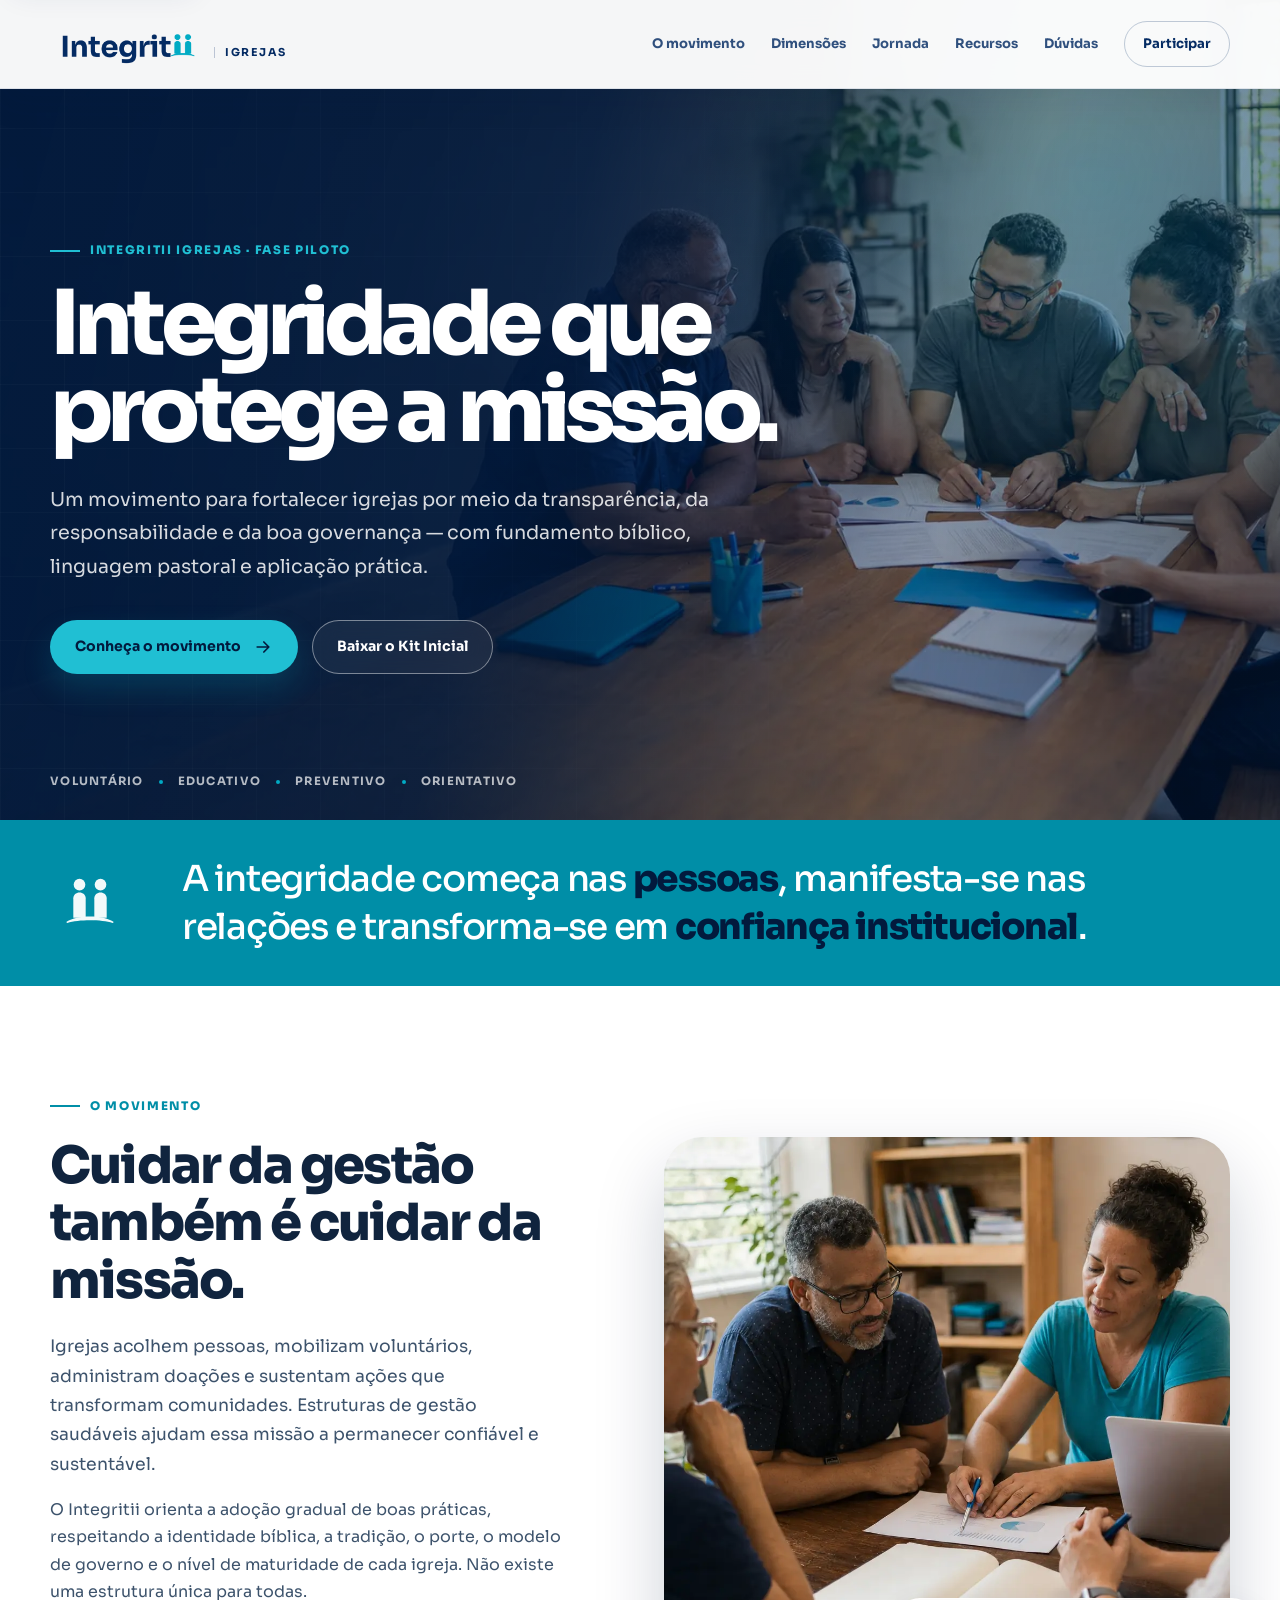
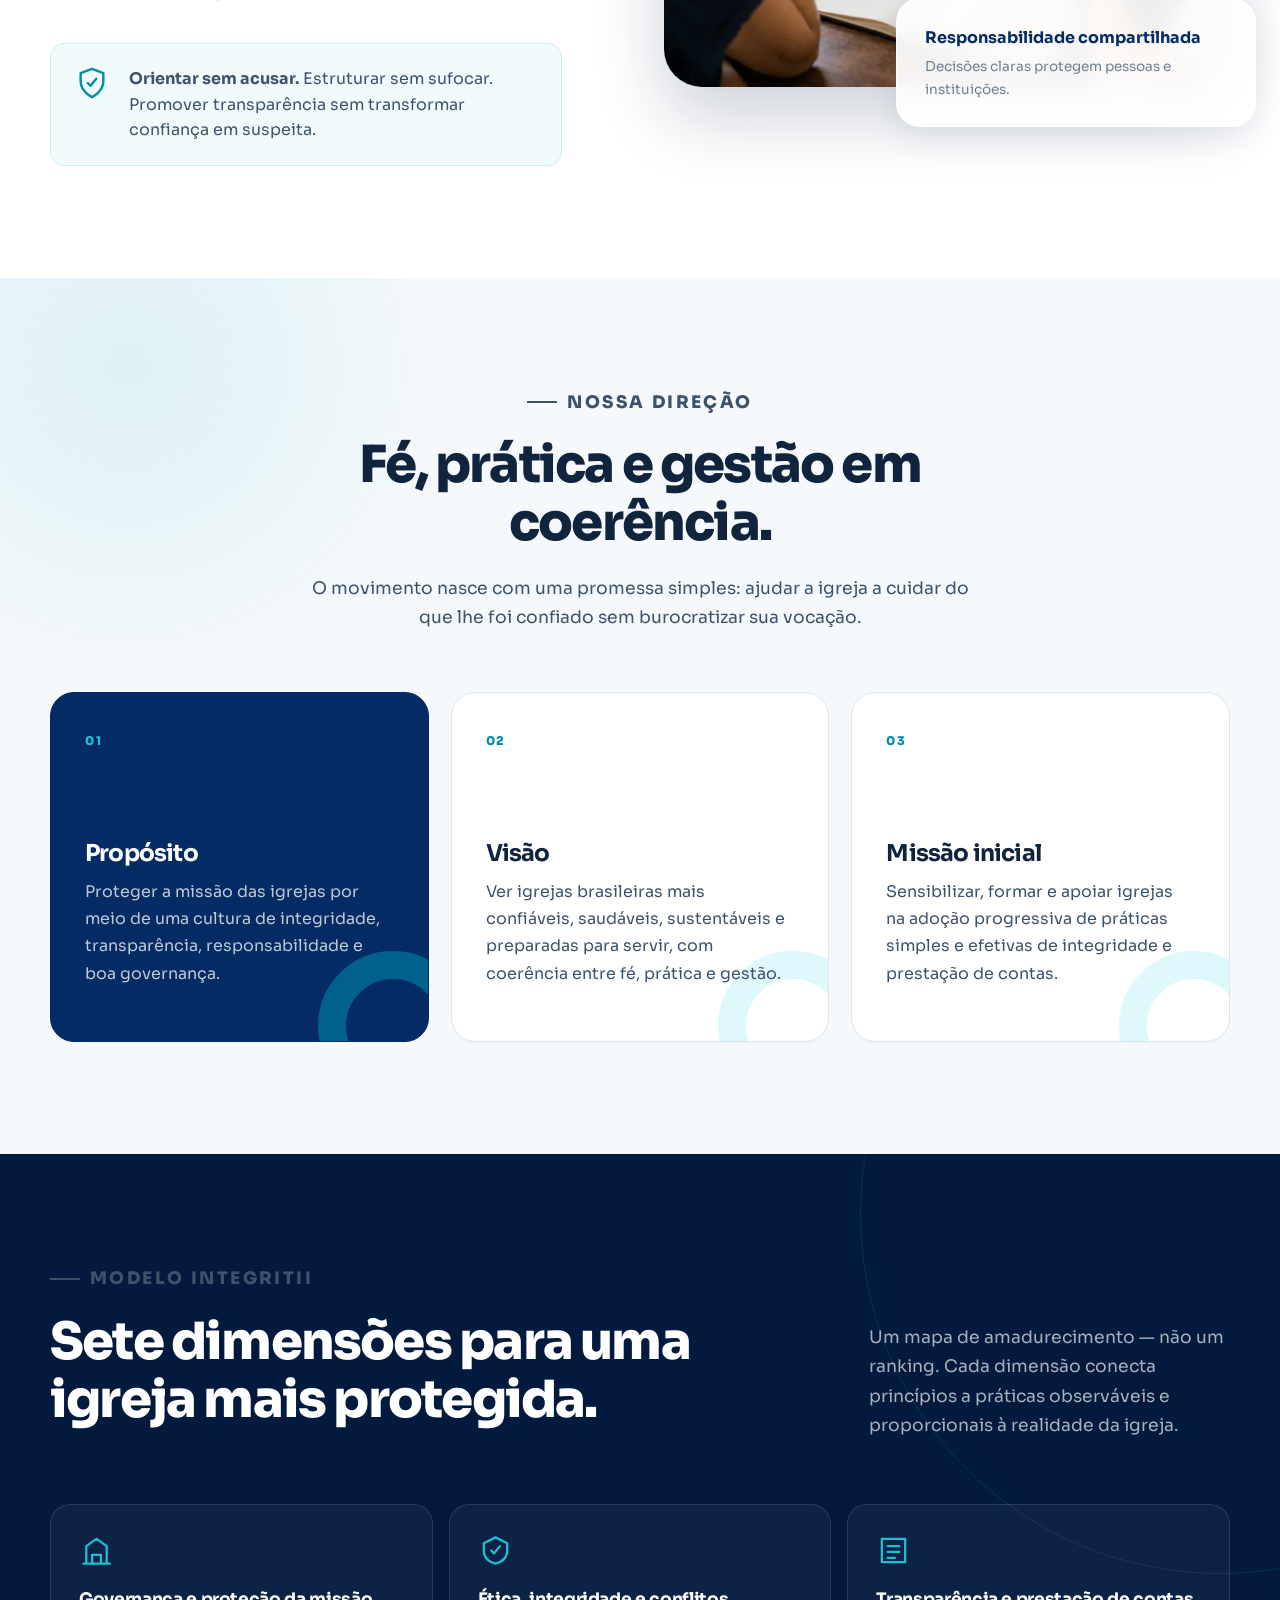
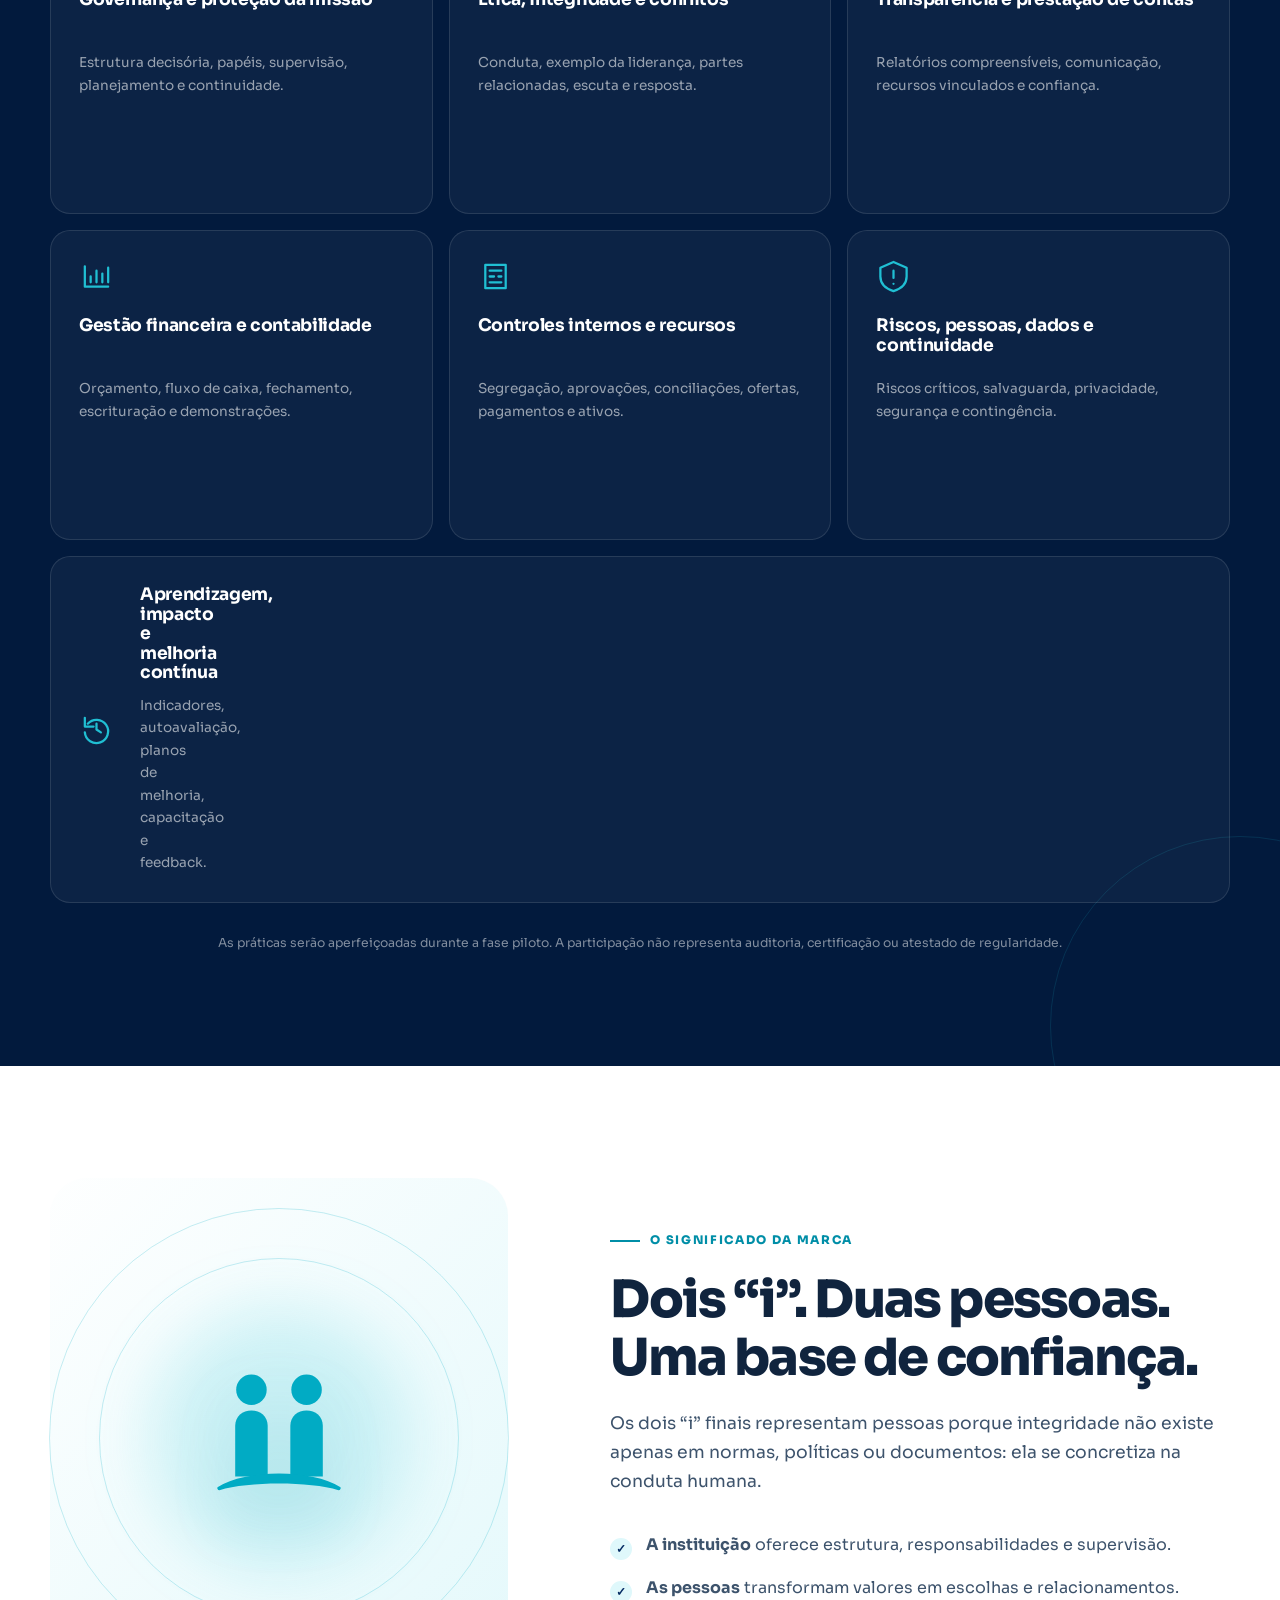
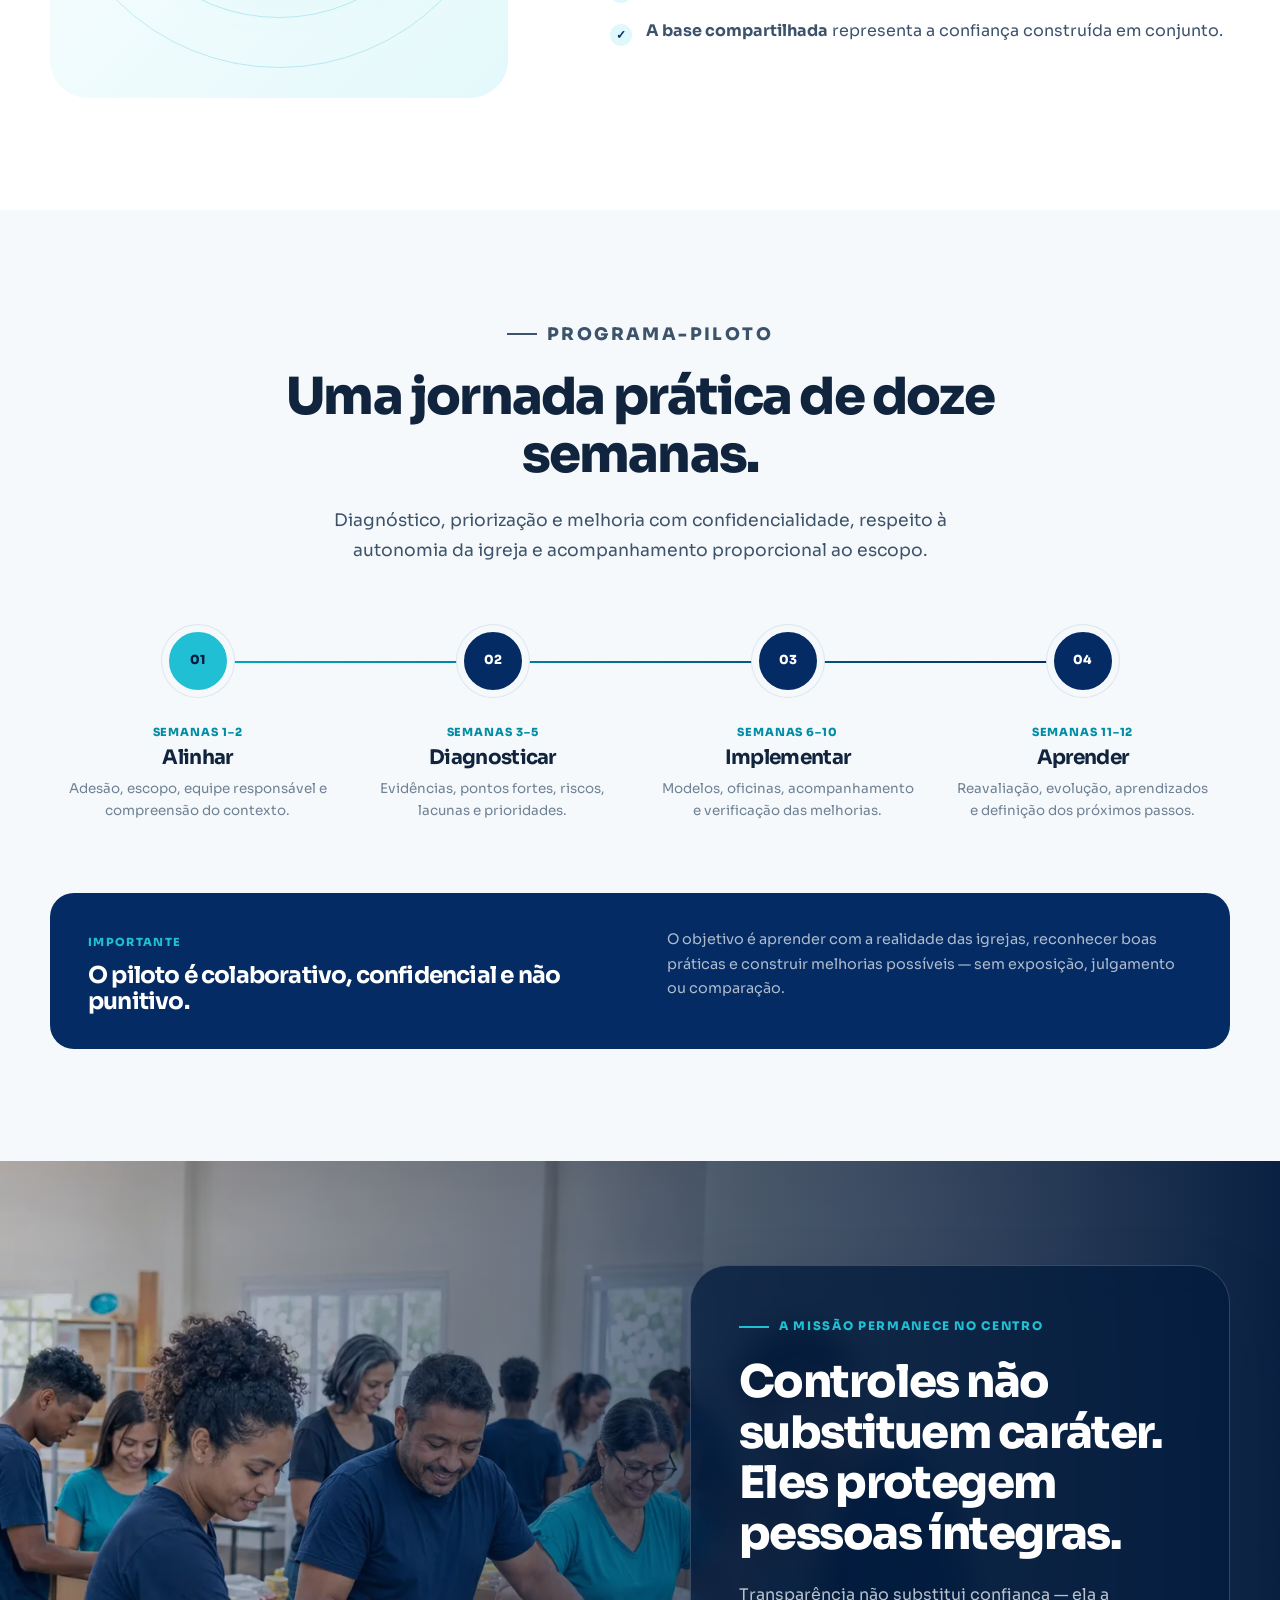
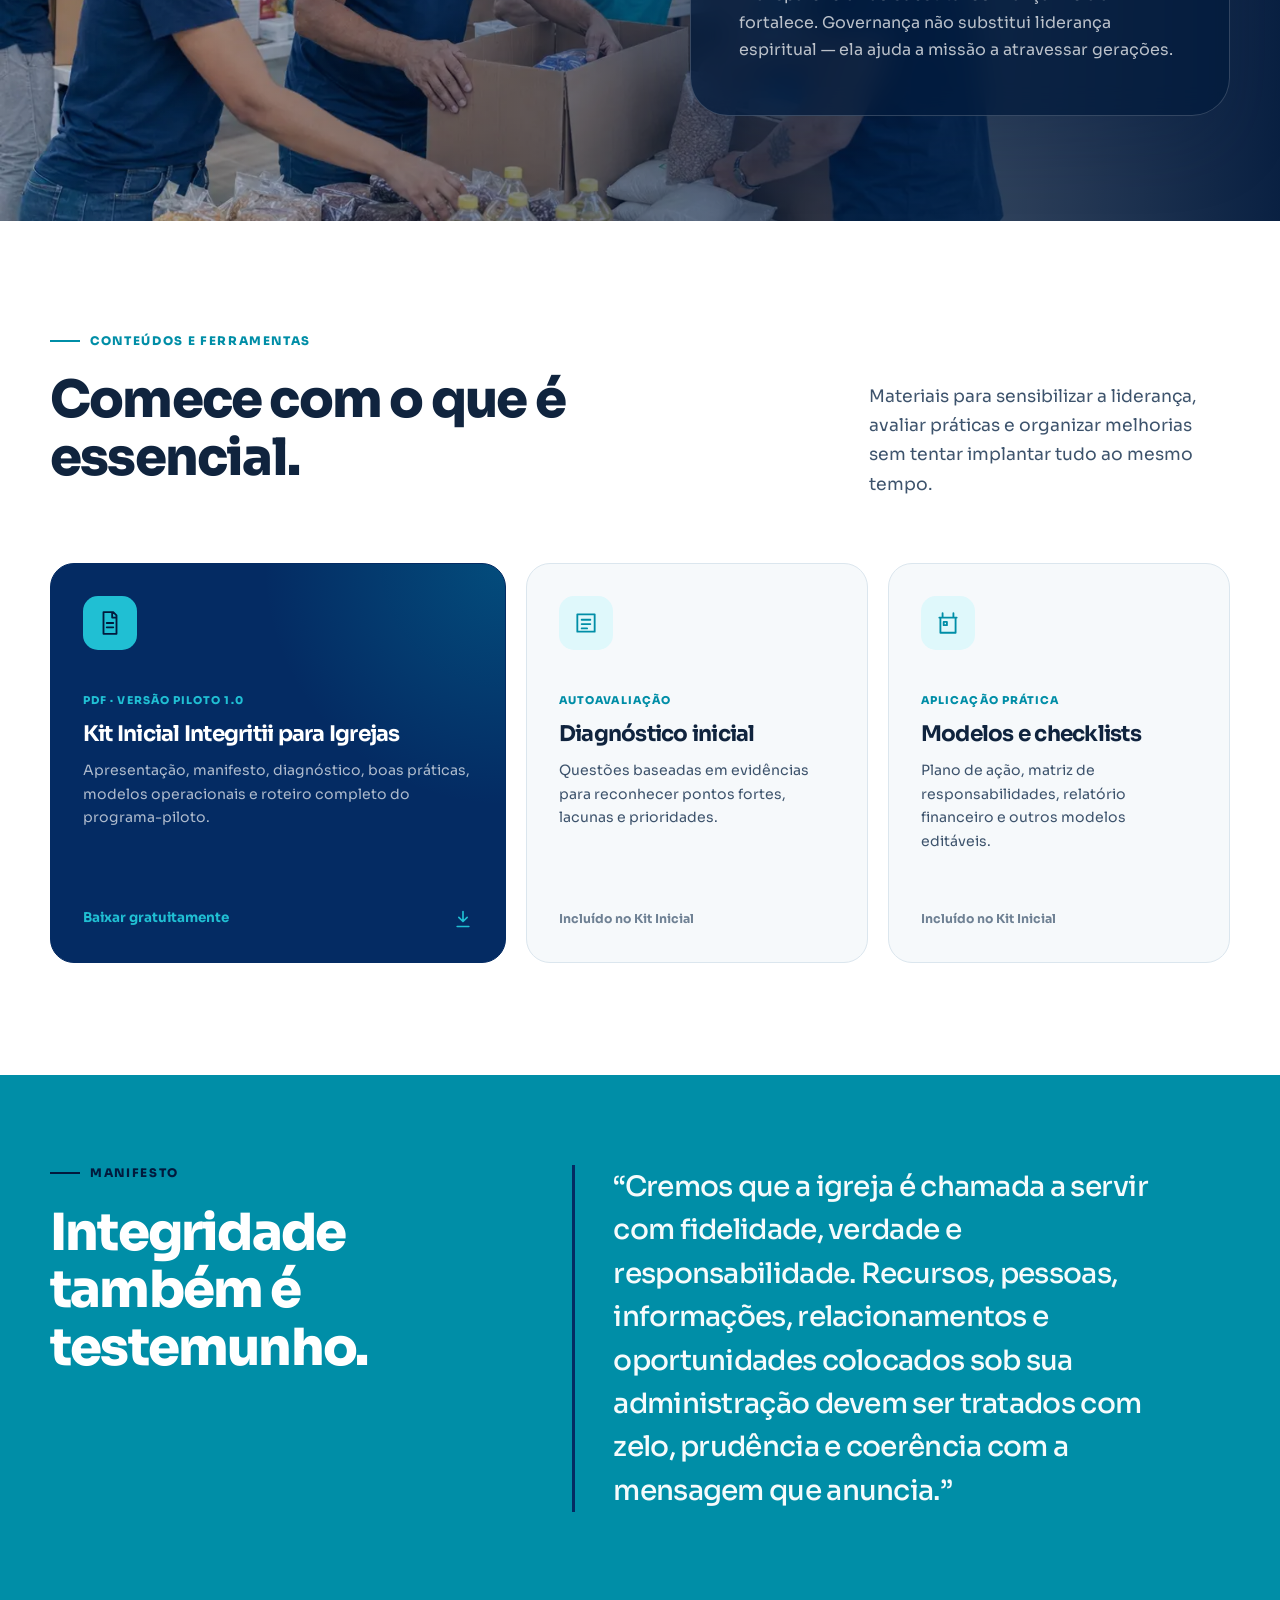
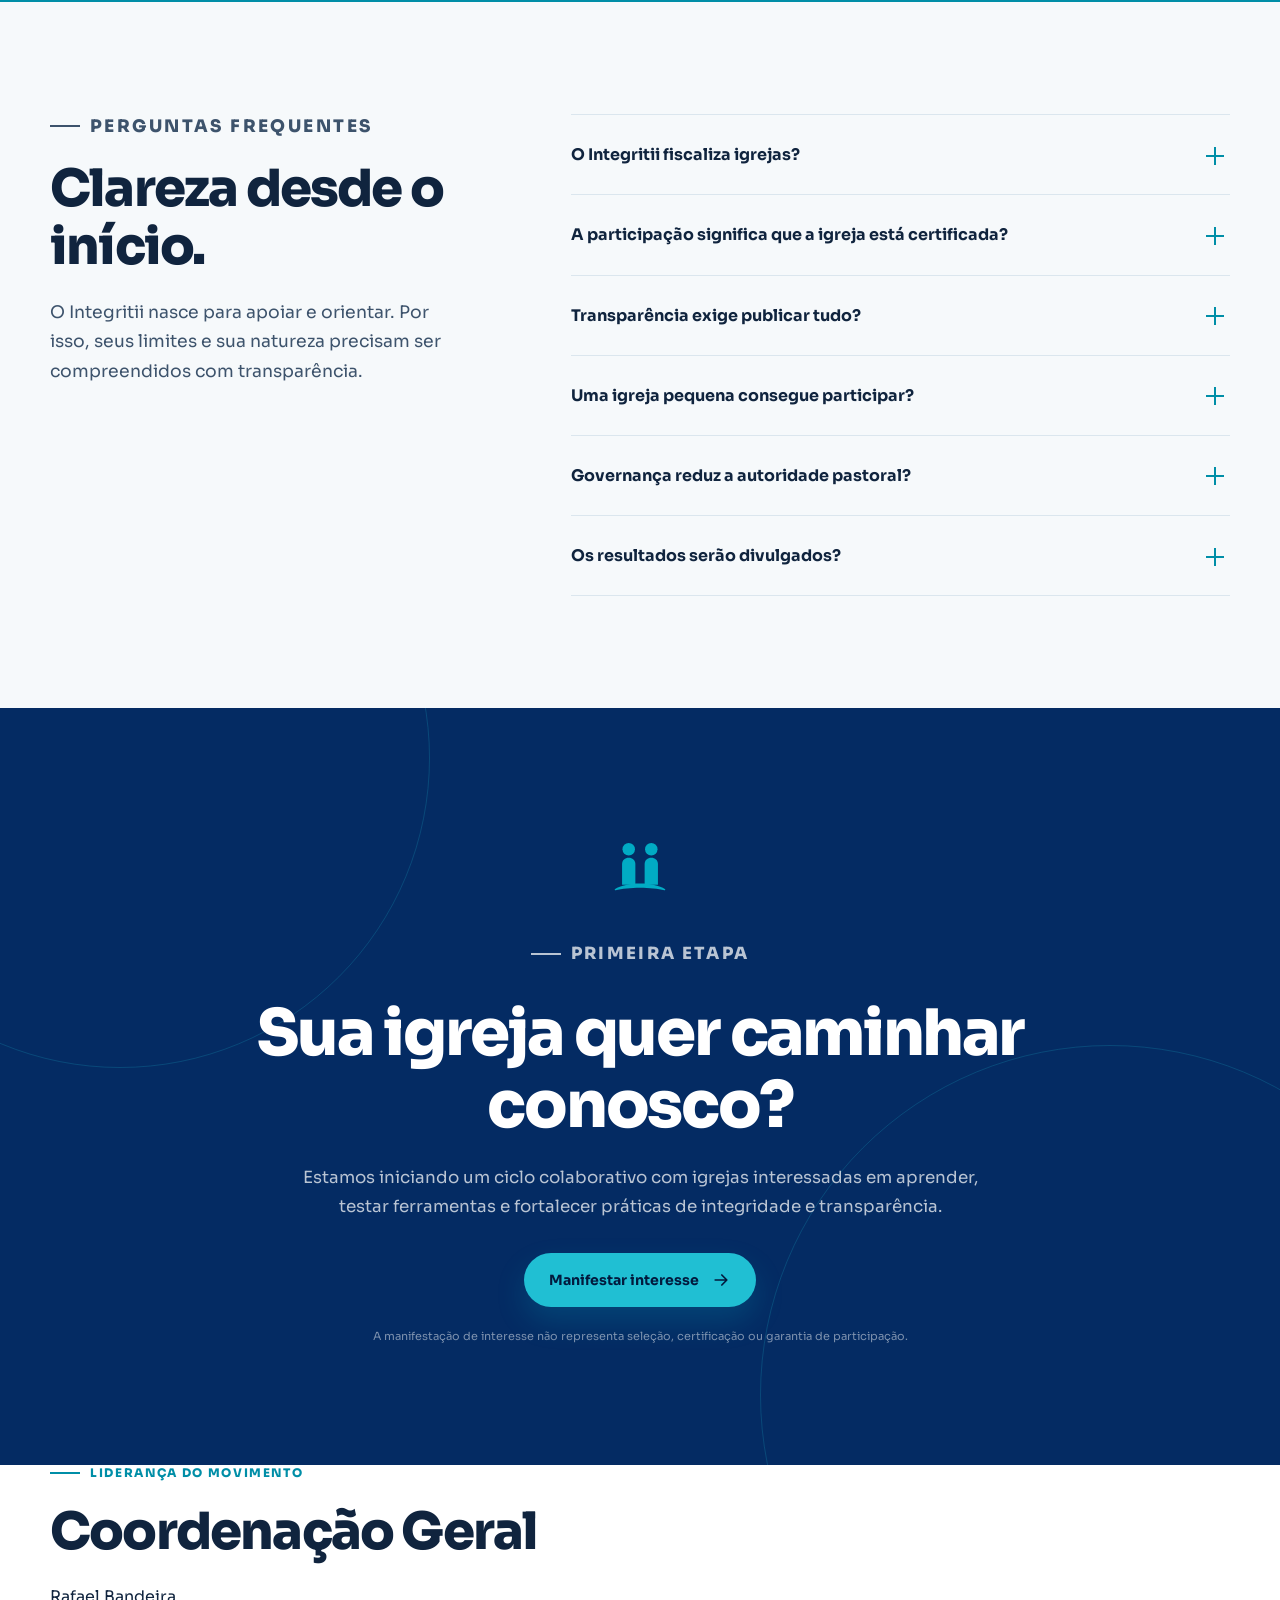
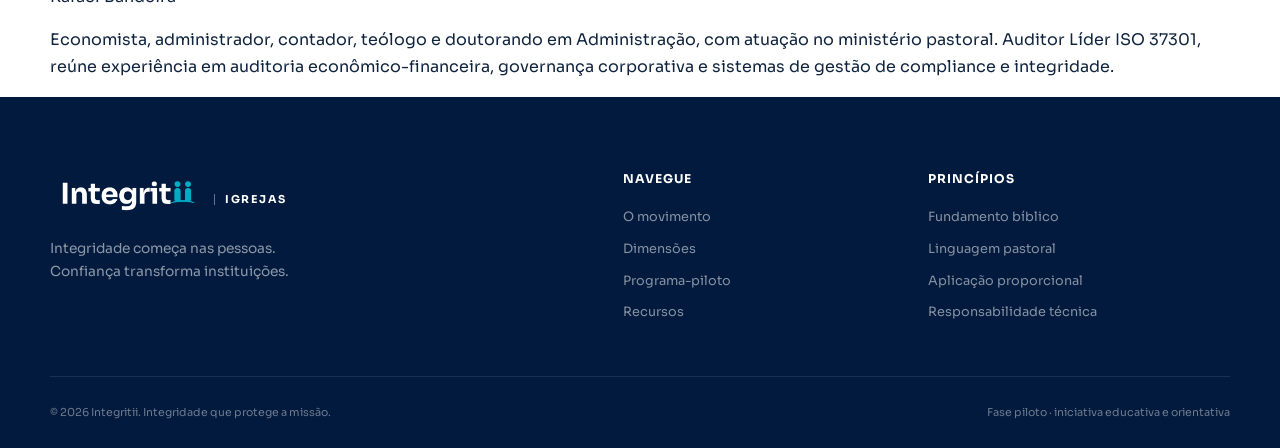
==== index.html @ d8181768 "Adiciona coordenação geral do movimento" ====
<!doctype html>
<html lang="pt-BR">
  <head>
    <meta charset="utf-8" />
    <meta name="viewport" content="width=device-width, initial-scale=1" />
    <meta
      name="description"
      content="Integritii Igrejas: integridade, transparência, responsabilidade e boa governança para proteger a missão das igrejas."
    />
    <meta name="theme-color" content="#042b63" />
    <title>Integritii Igrejas | Integridade que protege a missão</title>
    <link rel="icon" type="image/png" href="assets/images/favicon.png" />
    <link rel="stylesheet" href="styles.css" />
  </head>

  <body>
    <a class="skip-link" href="#conteudo">Ir para o conteúdo</a>

    <header class="site-header">
      <div class="container header-inner">
        <a
          class="brand"
          href="#inicio"
          aria-label="Integritii Igrejas — início"
        >
          <img
            src="assets/images/logo-integritii-azul.png"
            alt="Integritii"
            width="520"
            height="150"
          />
          <span>Igrejas</span>
        </a>

        <input class="menu-toggle" id="menu-toggle" type="checkbox" />
        <label
          class="menu-button"
          for="menu-toggle"
          aria-label="Abrir ou fechar menu"
        >
          <span></span><span></span><span></span>
        </label>

        <nav class="main-nav" aria-label="Navegação principal">
          <a href="#movimento">O movimento</a>
          <a href="#dimensoes">Dimensões</a>
          <a href="#jornada">Jornada</a>
          <a href="#recursos">Recursos</a>
          <a href="#faq">Dúvidas</a>
          <a class="nav-cta" href="#participar">Participar</a>
        </nav>
      </div>
    </header>

    <main id="conteudo">
      <section class="hero" id="inicio" aria-labelledby="hero-title">
        <div class="hero-overlay"></div>
        <div class="container hero-content">
          <p class="eyebrow eyebrow-light">
            <span></span> Integritii Igrejas · fase piloto
          </p>
          <h1 id="hero-title">Integridade que<br />protege a missão.</h1>
          <p class="hero-lead">
            Um movimento para fortalecer igrejas por meio da transparência, da
            responsabilidade e da boa governança — com fundamento bíblico,
            linguagem pastoral e aplicação prática.
          </p>
          <div class="hero-actions">
            <a class="button button-primary" href="#movimento">
              Conheça o movimento
              <svg viewBox="0 0 24 24" aria-hidden="true">
                <path d="M5 12h14M13 6l6 6-6 6" />
              </svg>
            </a>
            <a
              class="button button-ghost"
              href="assets/downloads/Kit_Inicial_Integritii_para_Igrejas.pdf"
              download
            >
              Baixar o Kit Inicial
            </a>
          </div>
        </div>

        <ul class="container hero-principles">
          <li>Voluntário</li>
          <li>Educativo</li>
          <li>Preventivo</li>
          <li>Orientativo</li>
        </ul>
      </section>

      <section class="statement" aria-label="Declaração central">
        <div class="container statement-grid">
          <img
            src="assets/images/simbolo-integritii.svg"
            alt=""
            aria-hidden="true"
          />
          <p>
            A integridade começa nas <strong>pessoas</strong>, manifesta-se nas
            relações e transforma-se em
            <strong>confiança institucional</strong>.
          </p>
        </div>
      </section>

      <section
        class="section section-light"
        id="movimento"
        aria-labelledby="movimento-title"
      >
        <div class="container split-layout">
          <div class="section-copy">
            <p class="eyebrow"><span></span> O movimento</p>
            <h2 id="movimento-title">
              Cuidar da gestão também é cuidar da missão.
            </h2>
            <p class="lead">
              Igrejas acolhem pessoas, mobilizam voluntários, administram
              doações e sustentam ações que transformam comunidades. Estruturas
              de gestão saudáveis ajudam essa missão a permanecer confiável e
              sustentável.
            </p>
            <p>
              O Integritii orienta a adoção gradual de boas práticas,
              respeitando a identidade bíblica, a tradição, o porte, o modelo de
              governo e o nível de maturidade de cada igreja. Não existe uma
              estrutura única para todas.
            </p>

            <div class="inline-note">
              <svg viewBox="0 0 24 24" aria-hidden="true">
                <path d="M12 22s8-4 8-11V5l-8-3-8 3v6c0 7 8 11 8 11Z" />
                <path d="m9 12 2 2 4-5" />
              </svg>
              <p>
                <strong>Orientar sem acusar.</strong> Estruturar sem sufocar.
                Promover transparência sem transformar confiança em suspeita.
              </p>
            </div>
          </div>

          <div class="image-card image-card-leadership">
            <img
              src="assets/images/lideranca-compartilhada.webp"
              alt="Lideranças colaborando em torno de uma mesa"
              loading="lazy"
            />
            <div class="image-card-caption">
              <strong>Responsabilidade compartilhada</strong>
              <span>Decisões claras protegem pessoas e instituições.</span>
            </div>
          </div>
        </div>
      </section>

      <section
        class="section purpose-section"
        aria-labelledby="proposito-title"
      >
        <div class="container">
          <div class="section-heading section-heading-center">
            <p class="eyebrow"><span></span> Nossa direção</p>
            <h2 id="proposito-title">Fé, prática e gestão em coerência.</h2>
            <p>
              O movimento nasce com uma promessa simples: ajudar a igreja a
              cuidar do que lhe foi confiado sem burocratizar sua vocação.
            </p>
          </div>

          <div class="purpose-grid">
            <article class="purpose-card purpose-card-featured">
              <span class="card-number">01</span>
              <h3>Propósito</h3>
              <p>
                Proteger a missão das igrejas por meio de uma cultura de
                integridade, transparência, responsabilidade e boa governança.
              </p>
            </article>
            <article class="purpose-card">
              <span class="card-number">02</span>
              <h3>Visão</h3>
              <p>
                Ver igrejas brasileiras mais confiáveis, saudáveis, sustentáveis
                e preparadas para servir, com coerência entre fé, prática e
                gestão.
              </p>
            </article>
            <article class="purpose-card">
              <span class="card-number">03</span>
              <h3>Missão inicial</h3>
              <p>
                Sensibilizar, formar e apoiar igrejas na adoção progressiva de
                práticas simples e efetivas de integridade e prestação de
                contas.
              </p>
            </article>
          </div>
        </div>
      </section>

      <section
        class="section dimensions-section"
        id="dimensoes"
        aria-labelledby="dimensoes-title"
      >
        <div class="container">
          <div class="section-heading heading-on-dark">
            <p class="eyebrow eyebrow-light"><span></span> Modelo Integritii</p>
            <div class="heading-row">
              <h2 id="dimensoes-title">
                Sete dimensões para uma igreja mais protegida.
              </h2>
              <p>
                Um mapa de amadurecimento — não um ranking. Cada dimensão
                conecta princípios a práticas observáveis e proporcionais à
                realidade da igreja.
              </p>
            </div>
          </div>

          <div class="dimensions-grid">
            <article class="dimension-card">
              <svg viewBox="0 0 24 24" aria-hidden="true">
                <path d="M3 21h18M5 21V9l7-5 7 5v12M9 21v-6h6v6" />
              </svg>
              <h3>Governança e proteção da missão</h3>
              <p>
                Estrutura decisória, papéis, supervisão, planejamento e
                continuidade.
              </p>
            </article>

            <article class="dimension-card">
              <svg viewBox="0 0 24 24" aria-hidden="true">
                <path d="M12 3 4 7v5c0 5 3.4 7.8 8 9 4.6-1.2 8-4 8-9V7l-8-4Z" />
                <path d="m9 12 2 2 4-5" />
              </svg>
              <h3>Ética, integridade e conflitos</h3>
              <p>
                Conduta, exemplo da liderança, partes relacionadas, escuta e
                resposta.
              </p>
            </article>

            <article class="dimension-card">
              <svg viewBox="0 0 24 24" aria-hidden="true">
                <path d="M4 4h16v16H4zM8 9h8M8 13h8M8 17h5" />
              </svg>
              <h3>Transparência e prestação de contas</h3>
              <p>
                Relatórios compreensíveis, comunicação, recursos vinculados e
                confiança.
              </p>
            </article>

            <article class="dimension-card">
              <svg viewBox="0 0 24 24" aria-hidden="true">
                <path d="M4 19V5M4 19h16M8 16v-4M12 16V8M16 16v-6M20 16V6" />
              </svg>
              <h3>Gestão financeira e contabilidade</h3>
              <p>
                Orçamento, fluxo de caixa, fechamento, escrituração e
                demonstrações.
              </p>
            </article>

            <article class="dimension-card">
              <svg viewBox="0 0 24 24" aria-hidden="true">
                <path d="M5 4h14v16H5zM8 8h8M8 12h3M14 12h2M8 16h8" />
              </svg>
              <h3>Controles internos e recursos</h3>
              <p>
                Segregação, aprovações, conciliações, ofertas, pagamentos e
                ativos.
              </p>
            </article>

            <article class="dimension-card">
              <svg viewBox="0 0 24 24" aria-hidden="true">
                <path
                  d="M12 2 3 6v6c0 5 3.6 8.3 9 10 5.4-1.7 9-5 9-10V6l-9-4Z"
                />
                <path d="M12 8v5M12 17h.01" />
              </svg>
              <h3>Riscos, pessoas, dados e continuidade</h3>
              <p>
                Riscos críticos, salvaguarda, privacidade, segurança e
                contingência.
              </p>
            </article>

            <article class="dimension-card dimension-card-wide">
              <svg viewBox="0 0 24 24" aria-hidden="true">
                <path d="M4 14a8 8 0 1 0 2-6M4 4v6h6" />
                <path d="M12 8v4l3 2" />
              </svg>
              <div>
                <h3>Aprendizagem, impacto e melhoria contínua</h3>
                <p>
                  Indicadores, autoavaliação, planos de melhoria, capacitação e
                  feedback.
                </p>
              </div>
            </article>
          </div>

          <p class="dimensions-note">
            As práticas serão aperfeiçoadas durante a fase piloto. A
            participação não representa auditoria, certificação ou atestado de
            regularidade.
          </p>
        </div>
      </section>

      <section class="section people-section" aria-labelledby="pessoas-title">
        <div class="container people-grid">
          <div class="people-symbol" aria-hidden="true">
            <div class="symbol-glow"></div>
            <img src="assets/images/simbolo-integritii.svg" alt="" />
          </div>
          <div class="section-copy">
            <p class="eyebrow"><span></span> O significado da marca</p>
            <h2 id="pessoas-title">
              Dois “i”. Duas pessoas. Uma base de confiança.
            </h2>
            <p class="lead">
              Os dois “i” finais representam pessoas porque integridade não
              existe apenas em normas, políticas ou documentos: ela se
              concretiza na conduta humana.
            </p>
            <ul class="check-list">
              <li>
                <strong>A instituição</strong> oferece estrutura,
                responsabilidades e supervisão.
              </li>
              <li>
                <strong>As pessoas</strong> transformam valores em escolhas e
                relacionamentos.
              </li>
              <li>
                <strong>A base compartilhada</strong> representa a confiança
                construída em conjunto.
              </li>
            </ul>
          </div>
        </div>
      </section>

      <section
        class="section journey-section"
        id="jornada"
        aria-labelledby="jornada-title"
      >
        <div class="container">
          <div class="section-heading section-heading-center">
            <p class="eyebrow"><span></span> Programa-piloto</p>
            <h2 id="jornada-title">Uma jornada prática de doze semanas.</h2>
            <p>
              Diagnóstico, priorização e melhoria com confidencialidade,
              respeito à autonomia da igreja e acompanhamento proporcional ao
              escopo.
            </p>
          </div>

          <ol class="journey-timeline">
            <li>
              <span class="journey-number">01</span>
              <div class="journey-content">
                <small>Semanas 1–2</small>
                <h3>Alinhar</h3>
                <p>
                  Adesão, escopo, equipe responsável e compreensão do contexto.
                </p>
              </div>
            </li>
            <li>
              <span class="journey-number">02</span>
              <div class="journey-content">
                <small>Semanas 3–5</small>
                <h3>Diagnosticar</h3>
                <p>Evidências, pontos fortes, riscos, lacunas e prioridades.</p>
              </div>
            </li>
            <li>
              <span class="journey-number">03</span>
              <div class="journey-content">
                <small>Semanas 6–10</small>
                <h3>Implementar</h3>
                <p>
                  Modelos, oficinas, acompanhamento e verificação das melhorias.
                </p>
              </div>
            </li>
            <li>
              <span class="journey-number">04</span>
              <div class="journey-content">
                <small>Semanas 11–12</small>
                <h3>Aprender</h3>
                <p>
                  Reavaliação, evolução, aprendizados e definição dos próximos
                  passos.
                </p>
              </div>
            </li>
          </ol>

          <div class="pilot-callout">
            <div>
              <span class="pilot-label">Importante</span>
              <h3>O piloto é colaborativo, confidencial e não punitivo.</h3>
            </div>
            <p>
              O objetivo é aprender com a realidade das igrejas, reconhecer boas
              práticas e construir melhorias possíveis — sem exposição,
              julgamento ou comparação.
            </p>
          </div>
        </div>
      </section>

      <section class="mission-section" aria-labelledby="missao-title">
        <div
          class="mission-image"
          role="img"
          aria-label="Comunidade trabalhando em ação social"
        ></div>
        <div class="container mission-content">
          <div class="mission-panel">
            <p class="eyebrow eyebrow-light">
              <span></span> A missão permanece no centro
            </p>
            <h2 id="missao-title">
              Controles não substituem caráter. Eles protegem pessoas íntegras.
            </h2>
            <p>
              Transparência não substitui confiança — ela a fortalece.
              Governança não substitui liderança espiritual — ela ajuda a missão
              a atravessar gerações.
            </p>
          </div>
        </div>
      </section>

      <section
        class="section resources-section"
        id="recursos"
        aria-labelledby="recursos-title"
      >
        <div class="container">
          <div class="section-heading heading-row">
            <div>
              <p class="eyebrow"><span></span> Conteúdos e ferramentas</p>
              <h2 id="recursos-title">Comece com o que é essencial.</h2>
            </div>
            <p>
              Materiais para sensibilizar a liderança, avaliar práticas e
              organizar melhorias sem tentar implantar tudo ao mesmo tempo.
            </p>
          </div>

          <div class="resources-grid">
            <article class="resource-card resource-card-featured">
              <div class="resource-icon">
                <svg viewBox="0 0 24 24" aria-hidden="true">
                  <path d="M6 2h9l3 3v17H6zM14 2v5h4M9 12h6M9 16h6" />
                </svg>
              </div>
              <span class="resource-type">PDF · versão piloto 1.0</span>
              <h3>Kit Inicial Integritii para Igrejas</h3>
              <p>
                Apresentação, manifesto, diagnóstico, boas práticas, modelos
                operacionais e roteiro completo do programa-piloto.
              </p>
              <a
                href="assets/downloads/Kit_Inicial_Integritii_para_Igrejas.pdf"
                download
              >
                Baixar gratuitamente
                <svg viewBox="0 0 24 24" aria-hidden="true">
                  <path d="M12 3v12M7 10l5 5 5-5M5 21h14" />
                </svg>
              </a>
            </article>

            <article class="resource-card">
              <div class="resource-icon">
                <svg viewBox="0 0 24 24" aria-hidden="true">
                  <path d="M4 4h16v16H4zM8 9h8M8 13h8M8 17h5" />
                </svg>
              </div>
              <span class="resource-type">Autoavaliação</span>
              <h3>Diagnóstico inicial</h3>
              <p>
                Questões baseadas em evidências para reconhecer pontos fortes,
                lacunas e prioridades.
              </p>
              <span class="coming-soon">Incluído no Kit Inicial</span>
            </article>

            <article class="resource-card">
              <div class="resource-icon">
                <svg viewBox="0 0 24 24" aria-hidden="true">
                  <path d="M4 7h16M7 3v4M17 3v4M5 7v14h14V7M8 11h3v3H8z" />
                </svg>
              </div>
              <span class="resource-type">Aplicação prática</span>
              <h3>Modelos e checklists</h3>
              <p>
                Plano de ação, matriz de responsabilidades, relatório financeiro
                e outros modelos editáveis.
              </p>
              <span class="coming-soon">Incluído no Kit Inicial</span>
            </article>
          </div>
        </div>
      </section>

      <section class="manifesto-section" aria-labelledby="manifesto-title">
        <div class="container manifesto-grid">
          <div>
            <p class="eyebrow eyebrow-light"><span></span> Manifesto</p>
            <h2 id="manifesto-title">Integridade também é testemunho.</h2>
          </div>
          <blockquote>
            “Cremos que a igreja é chamada a servir com fidelidade, verdade e
            responsabilidade. Recursos, pessoas, informações, relacionamentos e
            oportunidades colocados sob sua administração devem ser tratados com
            zelo, prudência e coerência com a mensagem que anuncia.”
          </blockquote>
        </div>
      </section>

      <section class="section faq-section" id="faq" aria-labelledby="faq-title">
        <div class="container faq-layout">
          <div class="faq-intro">
            <p class="eyebrow"><span></span> Perguntas frequentes</p>
            <h2 id="faq-title">Clareza desde o início.</h2>
            <p>
              O Integritii nasce para apoiar e orientar. Por isso, seus limites
              e sua natureza precisam ser compreendidos com transparência.
            </p>
          </div>

          <div class="faq-list">
            <details>
              <summary>O Integritii fiscaliza igrejas?</summary>
              <p>
                Não. O movimento tem finalidade educativa, preventiva e
                orientativa. Situações que envolvam deveres legais ou risco
                imediato devem receber encaminhamento profissional e
                responsável.
              </p>
            </details>
            <details>
              <summary>
                A participação significa que a igreja está certificada?
              </summary>
              <p>
                Não. A adesão ao manifesto ou a participação no piloto não
                equivale a certificação, auditoria ou atestado de regularidade.
              </p>
            </details>
            <details>
              <summary>Transparência exige publicar tudo?</summary>
              <p>
                Não. A prestação de contas deve ser legítima, proporcional e
                compreensível, com proteção de dados pessoais, informações
                pastorais e aspectos de segurança.
              </p>
            </details>
            <details>
              <summary>Uma igreja pequena consegue participar?</summary>
              <p>
                Sim. Controles simples, responsabilidades claras e revisão
                independente podem produzir grande proteção. A estrutura deve
                acompanhar a complexidade.
              </p>
            </details>
            <details>
              <summary>Governança reduz a autoridade pastoral?</summary>
              <p>
                Não. Governança saudável organiza papéis, apoia decisões,
                distribui responsabilidades e protege a própria liderança.
              </p>
            </details>
            <details>
              <summary>Os resultados serão divulgados?</summary>
              <p>
                Somente com autorização expressa. Aprendizados podem ser
                consolidados de forma agregada e anônima.
              </p>
            </details>
          </div>
        </div>
      </section>

      <section
        class="cta-section"
        id="participar"
        aria-labelledby="participar-title"
      >
        <div class="cta-decoration cta-decoration-one"></div>
        <div class="cta-decoration cta-decoration-two"></div>
        <div class="container cta-content">
          <img
            src="assets/images/simbolo-integritii.svg"
            alt=""
            aria-hidden="true"
          />
          <p class="eyebrow eyebrow-light"><span></span> Primeira etapa</p>
          <h2 id="participar-title">Sua igreja quer caminhar conosco?</h2>
          <p>
            Estamos iniciando um ciclo colaborativo com igrejas interessadas em
            aprender, testar ferramentas e fortalecer práticas de integridade e
            transparência.
          </p>
          <a
            class="button button-primary"
            href="mailto:contato@valuii.com.br?subject=Interesse%20no%20Integritii%20Igrejas"
          >
            Manifestar interesse
            <svg viewBox="0 0 24 24" aria-hidden="true">
              <path d="M5 12h14M13 6l6 6-6 6" />
            </svg>
          </a>
          <small>
            A manifestação de interesse não representa seleção, certificação ou
            garantia de participação.
          </small>
        </div>
      </section>

      <section
        class="coordination-section"
        aria-labelledby="coordination-title"
      >
        <div class="container coordination-content">
          <p class="eyebrow"><span></span> Liderança do movimento</p>
          <h2 id="coordination-title">Coordenação Geral</h2>
          <p class="coordination-name">Rafael Bandeira</p>
          <p class="coordination-bio">
            Economista, administrador, contador, teólogo e doutorando em
            Administração, com atuação no ministério pastoral. Auditor Líder
            ISO 37301, reúne experiência em auditoria econômico-financeira,
            governança corporativa e sistemas de gestão de compliance e
            integridade.
          </p>
        </div>
      </section>
    </main>

    <footer class="site-footer">
      <div class="container footer-main">
        <div class="footer-brand">
          <a
            class="brand"
            href="#inicio"
            aria-label="Integritii Igrejas — voltar ao início"
          >
            <img
              src="assets/images/logo-integritii-branca.png"
              alt="Integritii"
              width="520"
              height="150"
            />
            <span>Igrejas</span>
          </a>
          <p>
            Integridade começa nas pessoas.<br />Confiança transforma
            instituições.
          </p>
        </div>

        <nav class="footer-nav" aria-label="Navegação do rodapé">
          <strong>Navegue</strong>
          <a href="#movimento">O movimento</a>
          <a href="#dimensoes">Dimensões</a>
          <a href="#jornada">Programa-piloto</a>
          <a href="#recursos">Recursos</a>
        </nav>

        <div class="footer-nav">
          <strong>Princípios</strong>
          <span>Fundamento bíblico</span>
          <span>Linguagem pastoral</span>
          <span>Aplicação proporcional</span>
          <span>Responsabilidade técnica</span>
        </div>
      </div>

      <div class="container footer-bottom">
        <p>© 2026 Integritii. Integridade que protege a missão.</p>
        <p>Fase piloto · iniciativa educativa e orientativa</p>
      </div>
    </footer>
  </body>
</html>
---- styles.css ----
@font-face {
  font-family: "Sora";
  src: url("assets/fonts/sora-regular.woff2") format("woff2");
  font-style: normal;
  font-weight: 400;
  font-display: swap;
}

@font-face {
  font-family: "Sora";
  src: url("assets/fonts/sora-medium.woff2") format("woff2");
  font-style: normal;
  font-weight: 500;
  font-display: swap;
}

@font-face {
  font-family: "Sora";
  src: url("assets/fonts/sora-bold.woff2") format("woff2");
  font-style: normal;
  font-weight: 700;
  font-display: swap;
}

@font-face {
  font-family: "Sora";
  src: url("assets/fonts/sora-extrabold.woff2") format("woff2");
  font-style: normal;
  font-weight: 800;
  font-display: swap;
}

:root {
  --navy-950: #021a3d;
  --navy-900: #042b63;
  --navy-800: #083d7a;
  --navy-700: #0c4c8c;
  --turquoise-600: #008ea7;
  --turquoise-500: #01abc4;
  --turquoise-400: #20bfd3;
  --turquoise-100: #dff8fb;
  --sky-50: #f2fbfc;
  --ink-900: #10243e;
  --ink-700: #3d536c;
  --ink-500: #6f8194;
  --line: #dbe6ee;
  --surface: #ffffff;
  --surface-soft: #f6f9fb;
  --shadow-sm: 0 10px 30px rgba(4, 43, 99, 0.09);
  --shadow-lg: 0 30px 70px rgba(2, 26, 61, 0.2);
  --radius-sm: 14px;
  --radius-md: 24px;
  --radius-lg: 38px;
  --container: 1180px;
  --transition: 180ms ease;
}

*,
*::before,
*::after {
  box-sizing: border-box;
}

html {
  scroll-behavior: smooth;
  scroll-padding-top: 92px;
}

body {
  margin: 0;
  color: var(--ink-900);
  background: var(--surface);
  font-family: "Sora", Arial, sans-serif;
  font-size: 16px;
  line-height: 1.7;
  -webkit-font-smoothing: antialiased;
}

img {
  display: block;
  max-width: 100%;
}

a {
  color: inherit;
  text-decoration: none;
}

button,
input {
  font: inherit;
}

h1,
h2,
h3,
p,
blockquote {
  margin-top: 0;
}

h1,
h2,
h3 {
  letter-spacing: -0.035em;
  line-height: 1.13;
}

h2 {
  margin-bottom: 22px;
  font-size: clamp(2rem, 4vw, 3.75rem);
  font-weight: 800;
}

h3 {
  margin-bottom: 12px;
  font-size: 1.25rem;
}

svg {
  display: block;
}

::selection {
  color: #fff;
  background: var(--turquoise-600);
}

.container {
  width: min(calc(100% - 48px), var(--container));
  margin-inline: auto;
}

.section {
  padding-block: 112px;
}

.section-light {
  background: var(--surface);
}

.skip-link {
  position: fixed;
  z-index: 9999;
  top: 12px;
  left: 12px;
  padding: 10px 16px;
  border-radius: 8px;
  color: var(--navy-950);
  background: #fff;
  box-shadow: var(--shadow-sm);
  transform: translateY(-160%);
  transition: transform var(--transition);
}

.skip-link:focus {
  transform: translateY(0);
}

:focus-visible {
  outline: 3px solid var(--turquoise-400);
  outline-offset: 4px;
}

/* Header */

.site-header {
  position: absolute;
  z-index: 50;
  top: 0;
  right: 0;
  left: 0;
  border-bottom: 1px solid rgba(4, 43, 99, 0.1);
  color: var(--navy-900);
  background: rgba(255, 255, 255, 0.96);
  box-shadow: 0 12px 36px rgba(2, 26, 61, 0.08);
  backdrop-filter: blur(14px);
}

.header-inner {
  display: flex;
  min-height: 88px;
  align-items: center;
  justify-content: space-between;
  gap: 36px;
}

.brand {
  display: inline-flex;
  align-items: flex-end;
  gap: 10px;
  flex: 0 0 auto;
}

.brand img {
  width: 154px;
  height: auto;
}

.brand span {
  margin-bottom: 8px;
  padding-left: 10px;
  border-left: 1px solid rgba(4, 43, 99, 0.24);
  font-size: 0.68rem;
  font-weight: 700;
  letter-spacing: 0.16em;
  line-height: 1;
  text-transform: uppercase;
}

.main-nav {
  display: flex;
  align-items: center;
  gap: 26px;
  font-size: 0.82rem;
  font-weight: 600;
}

.main-nav > a:not(.nav-cta) {
  position: relative;
  padding-block: 12px;
  color: rgba(4, 43, 99, 0.82);
  transition: color var(--transition);
}

.main-nav > a:not(.nav-cta)::after {
  position: absolute;
  right: 0;
  bottom: 4px;
  left: 0;
  height: 2px;
  background: var(--turquoise-500);
  content: "";
  transform: scaleX(0);
  transform-origin: right;
  transition: transform var(--transition);
}

.main-nav > a:hover {
  color: var(--navy-950);
}

.main-nav > a:hover::after {
  transform: scaleX(1);
  transform-origin: left;
}

.nav-cta {
  padding: 11px 18px;
  border: 1px solid rgba(4, 43, 99, 0.24);
  border-radius: 999px;
  color: var(--navy-900);
  transition:
    border-color var(--transition),
    background var(--transition);
}

.nav-cta:hover {
  border-color: var(--turquoise-500);
  background: var(--turquoise-600);
  color: #fff;
}

.menu-toggle,
.menu-button {
  display: none;
}

/* Hero */

.hero {
  position: relative;
  display: grid;
  min-height: 820px;
  overflow: hidden;
  align-items: center;
  color: #fff;
  background-color: var(--navy-950);
  background-image: url("assets/images/hero-integritii-igrejas.webp");
  background-position: center;
  background-size: cover;
}

.hero::before {
  position: absolute;
  z-index: 1;
  inset: 0;
  background:
    radial-gradient(circle at 86% 22%, rgba(1, 171, 196, 0.2), transparent 32%),
    linear-gradient(
      105deg,
      rgba(2, 26, 61, 0.96) 5%,
      rgba(2, 26, 61, 0.88) 42%,
      rgba(2, 26, 61, 0.38) 72%,
      rgba(2, 26, 61, 0.58) 100%
    );
  content: "";
}

.hero-overlay {
  position: absolute;
  z-index: 2;
  inset: 0;
  background-image:
    linear-gradient(rgba(255, 255, 255, 0.025) 1px, transparent 1px),
    linear-gradient(90deg, rgba(255, 255, 255, 0.025) 1px, transparent 1px);
  background-size: 64px 64px;
  mask-image: linear-gradient(to right, #000, transparent 80%);
}

.hero-content {
  position: relative;
  z-index: 3;
  padding-top: 96px;
}

.hero-content > * {
  max-width: 720px;
}

.eyebrow {
  display: flex;
  margin-bottom: 22px;
  align-items: center;
  gap: 10px;
  color: var(--turquoise-600);
  font-size: 0.74rem;
  font-weight: 800;
  letter-spacing: 0.14em;
  line-height: 1.4;
  text-transform: uppercase;
}

.eyebrow > span {
  width: 30px;
  height: 2px;
  background: currentColor;
}

.eyebrow-light {
  color: var(--turquoise-400);
}

.hero h1 {
  max-width: 780px;
  margin-bottom: 28px;
  font-size: clamp(3.1rem, 7vw, 6.4rem);
  font-weight: 800;
  letter-spacing: -0.065em;
  line-height: 0.97;
  text-wrap: balance;
}

.hero-lead {
  margin-bottom: 36px;
  color: rgba(255, 255, 255, 0.84);
  font-size: clamp(1rem, 1.6vw, 1.2rem);
  line-height: 1.75;
}

.hero-actions {
  display: flex;
  flex-wrap: wrap;
  gap: 14px;
}

.button {
  display: inline-flex;
  min-height: 54px;
  padding: 0 24px;
  border: 1px solid transparent;
  border-radius: 999px;
  align-items: center;
  justify-content: center;
  gap: 12px;
  font-size: 0.88rem;
  font-weight: 700;
  line-height: 1.2;
  transition:
    transform var(--transition),
    box-shadow var(--transition),
    background var(--transition),
    border-color var(--transition);
}

.button svg,
.resource-card a svg {
  width: 20px;
  fill: none;
  stroke: currentColor;
  stroke-linecap: round;
  stroke-linejoin: round;
  stroke-width: 2;
}

.button:hover {
  transform: translateY(-2px);
}

.button-primary {
  color: var(--navy-950);
  background: var(--turquoise-400);
  box-shadow: 0 14px 30px rgba(1, 171, 196, 0.2);
}

.button-primary:hover {
  background: #46d0df;
  box-shadow: 0 18px 36px rgba(1, 171, 196, 0.28);
}

.button-ghost {
  border-color: rgba(255, 255, 255, 0.44);
  color: #fff;
  background: rgba(255, 255, 255, 0.05);
  backdrop-filter: blur(12px);
}

.button-ghost:hover {
  border-color: #fff;
  background: rgba(255, 255, 255, 0.1);
}

.hero-principles {
  position: absolute;
  z-index: 3;
  right: 0;
  bottom: 28px;
  left: 0;
  display: flex;
  gap: 34px;
  color: rgba(255, 255, 255, 0.7);
  font-size: 0.72rem;
  font-weight: 700;
  letter-spacing: 0.11em;
  text-transform: uppercase;
  list-style: none;
  margin-block: 0;
  padding: 0;
}

.hero-principles li {
  position: relative;
}

.hero-principles li:not(:last-child)::after {
  position: absolute;
  top: 50%;
  right: -19px;
  width: 4px;
  height: 4px;
  border-radius: 50%;
  background: var(--turquoise-500);
  content: "";
  transform: translateY(-50%);
}

/* Statement */

.statement {
  color: #fff;
  background: var(--turquoise-600);
}

.statement-grid {
  display: grid;
  min-height: 166px;
  align-items: center;
  grid-template-columns: 90px 1fr;
  gap: 42px;
}

.statement img {
  width: 80px;
  filter: brightness(0) invert(1);
  opacity: 0.95;
}

.statement p {
  max-width: 950px;
  margin-bottom: 0;
  font-size: clamp(1.35rem, 2.8vw, 2.25rem);
  font-weight: 500;
  letter-spacing: -0.035em;
  line-height: 1.35;
}

.statement strong {
  color: var(--navy-950);
  font-weight: 800;
}

/* Shared sections */

.split-layout,
.people-grid {
  display: grid;
  align-items: center;
  grid-template-columns: minmax(0, 0.95fr) minmax(0, 1.05fr);
  gap: clamp(54px, 8vw, 110px);
}

.section-copy .lead,
.section-heading > p,
.heading-row > p,
.faq-intro > p {
  color: var(--ink-700);
  font-size: 1.08rem;
}

.section-copy > p:not(.eyebrow):not(.lead) {
  color: var(--ink-700);
}

.inline-note {
  display: grid;
  margin-top: 38px;
  padding: 22px 24px;
  border: 1px solid #cceff4;
  border-radius: var(--radius-sm);
  background: var(--sky-50);
  grid-template-columns: 38px 1fr;
  gap: 16px;
}

.inline-note svg {
  width: 34px;
  fill: none;
  stroke: var(--turquoise-600);
  stroke-linecap: round;
  stroke-linejoin: round;
  stroke-width: 1.7;
}

.inline-note p {
  margin: 0;
  color: var(--ink-700);
  line-height: 1.6;
}

.image-card {
  position: relative;
  min-height: 590px;
}

.image-card > img {
  width: 100%;
  height: 550px;
  border-radius: var(--radius-lg);
  object-fit: cover;
  box-shadow: var(--shadow-lg);
}

.image-card::before {
  position: absolute;
  z-index: -1;
  top: -28px;
  right: -28px;
  width: 180px;
  height: 180px;
  border-radius: 50%;
  background: var(--turquoise-100);
  content: "";
}

.image-card-caption {
  position: absolute;
  right: -26px;
  bottom: 0;
  width: min(360px, 86%);
  padding: 25px 28px;
  border: 1px solid rgba(255, 255, 255, 0.7);
  border-radius: var(--radius-md);
  background: rgba(255, 255, 255, 0.93);
  box-shadow: var(--shadow-sm);
  backdrop-filter: blur(12px);
}

.image-card-caption strong,
.image-card-caption span {
  display: block;
}

.image-card-caption strong {
  margin-bottom: 4px;
  color: var(--navy-900);
}

.image-card-caption span {
  color: var(--ink-500);
  font-size: 0.85rem;
}

.section-heading {
  margin-bottom: 54px;
}

.section-heading-center {
  max-width: 790px;
  margin-right: auto;
  margin-bottom: 60px;
  margin-left: auto;
  text-align: center;
}

.section-heading-center .eyebrow {
  justify-content: center;
}

.section-heading-center > p:last-child {
  max-width: 670px;
  margin-right: auto;
  margin-left: auto;
}

.heading-row {
  display: grid;
  align-items: end;
  grid-template-columns: minmax(0, 1.35fr) minmax(280px, 0.65fr);
  gap: 70px;
}

.heading-row > p {
  margin-bottom: 10px;
}

/* Purpose */

.purpose-section {
  overflow: hidden;
  background:
    radial-gradient(circle at 10% 10%, rgba(1, 171, 196, 0.1), transparent 24%),
    var(--surface-soft);
}

.purpose-grid {
  display: grid;
  align-items: stretch;
  grid-template-columns: repeat(3, 1fr);
  gap: 22px;
}

.purpose-card {
  position: relative;
  min-height: 350px;
  padding: 38px 34px;
  overflow: hidden;
  border: 1px solid var(--line);
  border-radius: var(--radius-md);
  background: #fff;
  box-shadow: 0 2px 0 rgba(4, 43, 99, 0.02);
  transition:
    transform var(--transition),
    box-shadow var(--transition),
    border-color var(--transition);
}

.purpose-card::after {
  position: absolute;
  right: -40px;
  bottom: -60px;
  width: 150px;
  height: 150px;
  border: 28px solid var(--turquoise-100);
  border-radius: 50%;
  content: "";
}

.purpose-card:hover {
  border-color: #b8dfe5;
  box-shadow: var(--shadow-sm);
  transform: translateY(-6px);
}

.purpose-card-featured {
  color: #fff;
  border-color: var(--navy-900);
  background: var(--navy-900);
}

.purpose-card-featured::after {
  border-color: rgba(1, 171, 196, 0.42);
}

.card-number {
  display: block;
  margin-bottom: 88px;
  color: var(--turquoise-600);
  font-size: 0.75rem;
  font-weight: 800;
  letter-spacing: 0.14em;
}

.purpose-card-featured .card-number {
  color: var(--turquoise-400);
}

.purpose-card h3 {
  font-size: 1.45rem;
}

.purpose-card p {
  position: relative;
  z-index: 1;
  margin-bottom: 0;
  color: var(--ink-700);
}

.purpose-card-featured p {
  color: rgba(255, 255, 255, 0.74);
}

/* Dimensions */

.dimensions-section {
  position: relative;
  overflow: hidden;
  color: #fff;
  background: var(--navy-950);
}

.dimensions-section::before,
.dimensions-section::after {
  position: absolute;
  border: 1px solid rgba(32, 191, 211, 0.14);
  border-radius: 50%;
  content: "";
}

.dimensions-section::before {
  top: -300px;
  right: -300px;
  width: 720px;
  height: 720px;
}

.dimensions-section::after {
  right: -150px;
  bottom: -150px;
  width: 380px;
  height: 380px;
}

.heading-on-dark {
  position: relative;
  z-index: 1;
}

.heading-on-dark h2 {
  max-width: 700px;
}

.heading-on-dark .heading-row > p {
  color: rgba(255, 255, 255, 0.66);
}

.dimensions-grid {
  position: relative;
  z-index: 1;
  display: grid;
  grid-template-columns: repeat(3, 1fr);
  gap: 16px;
}

.dimension-card {
  min-height: 310px;
  padding: 28px;
  border: 1px solid rgba(255, 255, 255, 0.11);
  border-radius: 20px;
  background: rgba(255, 255, 255, 0.045);
  transition:
    background var(--transition),
    border-color var(--transition),
    transform var(--transition);
}

.dimension-card:hover {
  border-color: rgba(32, 191, 211, 0.52);
  background: rgba(1, 171, 196, 0.09);
  transform: translateY(-4px);
}

.dimension-top {
  display: flex;
  margin-bottom: 38px;
  align-items: center;
  justify-content: space-between;
}

.dimension-top span {
  color: var(--turquoise-400);
  font-size: 0.76rem;
  font-weight: 800;
  letter-spacing: 0.13em;
}

.dimension-top small {
  padding: 4px 8px;
  border-radius: 999px;
  color: rgba(255, 255, 255, 0.7);
  background: rgba(255, 255, 255, 0.08);
  font-size: 0.67rem;
}

.dimension-card > svg {
  width: 35px;
  margin-bottom: 22px;
  fill: none;
  stroke: var(--turquoise-400);
  stroke-linecap: round;
  stroke-linejoin: round;
  stroke-width: 1.55;
}

.dimension-card h3 {
  min-height: 50px;
  color: #fff;
  font-size: 1.08rem;
  letter-spacing: -0.02em;
}

.dimension-card p {
  margin-bottom: 0;
  color: rgba(255, 255, 255, 0.58);
  font-size: 0.85rem;
  line-height: 1.65;
}

.dimension-card-wide {
  display: grid;
  min-height: 210px;
  align-items: center;
  grid-column: span 3;
  grid-template-columns: auto 54px 1fr;
  gap: 26px;
}

.dimension-card-wide .dimension-top {
  margin: 0;
  align-self: start;
  flex-direction: column;
  gap: 12px;
}

.dimension-card-wide > svg {
  margin: 0;
}

.dimension-card-wide h3 {
  min-height: 0;
}

.dimensions-note {
  position: relative;
  z-index: 1;
  max-width: 930px;
  margin: 30px auto 0;
  color: rgba(255, 255, 255, 0.5);
  font-size: 0.77rem;
  text-align: center;
}

/* People */

.people-section {
  overflow: hidden;
  background: #fff;
}

.people-grid {
  grid-template-columns: minmax(360px, 0.85fr) minmax(0, 1.15fr);
}

.people-symbol {
  position: relative;
  display: grid;
  min-height: 520px;
  place-items: center;
  border-radius: var(--radius-lg);
  background:
    linear-gradient(
      135deg,
      rgba(255, 255, 255, 0.9),
      rgba(223, 248, 251, 0.75)
    ),
    var(--sky-50);
}

.people-symbol::before,
.people-symbol::after {
  position: absolute;
  border: 1px solid rgba(1, 171, 196, 0.22);
  border-radius: 50%;
  content: "";
}

.people-symbol::before {
  width: 360px;
  height: 360px;
}

.people-symbol::after {
  width: 460px;
  height: 460px;
}

.people-symbol img {
  position: relative;
  z-index: 2;
  width: 210px;
  filter: drop-shadow(0 30px 30px rgba(1, 142, 167, 0.16));
}

.symbol-glow {
  position: absolute;
  width: 260px;
  height: 260px;
  border-radius: 50%;
  background: rgba(32, 191, 211, 0.18);
  filter: blur(32px);
}

.check-list {
  display: grid;
  margin: 34px 0 0;
  padding: 0;
  gap: 16px;
  list-style: none;
}

.check-list li {
  position: relative;
  padding-left: 36px;
  color: var(--ink-700);
}

.check-list li::before {
  position: absolute;
  top: 7px;
  left: 0;
  display: grid;
  width: 22px;
  height: 22px;
  border-radius: 50%;
  color: var(--navy-900);
  background: var(--turquoise-100);
  content: "✓";
  font-size: 0.74rem;
  font-weight: 800;
  place-items: center;
}

/* Journey */

.journey-section {
  background: var(--surface-soft);
}

.journey-timeline {
  position: relative;
  display: grid;
  margin: 0;
  padding: 0;
  grid-template-columns: repeat(4, 1fr);
  gap: 0;
  list-style: none;
}

.journey-timeline::before {
  position: absolute;
  top: 36px;
  right: 12.5%;
  left: 12.5%;
  height: 2px;
  background: linear-gradient(to right, var(--turquoise-500), var(--navy-900));
  content: "";
}

.journey-timeline li {
  position: relative;
  padding: 0 18px;
  text-align: center;
}

.journey-number {
  position: relative;
  z-index: 1;
  display: grid;
  width: 72px;
  height: 72px;
  margin: 0 auto 26px;
  border: 7px solid var(--surface-soft);
  border-radius: 50%;
  color: #fff;
  background: var(--navy-900);
  font-size: 0.78rem;
  font-weight: 800;
  place-items: center;
  box-shadow: 0 0 0 1px var(--line);
}

.journey-timeline li:first-child .journey-number {
  color: var(--navy-950);
  background: var(--turquoise-400);
}

.journey-content small {
  display: block;
  margin-bottom: 5px;
  color: var(--turquoise-600);
  font-size: 0.7rem;
  font-weight: 800;
  letter-spacing: 0.08em;
  text-transform: uppercase;
}

.journey-content h3 {
  margin-bottom: 8px;
}

.journey-content p {
  margin-bottom: 0;
  color: var(--ink-500);
  font-size: 0.84rem;
}

.pilot-callout {
  display: grid;
  margin-top: 70px;
  padding: 34px 38px;
  border-radius: var(--radius-md);
  color: #fff;
  background: var(--navy-900);
  grid-template-columns: 1fr 1fr;
  gap: 54px;
}

.pilot-label {
  display: inline-block;
  margin-bottom: 10px;
  color: var(--turquoise-400);
  font-size: 0.7rem;
  font-weight: 800;
  letter-spacing: 0.12em;
  text-transform: uppercase;
}

.pilot-callout h3,
.pilot-callout p {
  margin-bottom: 0;
}

.pilot-callout h3 {
  font-size: 1.45rem;
}

.pilot-callout p {
  color: rgba(255, 255, 255, 0.68);
  font-size: 0.9rem;
}

/* Mission image */

.mission-section {
  position: relative;
  min-height: 660px;
  overflow: hidden;
  color: #fff;
  background: var(--navy-950);
}

.mission-image {
  position: absolute;
  inset: 0;
  background-image: url("assets/images/missao-protegida.webp");
  background-position: center;
  background-size: cover;
}

.mission-image::after {
  position: absolute;
  inset: 0;
  background: linear-gradient(
    90deg,
    rgba(2, 26, 61, 0.18),
    rgba(2, 26, 61, 0.62) 55%,
    rgba(2, 26, 61, 0.97)
  );
  content: "";
}

.mission-content {
  position: relative;
  display: flex;
  min-height: 660px;
  align-items: center;
  justify-content: flex-end;
}

.mission-panel {
  width: min(540px, 100%);
  padding: 52px 48px;
  border: 1px solid rgba(255, 255, 255, 0.18);
  border-radius: var(--radius-lg);
  background: rgba(2, 26, 61, 0.77);
  box-shadow: var(--shadow-lg);
  backdrop-filter: blur(14px);
}

.mission-panel h2 {
  font-size: clamp(2rem, 3.5vw, 3.25rem);
}

.mission-panel p:last-child {
  margin-bottom: 0;
  color: rgba(255, 255, 255, 0.72);
}

/* Resources */

.resources-section {
  background: #fff;
}

.resources-grid {
  display: grid;
  grid-template-columns: 1.2fr 0.9fr 0.9fr;
  gap: 20px;
}

.resource-card {
  display: flex;
  min-height: 400px;
  padding: 32px;
  border: 1px solid var(--line);
  border-radius: var(--radius-md);
  background: var(--surface-soft);
  flex-direction: column;
}

.resource-card-featured {
  color: #fff;
  border-color: var(--navy-900);
  background:
    radial-gradient(
      circle at 100% 0%,
      rgba(1, 171, 196, 0.26),
      transparent 40%
    ),
    var(--navy-900);
}

.resource-icon {
  display: grid;
  width: 54px;
  height: 54px;
  margin-bottom: 42px;
  border-radius: 15px;
  color: var(--turquoise-600);
  background: var(--turquoise-100);
  place-items: center;
}

.resource-card-featured .resource-icon {
  color: var(--navy-950);
  background: var(--turquoise-400);
}

.resource-icon svg {
  width: 26px;
  fill: none;
  stroke: currentColor;
  stroke-linecap: round;
  stroke-linejoin: round;
  stroke-width: 1.7;
}

.resource-type {
  display: block;
  margin-bottom: 12px;
  color: var(--turquoise-600);
  font-size: 0.67rem;
  font-weight: 800;
  letter-spacing: 0.1em;
  text-transform: uppercase;
}

.resource-card-featured .resource-type {
  color: var(--turquoise-400);
}

.resource-card h3 {
  font-size: 1.35rem;
}

.resource-card p {
  color: var(--ink-700);
  font-size: 0.88rem;
}

.resource-card-featured p {
  color: rgba(255, 255, 255, 0.68);
}

.resource-card > a,
.coming-soon {
  margin-top: auto;
}

.resource-card > a {
  display: flex;
  align-items: center;
  justify-content: space-between;
  color: var(--turquoise-400);
  font-size: 0.84rem;
  font-weight: 700;
}

.coming-soon {
  color: var(--ink-500);
  font-size: 0.77rem;
  font-weight: 700;
}

/* Manifesto */

.manifesto-section {
  padding-block: 90px;
  color: #fff;
  background: var(--turquoise-600);
}

.manifesto-grid {
  display: grid;
  align-items: start;
  grid-template-columns: 0.72fr 1.28fr;
  gap: 90px;
}

.manifesto-section .eyebrow {
  color: var(--navy-950);
}

.manifesto-section h2 {
  margin-bottom: 0;
}

.manifesto-section blockquote {
  position: relative;
  margin-bottom: 0;
  padding-left: 38px;
  border-left: 3px solid var(--navy-900);
  color: rgba(255, 255, 255, 0.96);
  font-size: clamp(1.25rem, 2.3vw, 1.75rem);
  font-weight: 500;
  letter-spacing: -0.025em;
  line-height: 1.55;
}

/* FAQ */

.faq-section {
  background: var(--surface-soft);
}

.faq-layout {
  display: grid;
  align-items: start;
  grid-template-columns: 0.78fr 1.22fr;
  gap: 100px;
}

.faq-intro {
  position: sticky;
  top: 110px;
}

.faq-list {
  border-top: 1px solid var(--line);
}

.faq-list details {
  border-bottom: 1px solid var(--line);
}

.faq-list summary {
  position: relative;
  padding: 26px 54px 26px 0;
  cursor: pointer;
  font-weight: 700;
  list-style: none;
}

.faq-list summary::-webkit-details-marker {
  display: none;
}

.faq-list summary::before,
.faq-list summary::after {
  position: absolute;
  top: 50%;
  right: 6px;
  width: 18px;
  height: 2px;
  background: var(--turquoise-600);
  content: "";
  transition: transform var(--transition);
}

.faq-list summary::after {
  transform: rotate(90deg);
}

.faq-list details[open] summary::after {
  transform: rotate(0deg);
}

.faq-list details[open] summary {
  color: var(--navy-900);
}

.faq-list details p {
  margin: -4px 54px 26px 0;
  color: var(--ink-700);
  font-size: 0.92rem;
}

/* CTA */

.cta-section {
  position: relative;
  overflow: hidden;
  padding-block: 118px;
  color: #fff;
  background: var(--navy-900);
}

.cta-content {
  position: relative;
  z-index: 2;
  max-width: 780px;
  text-align: center;
}

.cta-content > img {
  width: 86px;
  margin: 0 auto 30px;
}

.cta-content .eyebrow {
  justify-content: center;
}

.cta-content h2 {
  margin-bottom: 22px;
  font-size: clamp(2.35rem, 5vw, 4.5rem);
}

.cta-content > p {
  max-width: 680px;
  margin: 0 auto 32px;
  color: rgba(255, 255, 255, 0.72);
  font-size: 1.05rem;
}

.cta-content .button {
  margin-bottom: 20px;
}

.cta-content small {
  display: block;
  color: rgba(255, 255, 255, 0.48);
  font-size: 0.7rem;
}

.cta-decoration {
  position: absolute;
  border: 1px solid rgba(32, 191, 211, 0.2);
  border-radius: 50%;
}

.cta-decoration-one {
  top: -260px;
  left: -190px;
  width: 620px;
  height: 620px;
}

.cta-decoration-two {
  right: -180px;
  bottom: -280px;
  width: 700px;
  height: 700px;
}

/* Footer */

.site-footer {
  color: #fff;
  background: var(--navy-950);
}

.footer-main {
  display: grid;
  padding-block: 72px 52px;
  grid-template-columns: 1.5fr 0.7fr 0.9fr;
  gap: 70px;
}

.footer-brand .brand {
  margin-bottom: 24px;
}

.footer-brand .brand span {
  border-left-color: rgba(255, 255, 255, 0.4);
  color: #fff;
}

.footer-brand p {
  color: rgba(255, 255, 255, 0.55);
  font-size: 0.86rem;
}

.footer-nav {
  display: flex;
  align-items: flex-start;
  flex-direction: column;
  gap: 10px;
  color: rgba(255, 255, 255, 0.52);
  font-size: 0.8rem;
}

.footer-nav strong {
  margin-bottom: 8px;
  color: #fff;
  font-size: 0.76rem;
  letter-spacing: 0.08em;
  text-transform: uppercase;
}

.footer-nav a:hover {
  color: var(--turquoise-400);
}

.footer-bottom {
  display: flex;
  min-height: 72px;
  border-top: 1px solid rgba(255, 255, 255, 0.1);
  align-items: center;
  justify-content: space-between;
  gap: 20px;
  color: rgba(255, 255, 255, 0.42);
  font-size: 0.68rem;
}

.footer-bottom p {
  margin: 0;
}

/* Responsive */

@media (max-width: 1020px) {
  .section {
    padding-block: 90px;
  }

  .menu-button {
    position: relative;
    z-index: 60;
    display: flex;
    width: 46px;
    height: 46px;
    border: 1px solid rgba(4, 43, 99, 0.22);
    border-radius: 50%;
    align-items: center;
    justify-content: center;
    flex-direction: column;
    gap: 5px;
    cursor: pointer;
  }

  .menu-button span {
    width: 18px;
    height: 2px;
    background: var(--navy-900);
    transition:
      transform var(--transition),
      opacity var(--transition);
  }

  .main-nav {
    position: fixed;
    z-index: 55;
    inset: 0;
    display: flex;
    padding: 120px 34px 50px;
    align-items: center;
    justify-content: center;
    flex-direction: column;
    gap: 20px;
    background: rgba(2, 26, 61, 0.98);
    font-size: 1rem;
    opacity: 0;
    pointer-events: none;
    transform: translateY(-14px);
    transition:
      opacity var(--transition),
      transform var(--transition);
  }

  .menu-toggle:checked ~ .main-nav {
    opacity: 1;
    pointer-events: auto;
    transform: translateY(0);
  }

  .menu-toggle:checked + .menu-button span:nth-child(1) {
    background: #fff;
    transform: translateY(7px) rotate(45deg);
  }

  .menu-toggle:checked + .menu-button span:nth-child(2) {
    opacity: 0;
  }

  .menu-toggle:checked + .menu-button span:nth-child(3) {
    background: #fff;
    transform: translateY(-7px) rotate(-45deg);
  }

  .hero {
    min-height: 760px;
    background-position: 62% center;
  }

  .hero::before {
    background: linear-gradient(
      100deg,
      rgba(2, 26, 61, 0.97) 6%,
      rgba(2, 26, 61, 0.86) 54%,
      rgba(2, 26, 61, 0.56)
    );
  }

  .split-layout,
  .people-grid,
  .faq-layout {
    grid-template-columns: 1fr;
    gap: 58px;
  }

  .image-card {
    width: min(760px, 100%);
    margin-inline: auto;
  }

  .purpose-grid {
    grid-template-columns: 1fr 1fr;
  }

  .purpose-card-featured {
    grid-column: span 2;
  }

  .dimensions-grid {
    grid-template-columns: repeat(2, 1fr);
  }

  .dimension-card-wide {
    grid-column: span 2;
  }

  .heading-row {
    align-items: start;
    grid-template-columns: 1fr;
    gap: 18px;
  }

  .journey-timeline {
    grid-template-columns: repeat(2, 1fr);
    row-gap: 54px;
  }

  .journey-timeline::before {
    display: none;
  }

  .resources-grid {
    grid-template-columns: 1fr 1fr;
  }

  .resource-card-featured {
    grid-column: span 2;
  }

  .manifesto-grid {
    grid-template-columns: 1fr;
    gap: 34px;
  }

  .faq-intro {
    position: static;
  }
}

@media (max-width: 700px) {
  .container {
    width: min(calc(100% - 32px), var(--container));
  }

  .section {
    padding-block: 72px;
  }

  h2 {
    font-size: clamp(2rem, 10vw, 3rem);
  }

  .header-inner {
    min-height: 76px;
  }

  .brand img {
    width: 132px;
  }

  .brand span {
    margin-bottom: 7px;
    font-size: 0.58rem;
  }

  .hero {
    min-height: 760px;
    background-position: 68% center;
  }

  .hero::before {
    background:
      linear-gradient(
        180deg,
        rgba(2, 26, 61, 0.82),
        rgba(2, 26, 61, 0.94) 55%,
        rgba(2, 26, 61, 0.99)
      ),
      linear-gradient(90deg, rgba(2, 26, 61, 0.9), rgba(2, 26, 61, 0.3));
  }

  .hero-content {
    padding-top: 96px;
  }

  .hero h1 {
    font-size: clamp(3rem, 15vw, 4.4rem);
  }

  .hero-lead {
    font-size: 0.98rem;
  }

  .hero-actions {
    align-items: stretch;
    flex-direction: column;
  }

  .button {
    width: 100%;
  }

  .hero-principles {
    bottom: 22px;
    display: grid;
    grid-template-columns: 1fr 1fr;
    gap: 8px 24px;
  }

  .hero-principles li::after {
    display: none;
  }

  .statement-grid {
    min-height: 190px;
    padding-block: 30px;
    grid-template-columns: 54px 1fr;
    gap: 22px;
  }

  .statement img {
    width: 52px;
  }

  .statement p {
    font-size: 1.1rem;
  }

  .image-card {
    min-height: 460px;
  }

  .image-card > img {
    height: 430px;
    border-radius: var(--radius-md);
  }

  .image-card-caption {
    right: 14px;
    bottom: 0;
    left: 14px;
    width: auto;
  }

  .purpose-grid,
  .dimensions-grid,
  .resources-grid {
    grid-template-columns: 1fr;
  }

  .purpose-card-featured,
  .dimension-card-wide,
  .resource-card-featured {
    grid-column: auto;
  }

  .purpose-card {
    min-height: 300px;
  }

  .card-number {
    margin-bottom: 54px;
  }

  .dimension-card-wide {
    display: block;
    min-height: 310px;
  }

  .dimension-card-wide .dimension-top {
    margin-bottom: 38px;
    align-items: center;
    flex-direction: row;
  }

  .dimension-card-wide > svg {
    margin-bottom: 22px;
  }

  .people-grid {
    gap: 48px;
  }

  .people-symbol {
    min-height: 390px;
  }

  .people-symbol::before {
    width: 280px;
    height: 280px;
  }

  .people-symbol::after {
    width: 350px;
    height: 350px;
  }

  .people-symbol img {
    width: 165px;
  }

  .journey-timeline {
    grid-template-columns: 1fr;
    row-gap: 34px;
  }

  .journey-timeline li {
    display: grid;
    padding: 0;
    align-items: start;
    grid-template-columns: 62px 1fr;
    gap: 18px;
    text-align: left;
  }

  .journey-number {
    width: 58px;
    height: 58px;
    margin: 0;
  }

  .pilot-callout {
    padding: 28px 24px;
    grid-template-columns: 1fr;
    gap: 18px;
  }

  .mission-section,
  .mission-content {
    min-height: 700px;
  }

  .mission-image::after {
    background: linear-gradient(
      180deg,
      rgba(2, 26, 61, 0.2),
      rgba(2, 26, 61, 0.94) 62%,
      rgba(2, 26, 61, 0.99)
    );
  }

  .mission-content {
    padding-block: 64px;
    align-items: flex-end;
  }

  .mission-panel {
    padding: 34px 26px;
    border-radius: var(--radius-md);
  }

  .resource-card {
    min-height: 350px;
  }

  .manifesto-section {
    padding-block: 72px;
  }

  .manifesto-section blockquote {
    padding-left: 24px;
    font-size: 1.12rem;
  }

  .faq-list summary {
    padding-right: 44px;
  }

  .faq-list details p {
    margin-right: 0;
  }

  .cta-section {
    padding-block: 90px;
  }

  .cta-content h2 {
    font-size: 2.5rem;
  }

  .footer-main {
    grid-template-columns: 1fr;
    gap: 38px;
  }

  .footer-bottom {
    padding-block: 22px;
    align-items: flex-start;
    flex-direction: column;
    justify-content: center;
  }
}

@media (prefers-reduced-motion: reduce) {
  *,
  *::before,
  *::after {
    scroll-behavior: auto !important;
    transition-duration: 0.01ms !important;
  }
}

@media print {
  .site-header,
  .hero-actions,
  .hero-principles,
  .cta-section,
  .site-footer {
    display: none !important;
  }

  .hero {
    min-height: auto;
    padding-block: 70px;
    color: var(--navy-950);
    background: #fff;
  }

  .hero::before,
  .hero-overlay {
    display: none;
  }

  .hero-lead,
  .heading-on-dark .heading-row > p,
  .dimension-card p {
    color: var(--ink-700);
  }

  .dimensions-section,
  .manifesto-section {
    color: var(--ink-900);
    background: #fff;
  }

  .dimension-card {
    color: var(--ink-900);
    border-color: var(--line);
    break-inside: avoid;
  }

  .dimension-card h3 {
    color: var(--ink-900);
  }
}
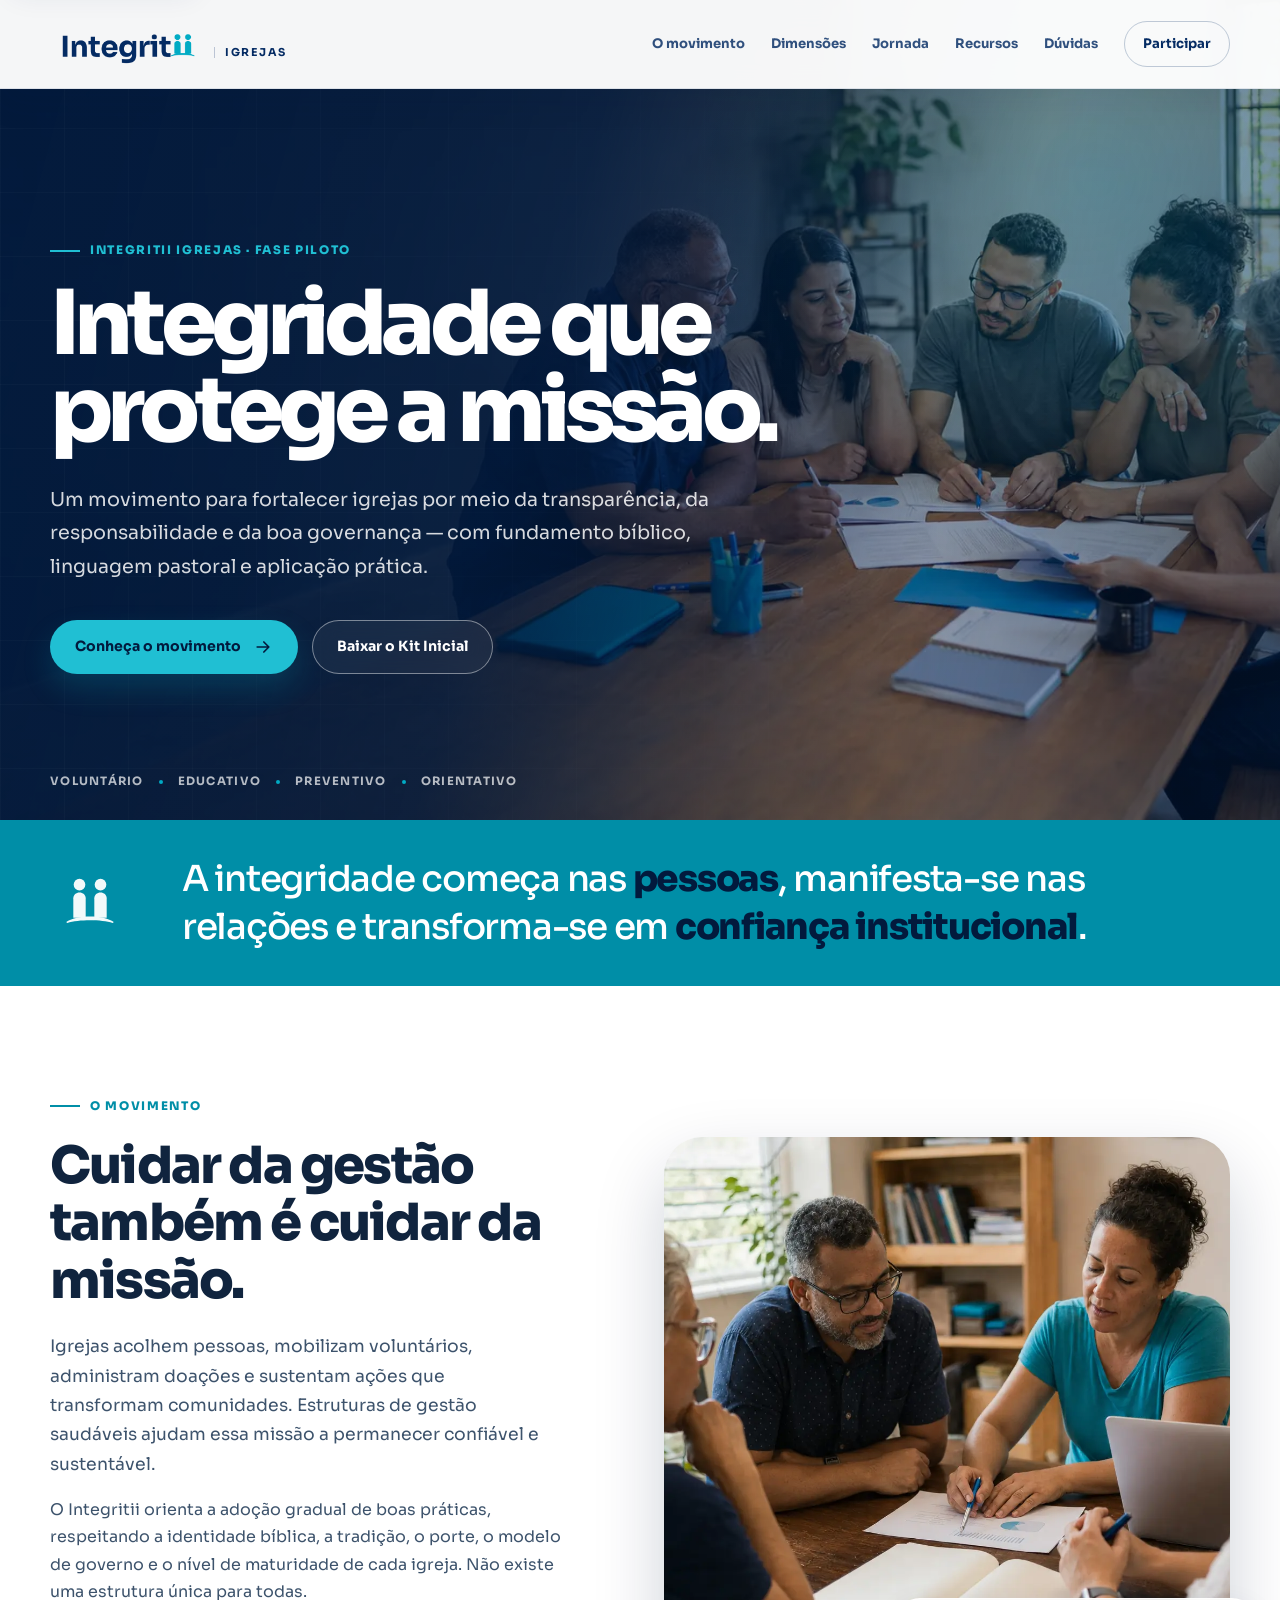
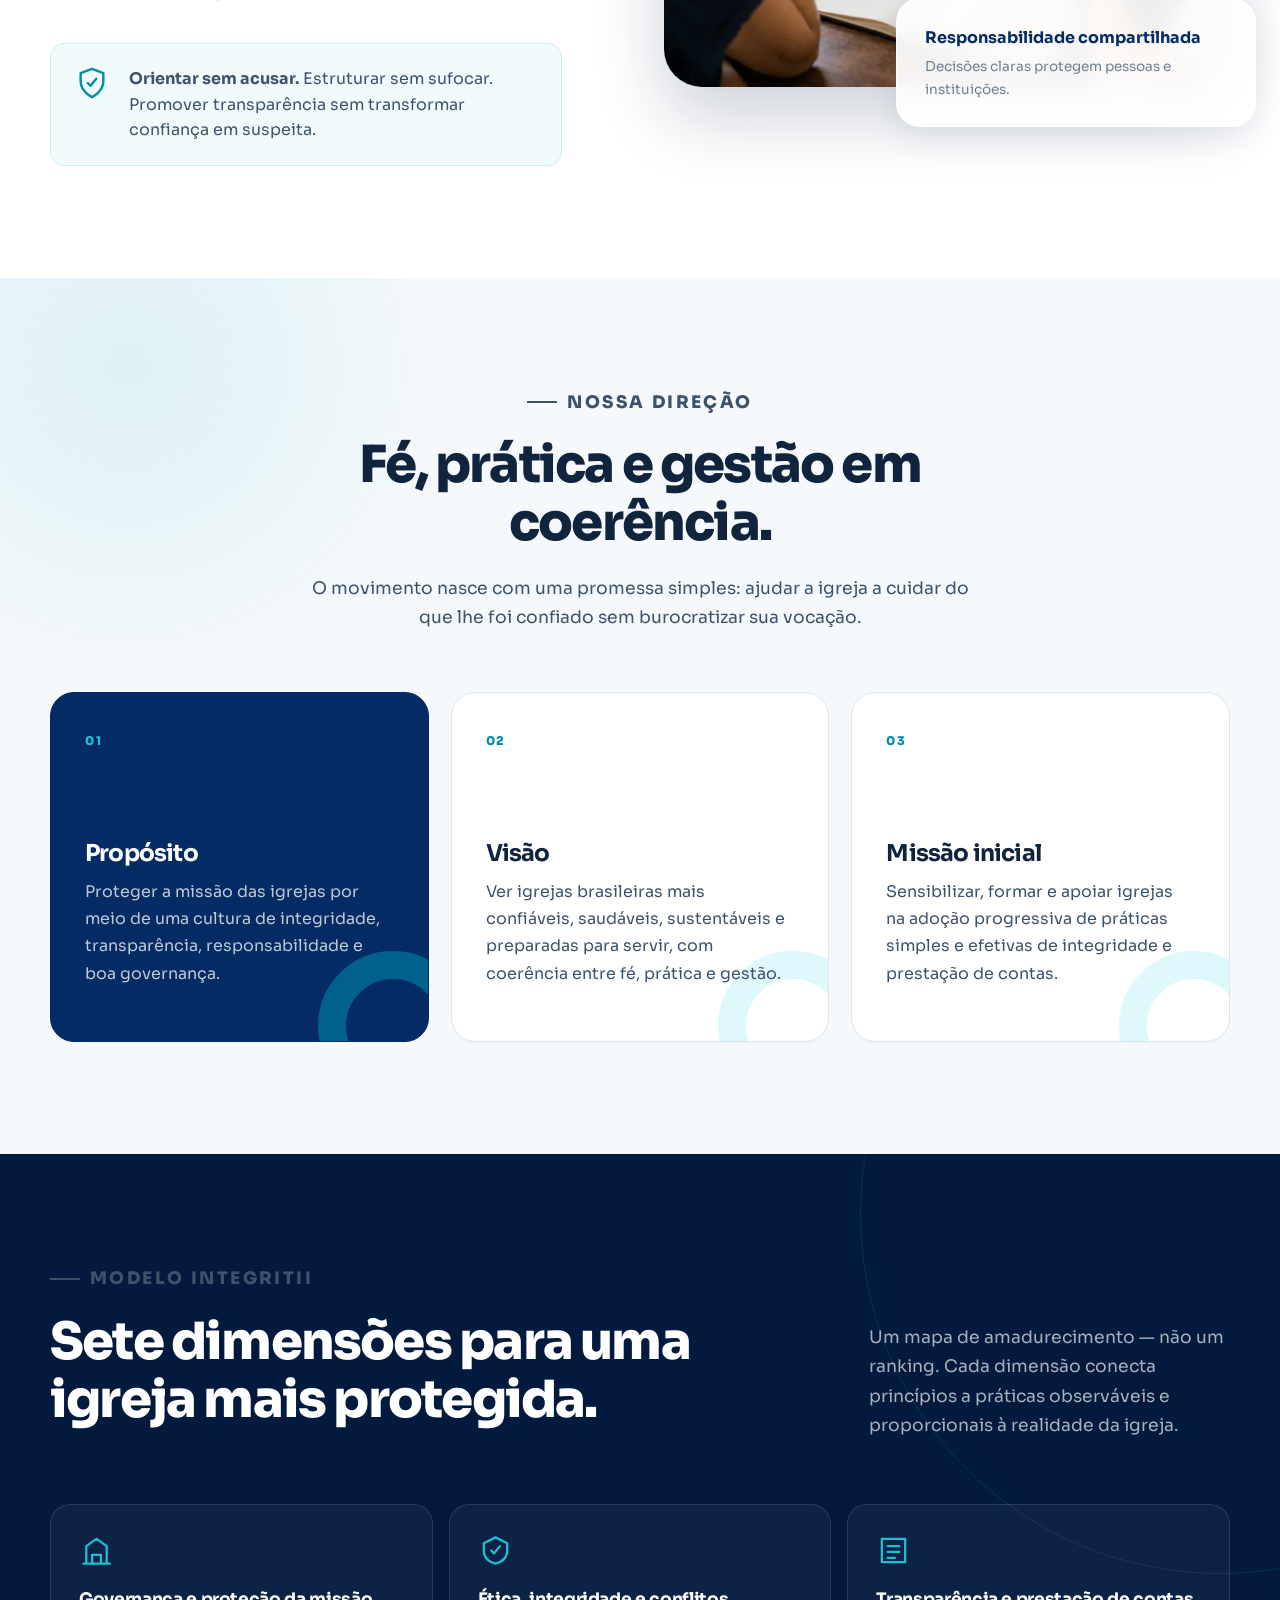
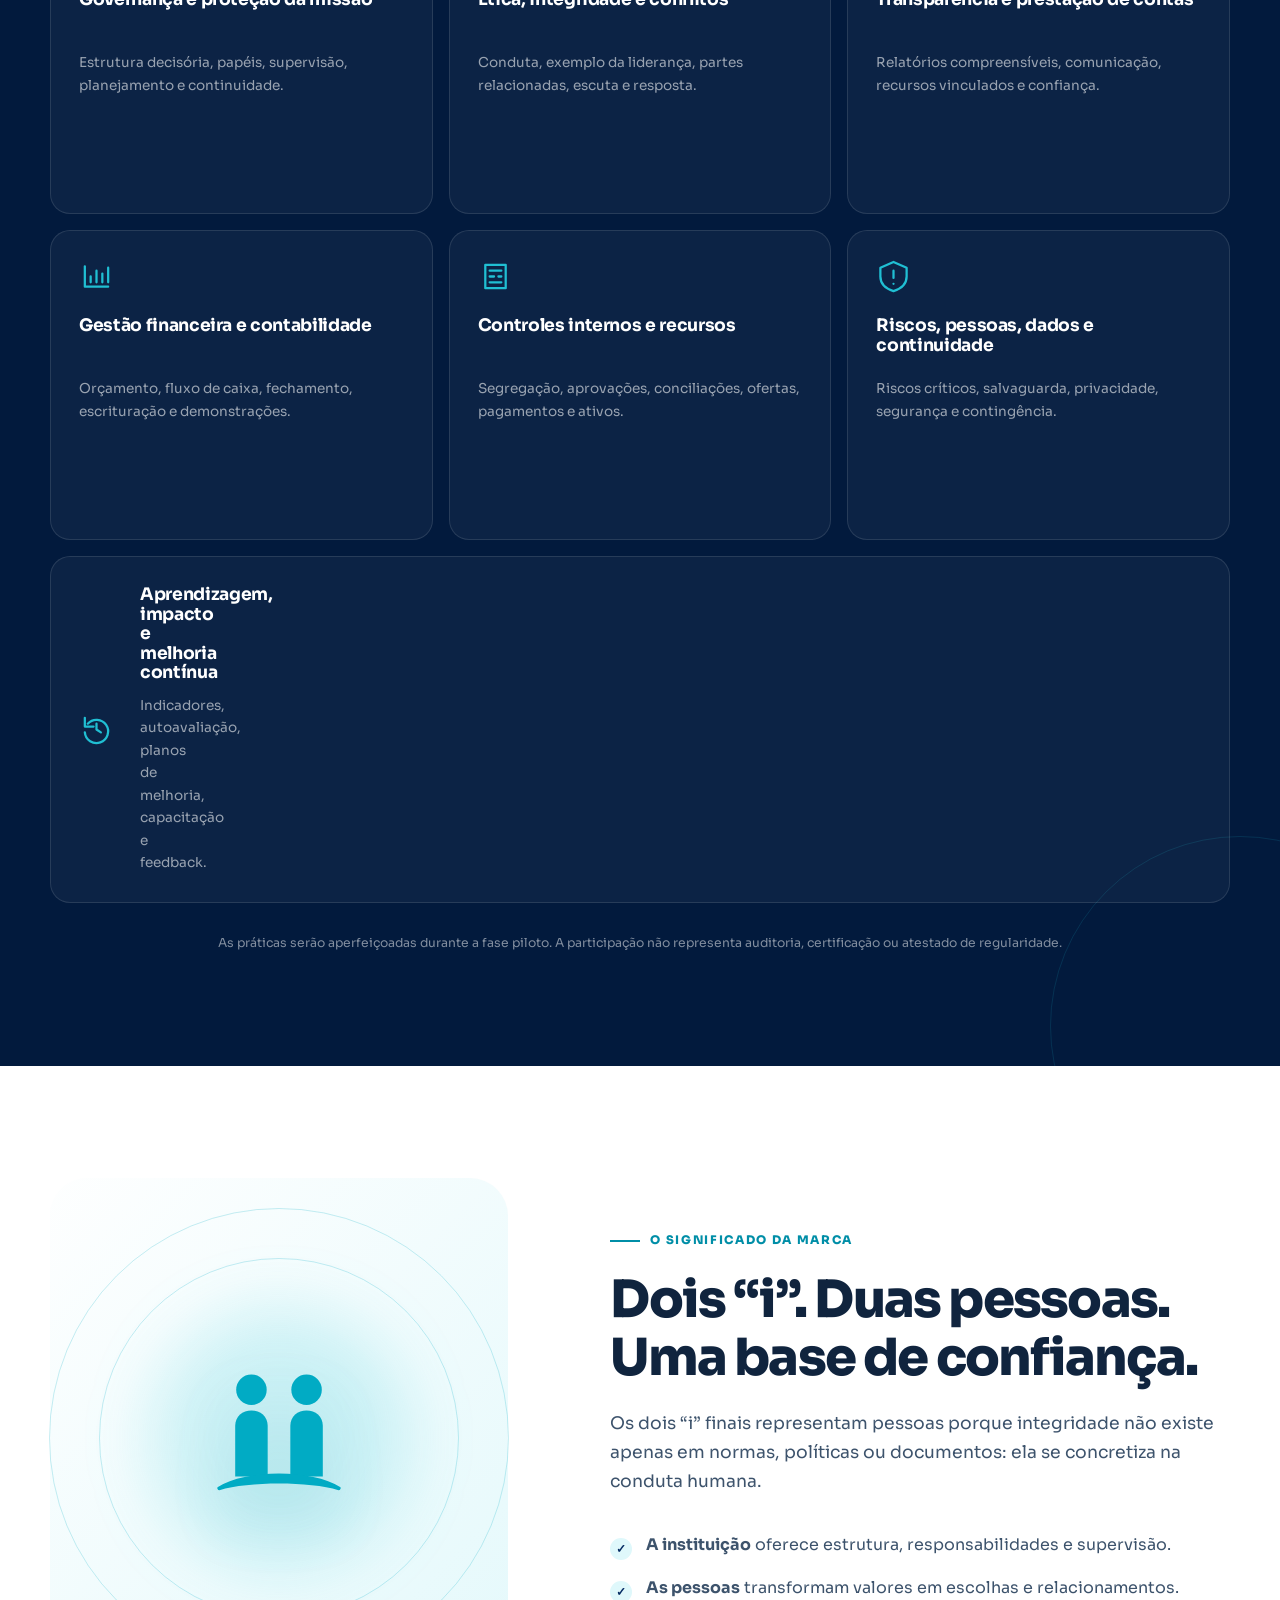
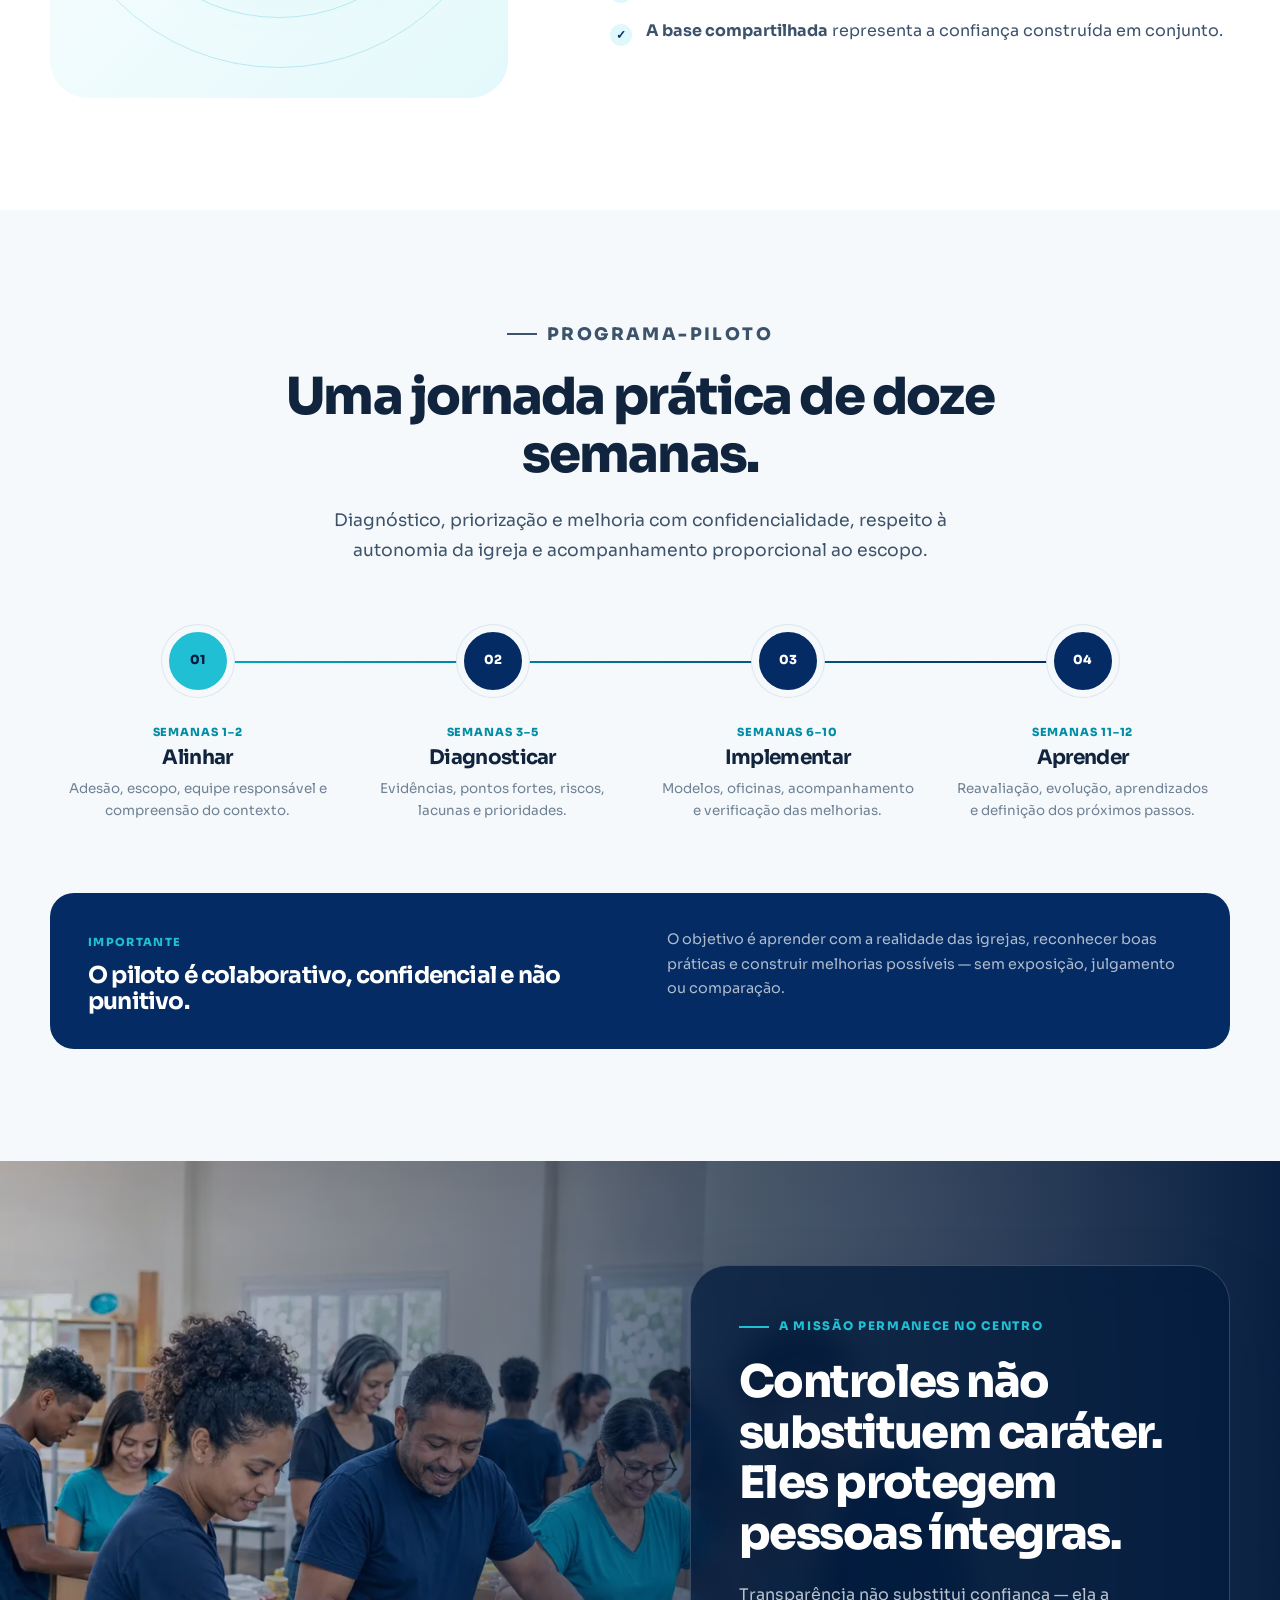
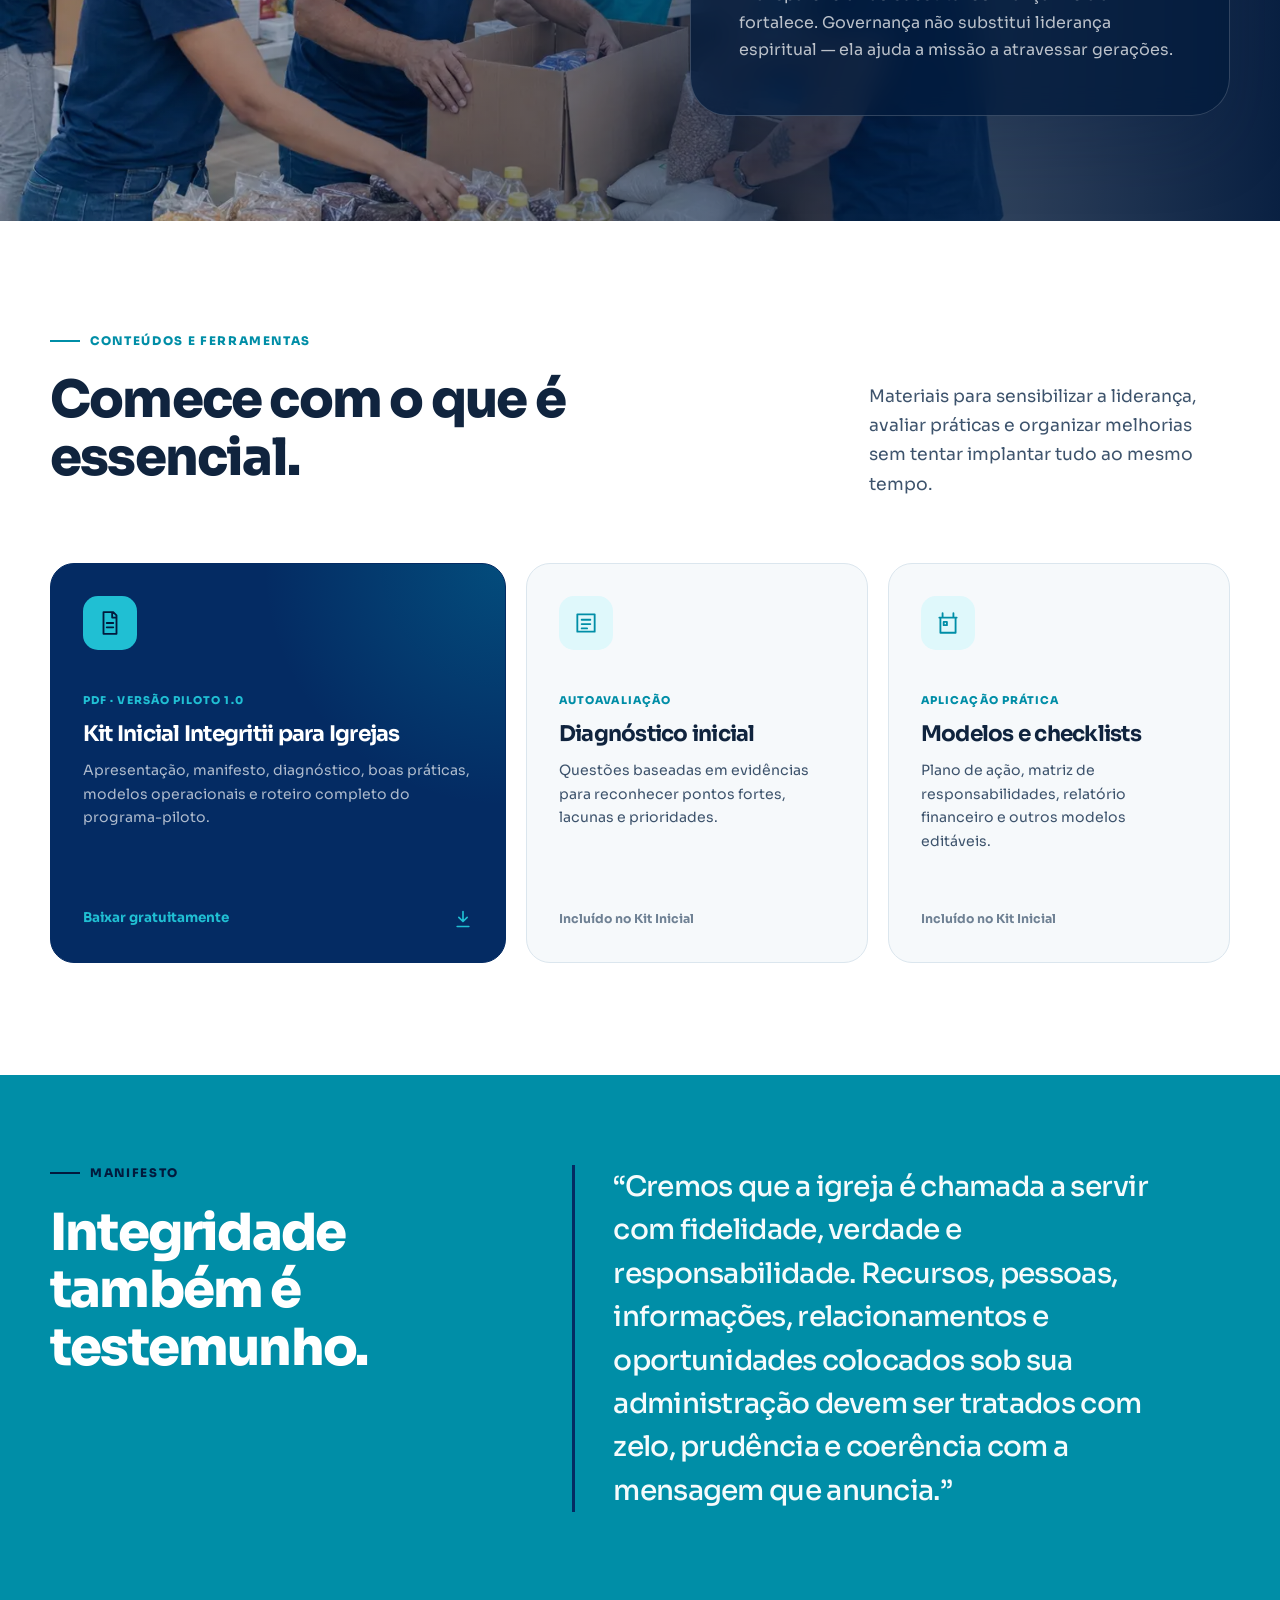
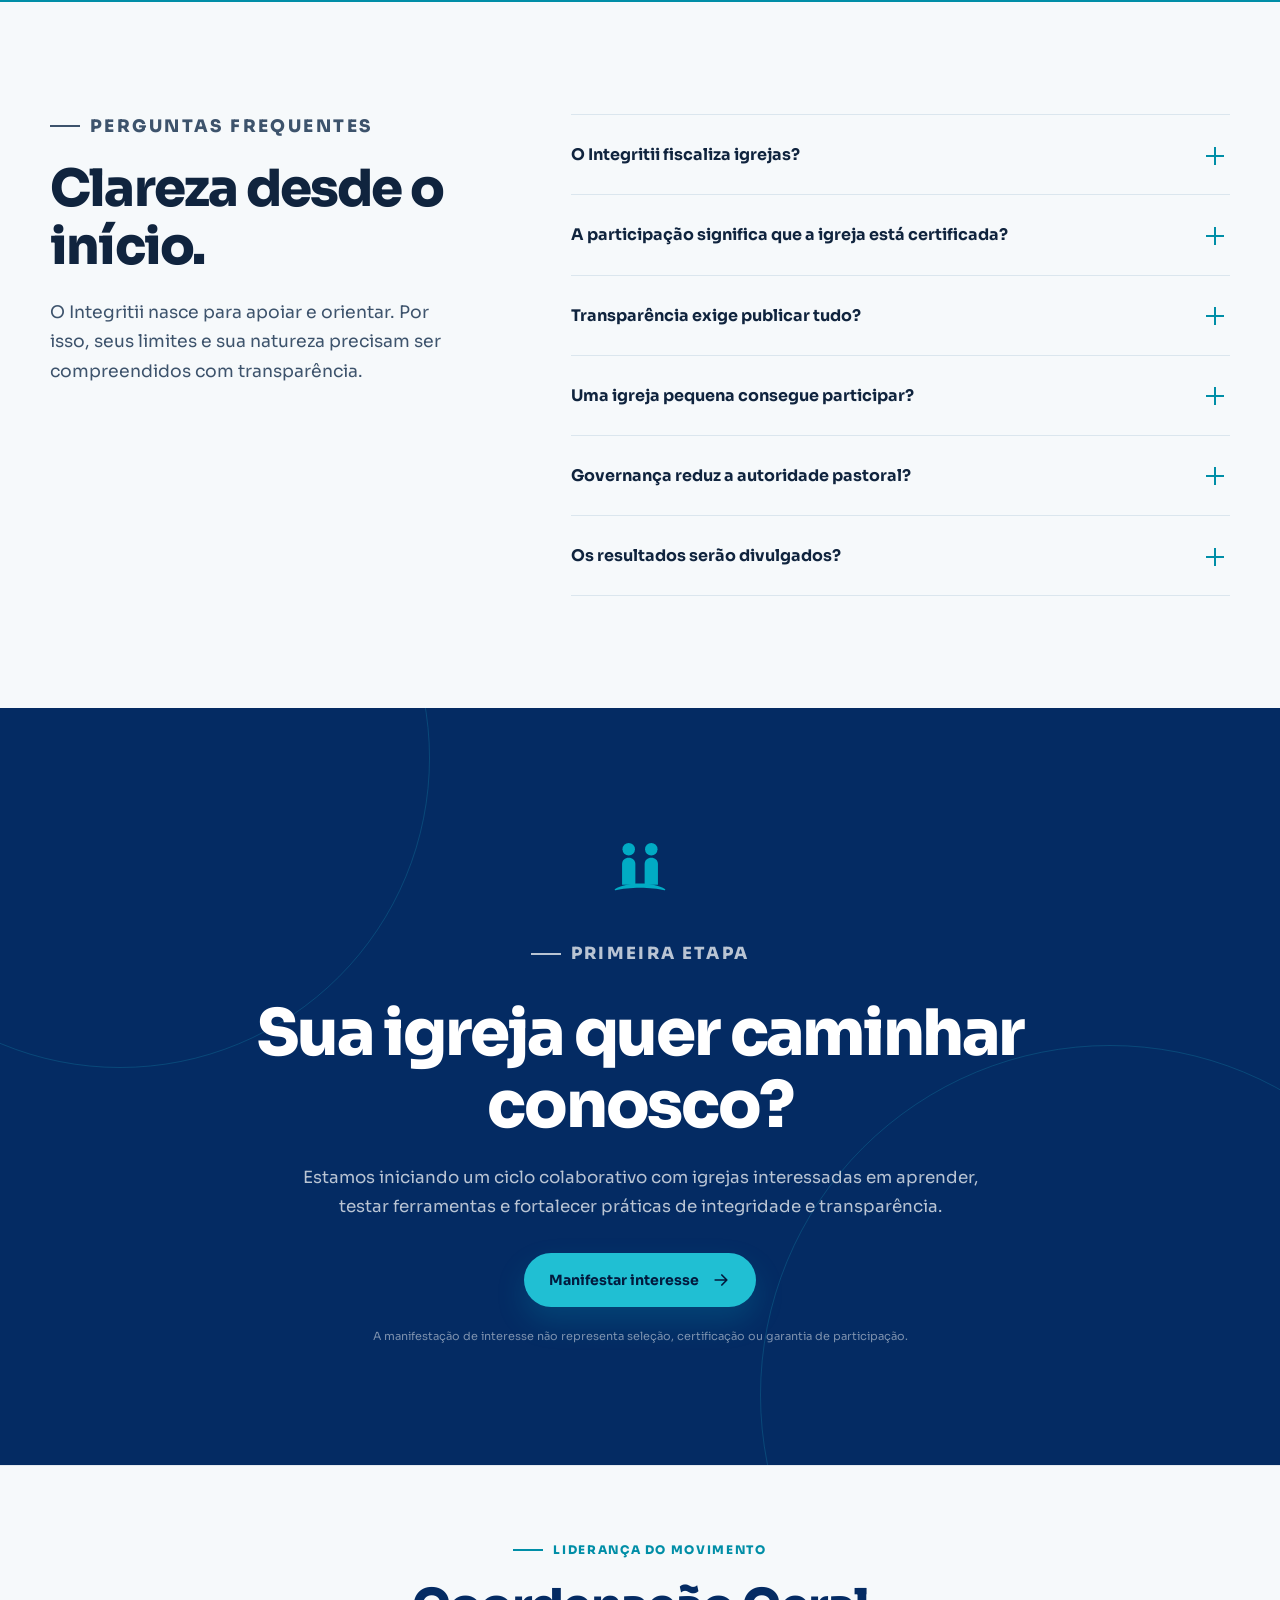
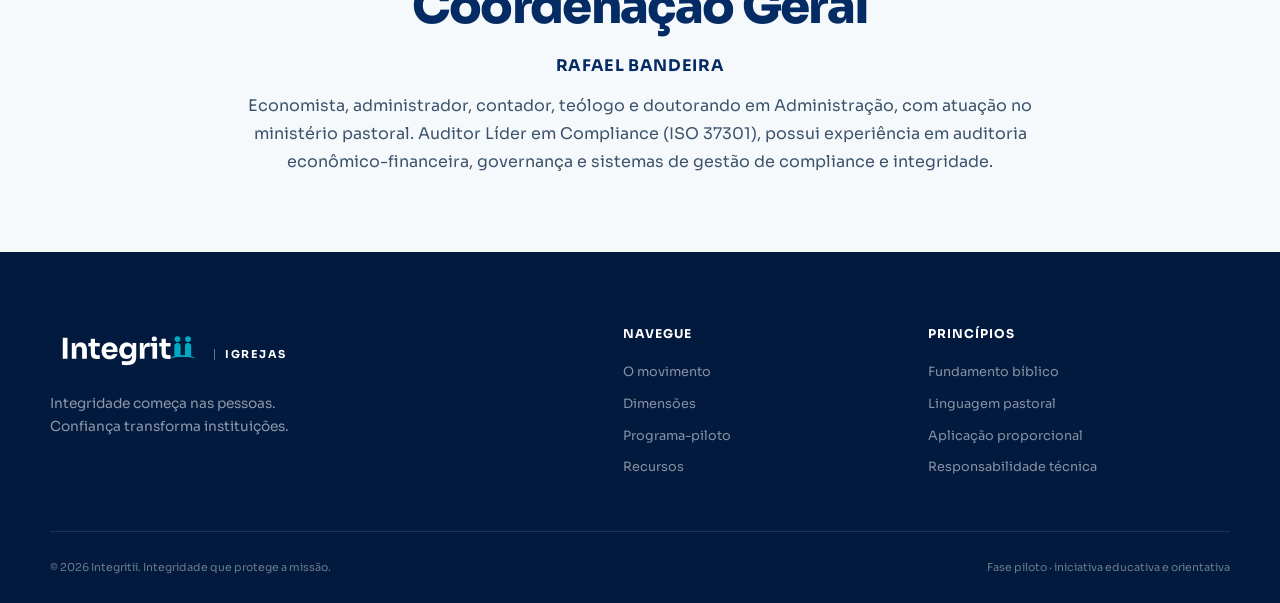
==== commit 849c71d3: "Refina apresentação da coordenação geral" ====
--- a/index.html
+++ b/index.html
@@ -642,10 +642,10 @@
           <p class="coordination-name">Rafael Bandeira</p>
           <p class="coordination-bio">
             Economista, administrador, contador, teólogo e doutorando em
-            Administração, com atuação no ministério pastoral. Auditor Líder
-            ISO 37301, reúne experiência em auditoria econômico-financeira,
-            governança corporativa e sistemas de gestão de compliance e
-            integridade.
+            Administração, com atuação no ministério pastoral. Auditor Líder em
+            Compliance (ISO 37301), possui experiência em auditoria
+            econômico-financeira, governança e sistemas de gestão de compliance
+            e integridade.
           </p>
         </div>
       </section>
--- a/styles.css
+++ b/styles.css
@@ -1392,6 +1392,47 @@
   height: 700px;
 }
 
+/* Coordenação Geral */
+
+.coordination-section {
+  padding-block: 76px;
+  border-top: 1px solid rgba(4, 43, 99, 0.08);
+  background: var(--surface-soft);
+}
+
+.coordination-content {
+  max-width: 900px;
+  text-align: center;
+}
+
+.coordination-content .eyebrow {
+  justify-content: center;
+}
+
+.coordination-content h2 {
+  margin-bottom: 18px;
+  color: var(--navy-900);
+  font-size: clamp(2rem, 4vw, 3rem);
+}
+
+.coordination-name {
+  margin-bottom: 12px;
+  color: var(--navy-900);
+  font-family: "Sora", sans-serif;
+  font-size: 1rem;
+  font-weight: 700;
+  letter-spacing: 0.04em;
+  text-transform: uppercase;
+}
+
+.coordination-bio {
+  max-width: 840px;
+  margin: 0 auto;
+  color: var(--ink-700);
+  font-size: 1rem;
+  line-height: 1.75;
+}
+
 /* Footer */
 
 .site-footer {
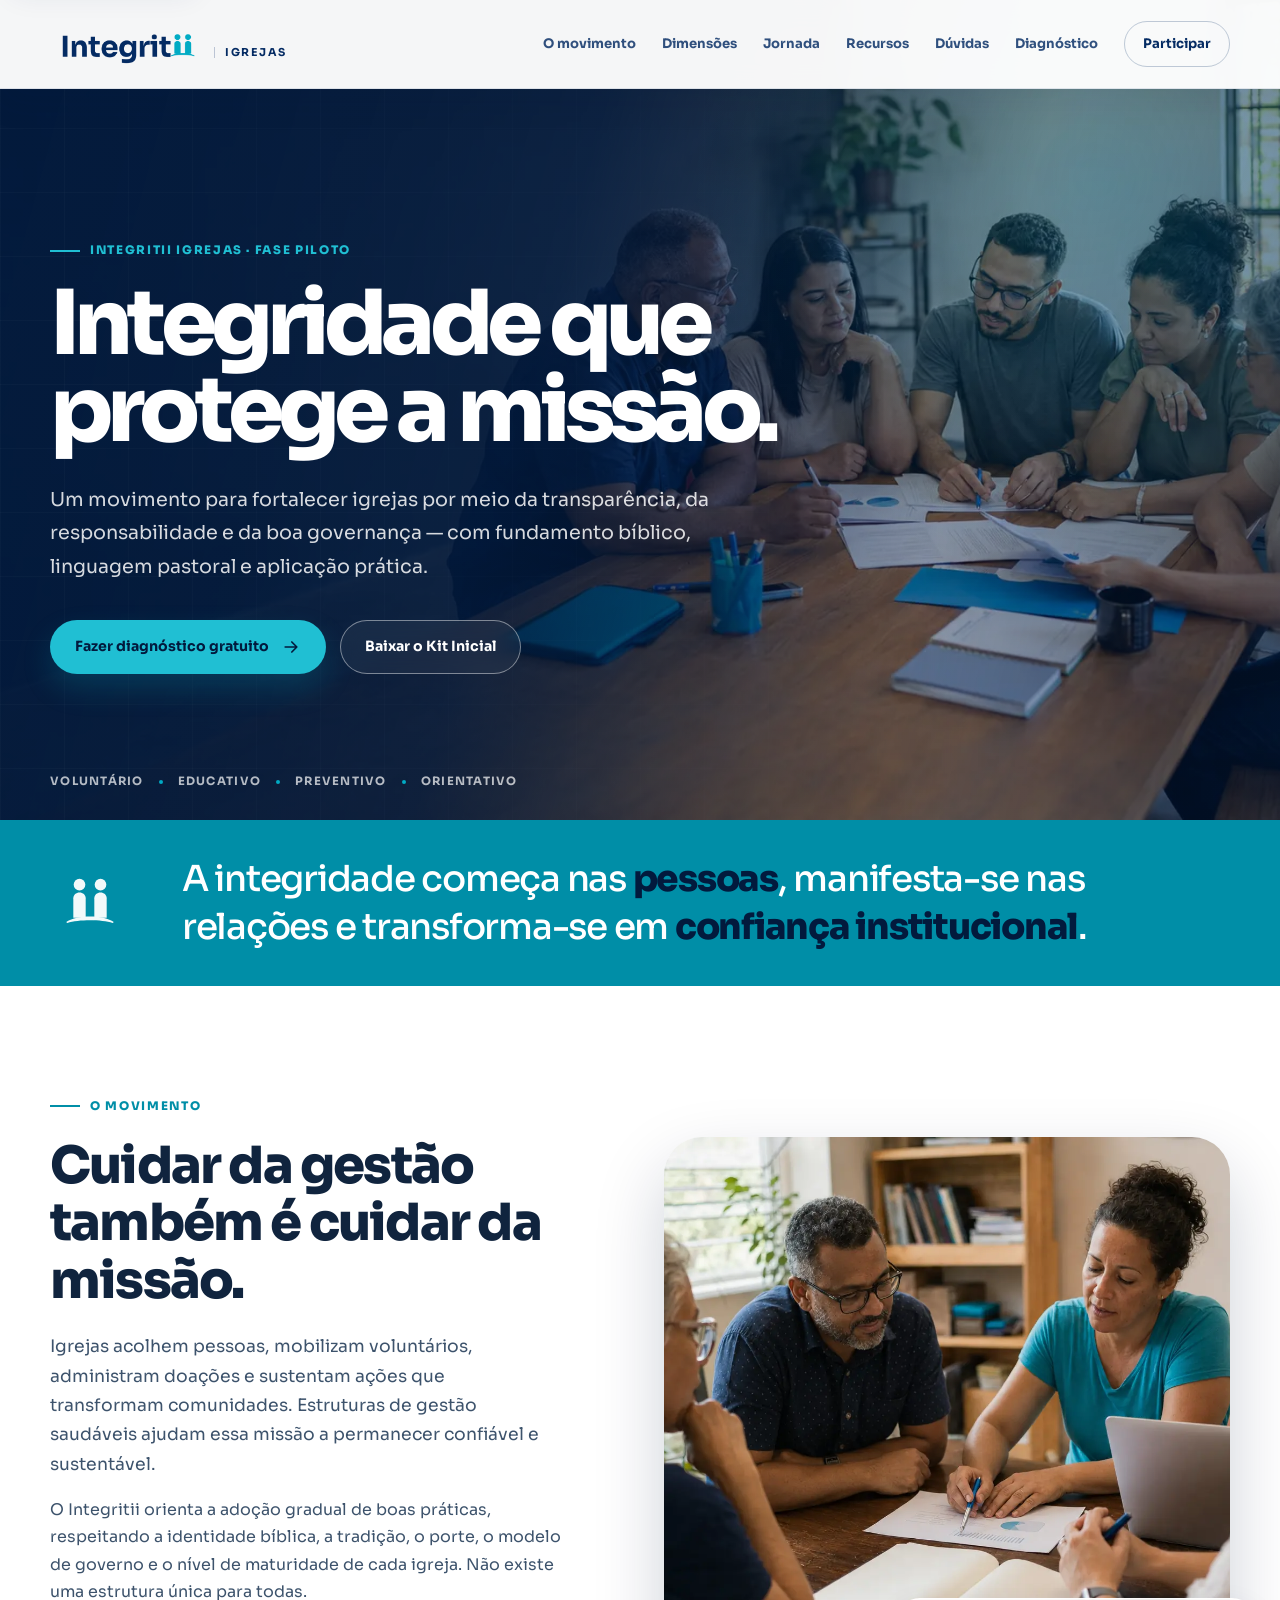
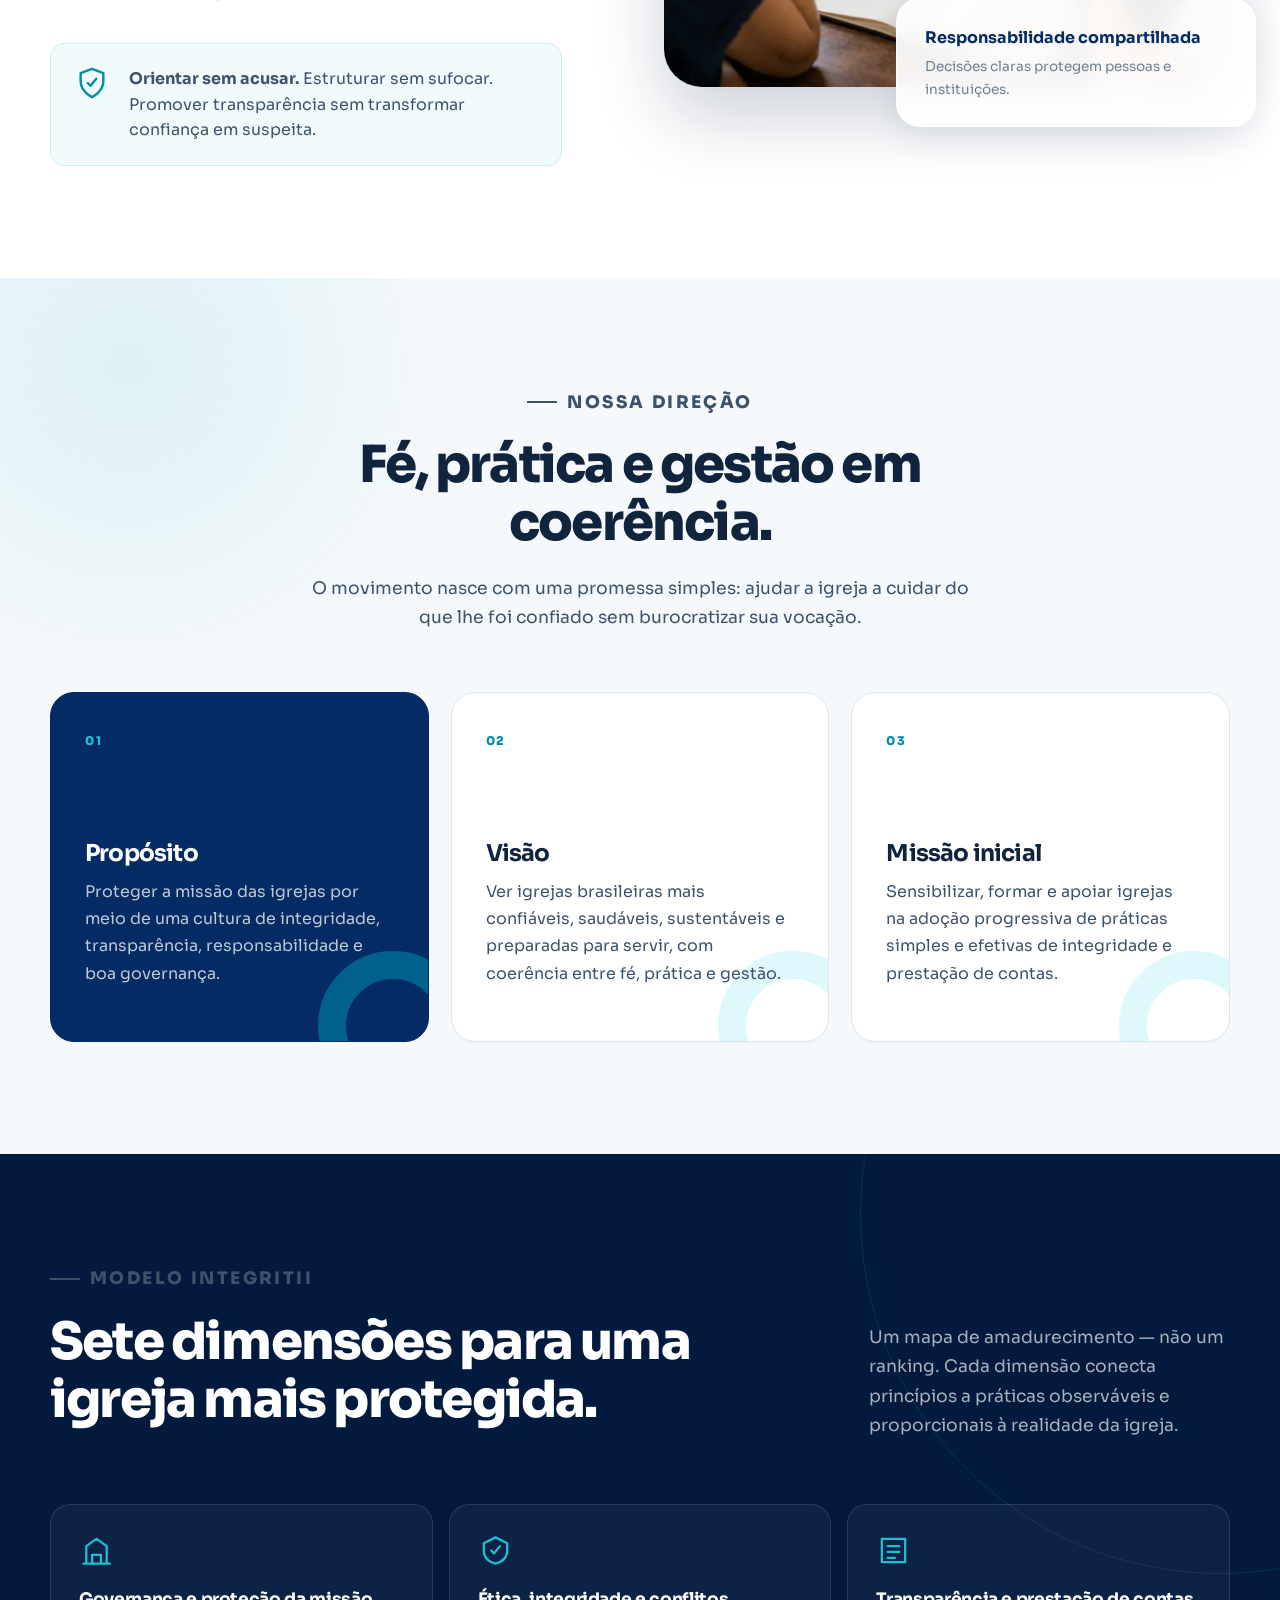
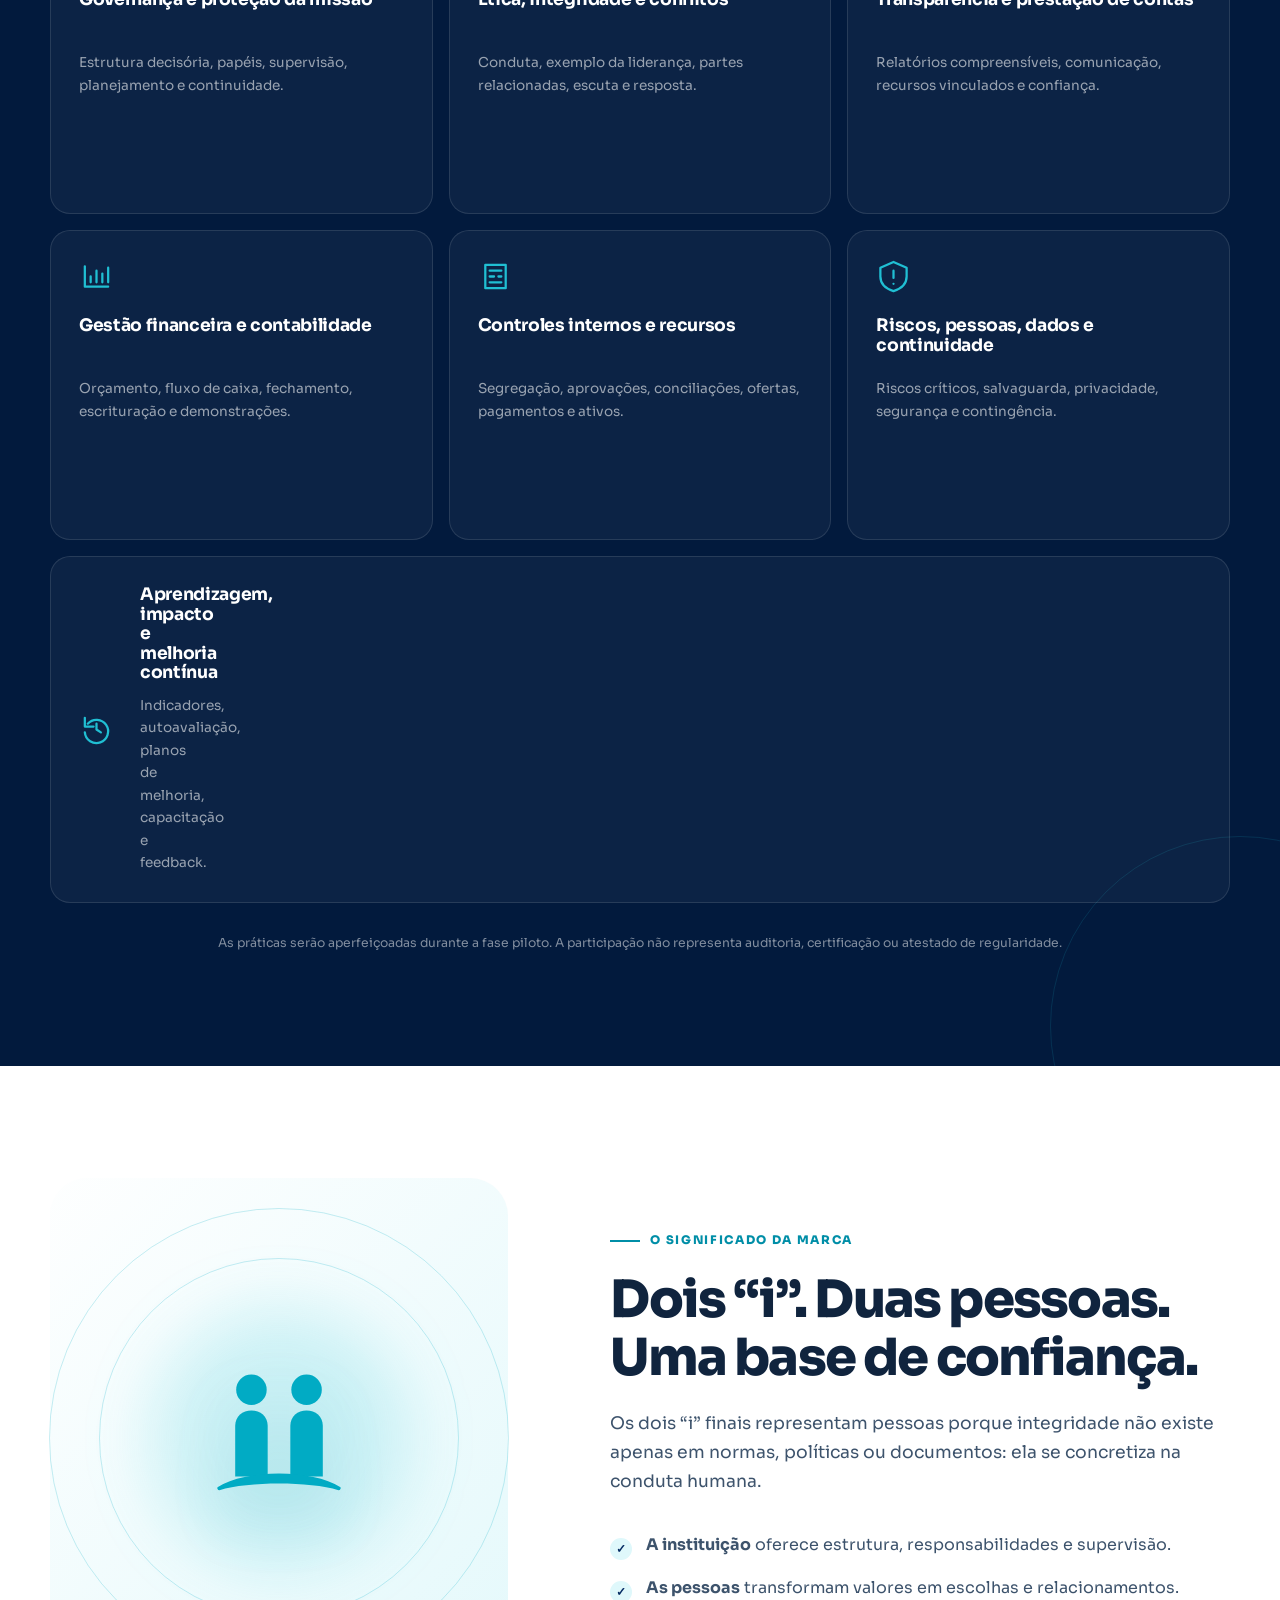
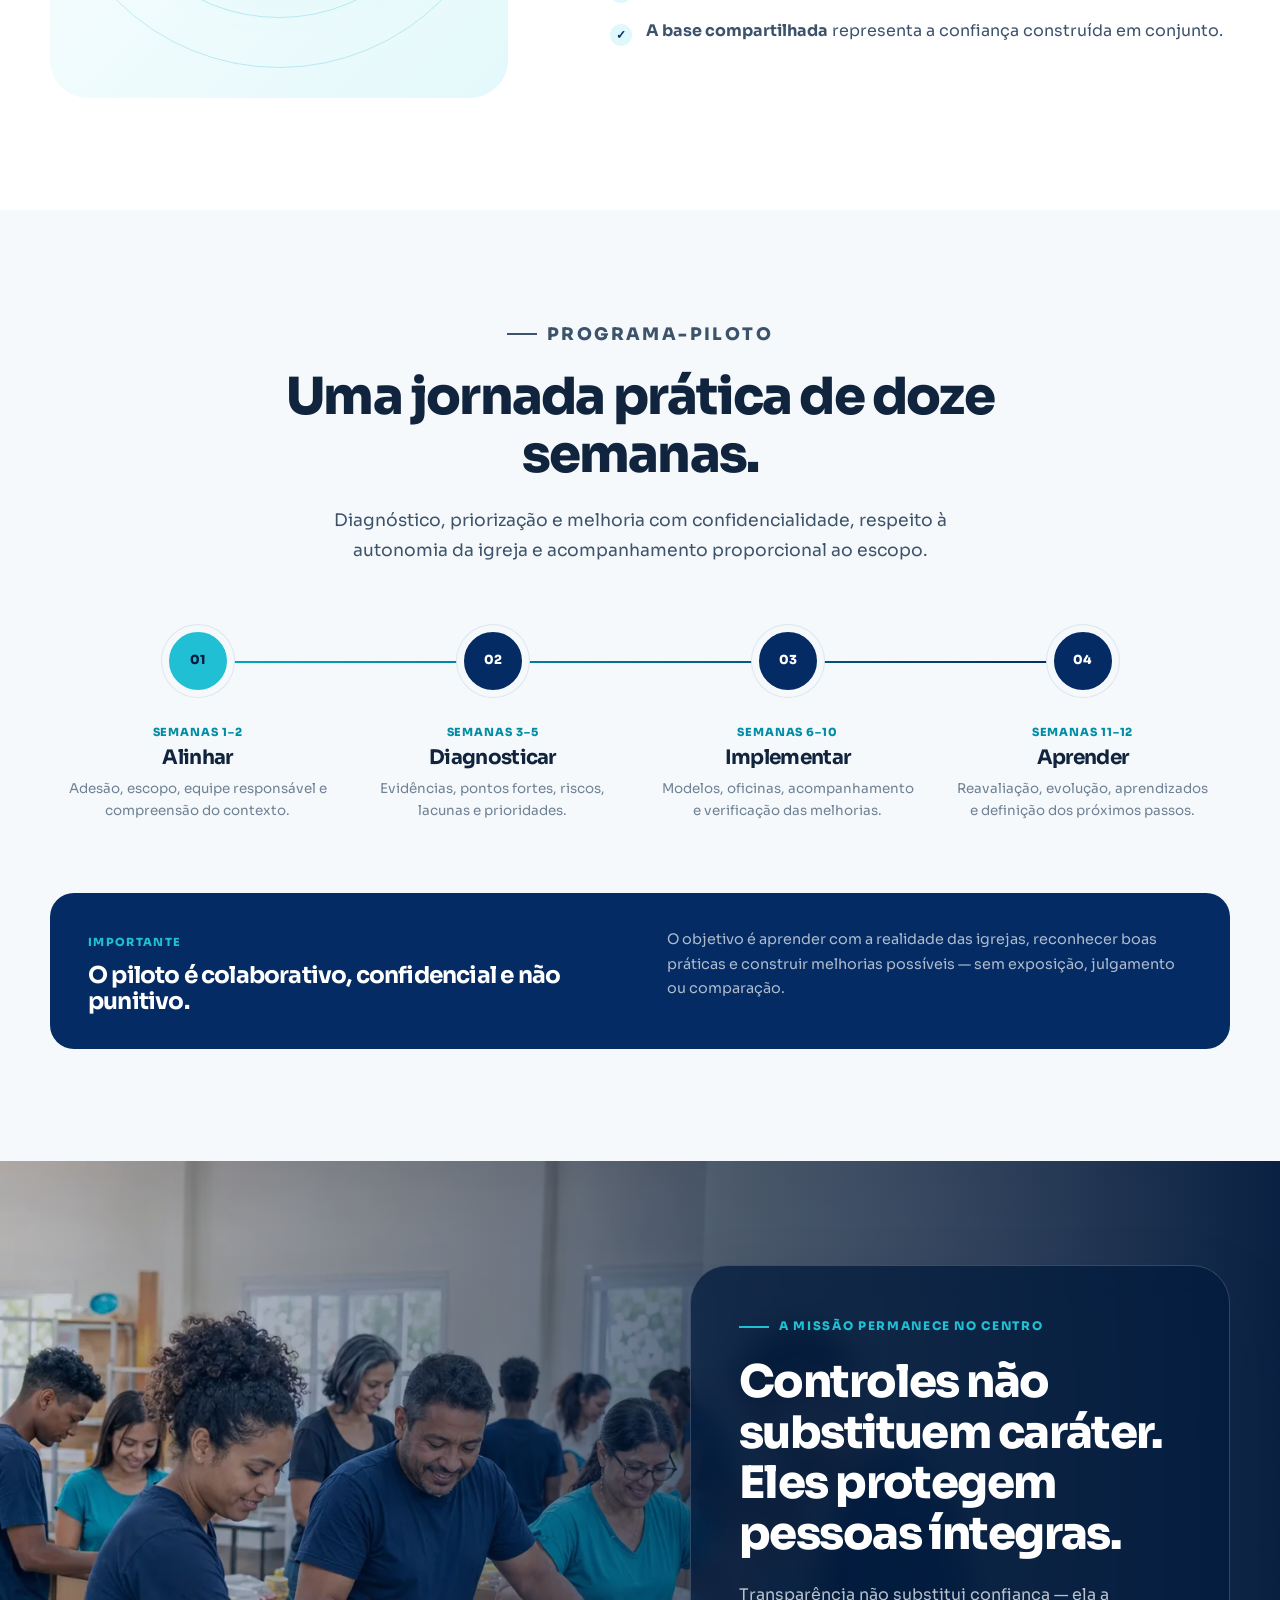
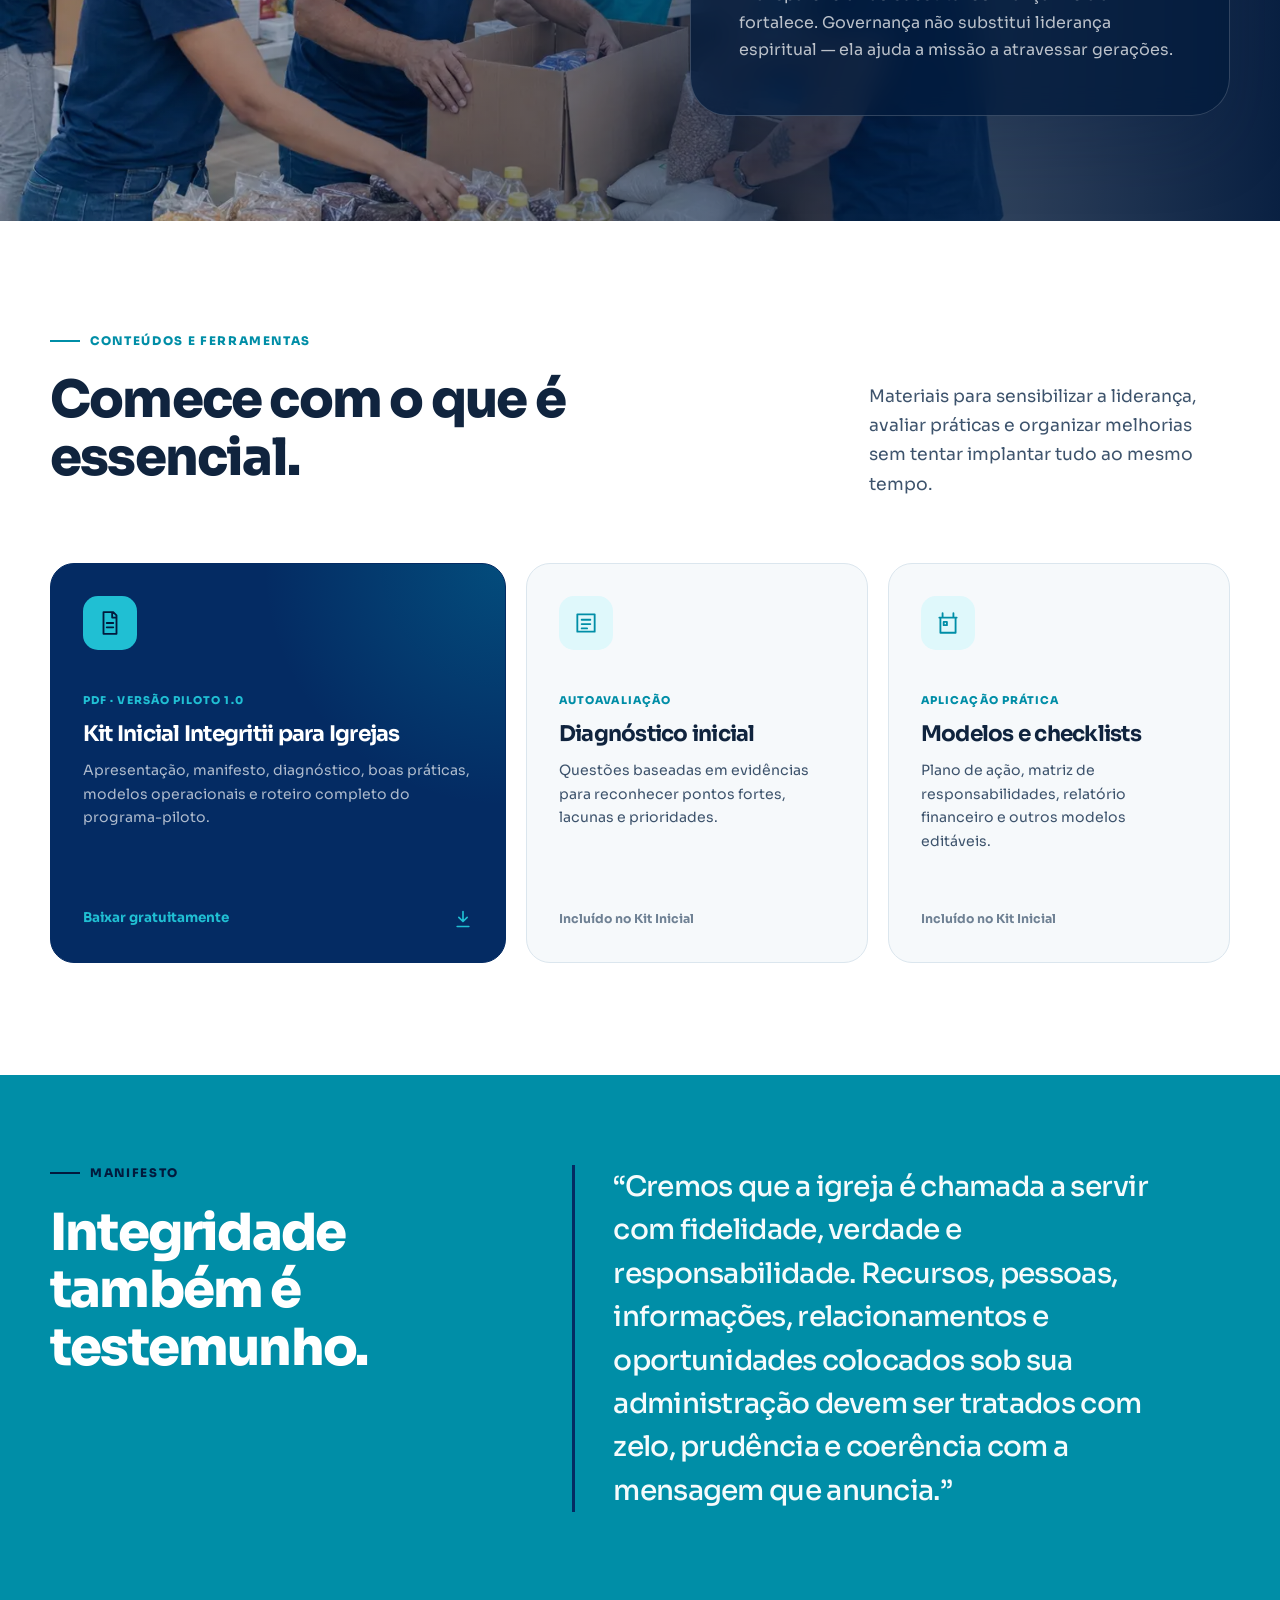
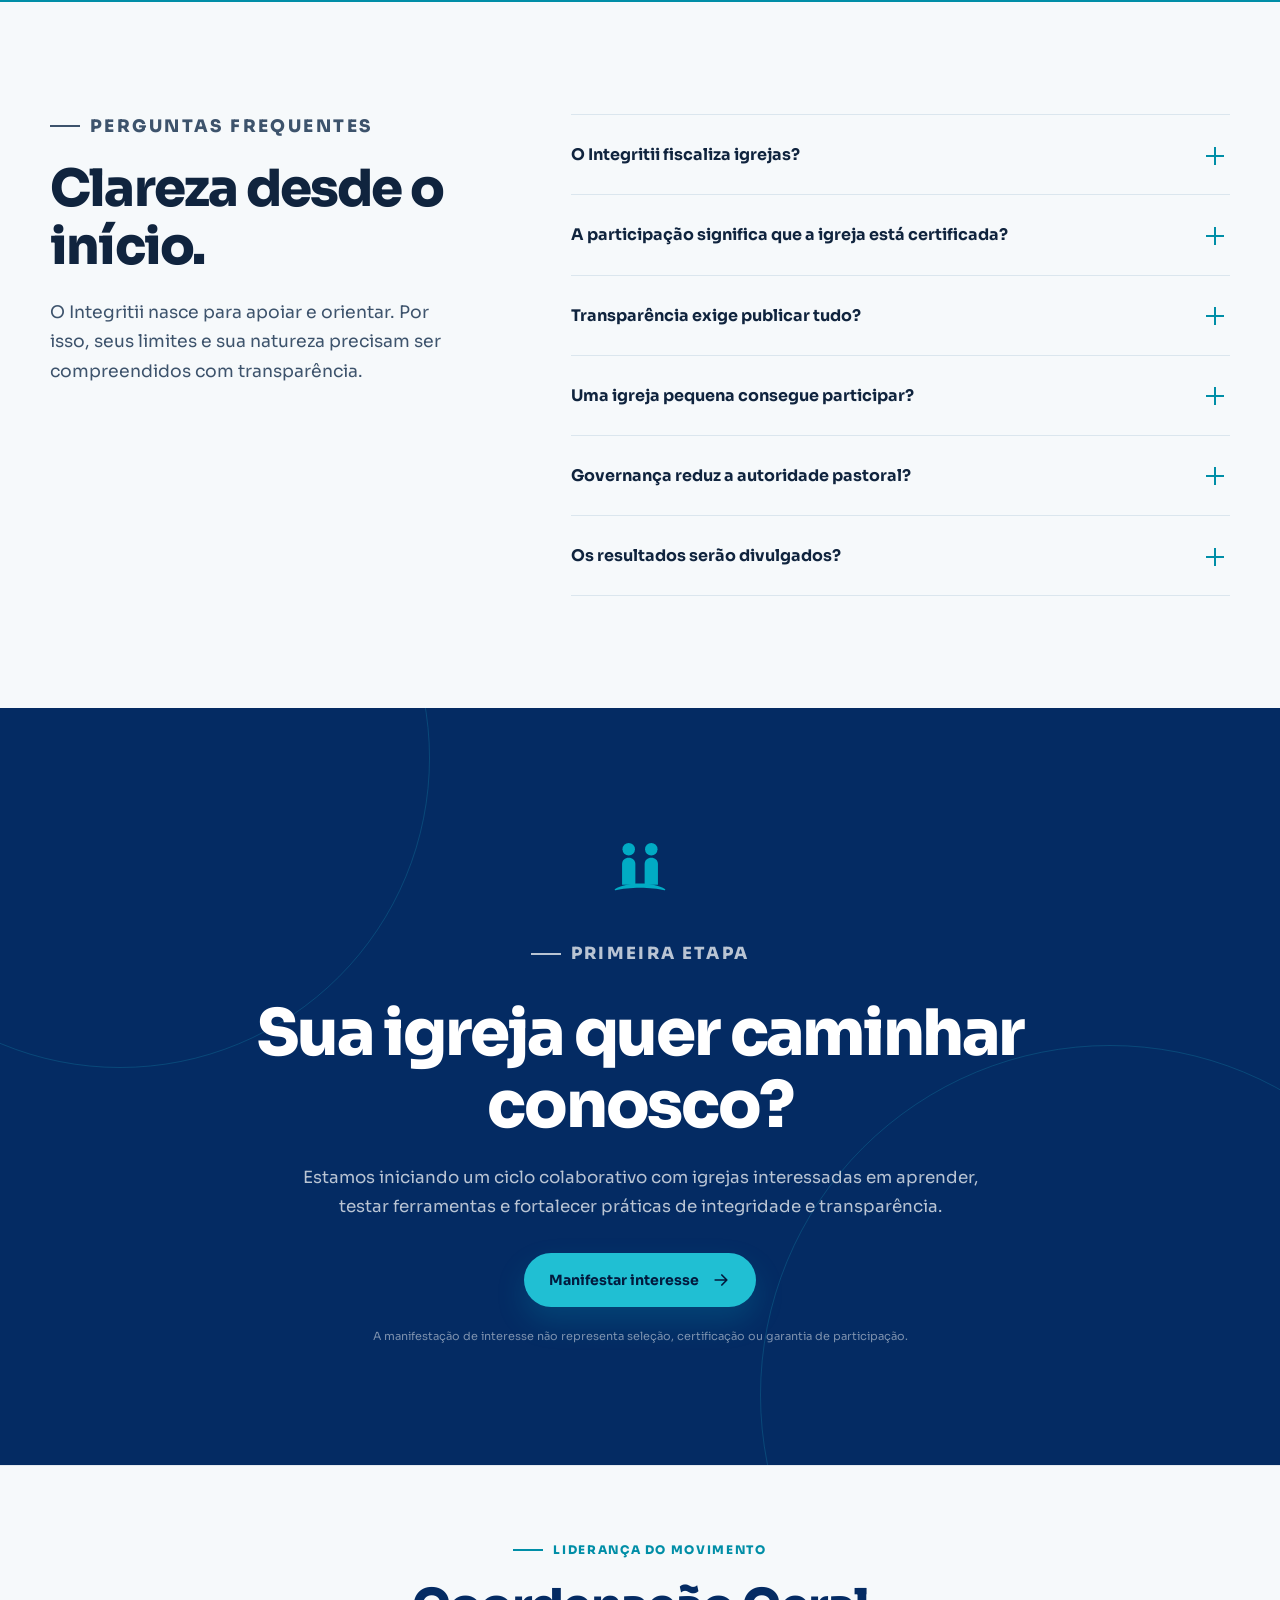
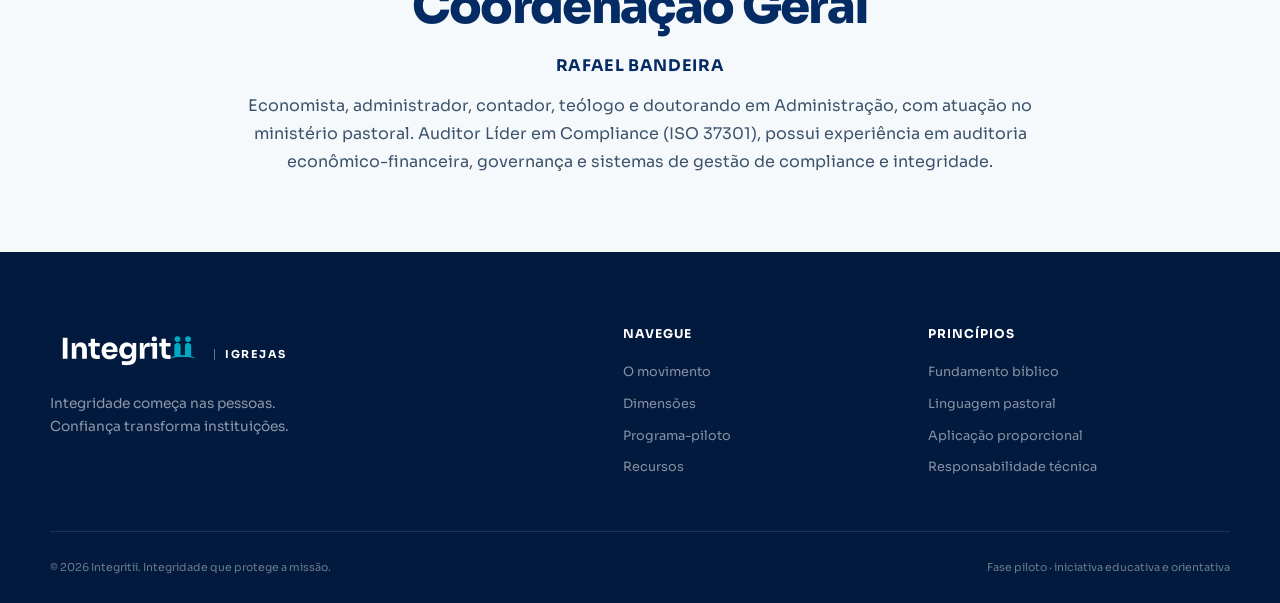
==== commit bdd7184b: "Integra diagnóstico ao site Integritii" ====
--- a/index.html
+++ b/index.html
@@ -47,6 +47,7 @@
           <a href="#jornada">Jornada</a>
           <a href="#recursos">Recursos</a>
           <a href="#faq">Dúvidas</a>
+          <a href="diagnostico/">Diagnóstico</a>
           <a class="nav-cta" href="#participar">Participar</a>
         </nav>
       </div>
@@ -66,8 +67,8 @@
             linguagem pastoral e aplicação prática.
           </p>
           <div class="hero-actions">
-            <a class="button button-primary" href="#movimento">
-              Conheça o movimento
+            <a class="button button-primary" href="diagnostico/">
+              Fazer diagnóstico gratuito
               <svg viewBox="0 0 24 24" aria-hidden="true">
                 <path d="M5 12h14M13 6l6 6-6 6" />
               </svg>
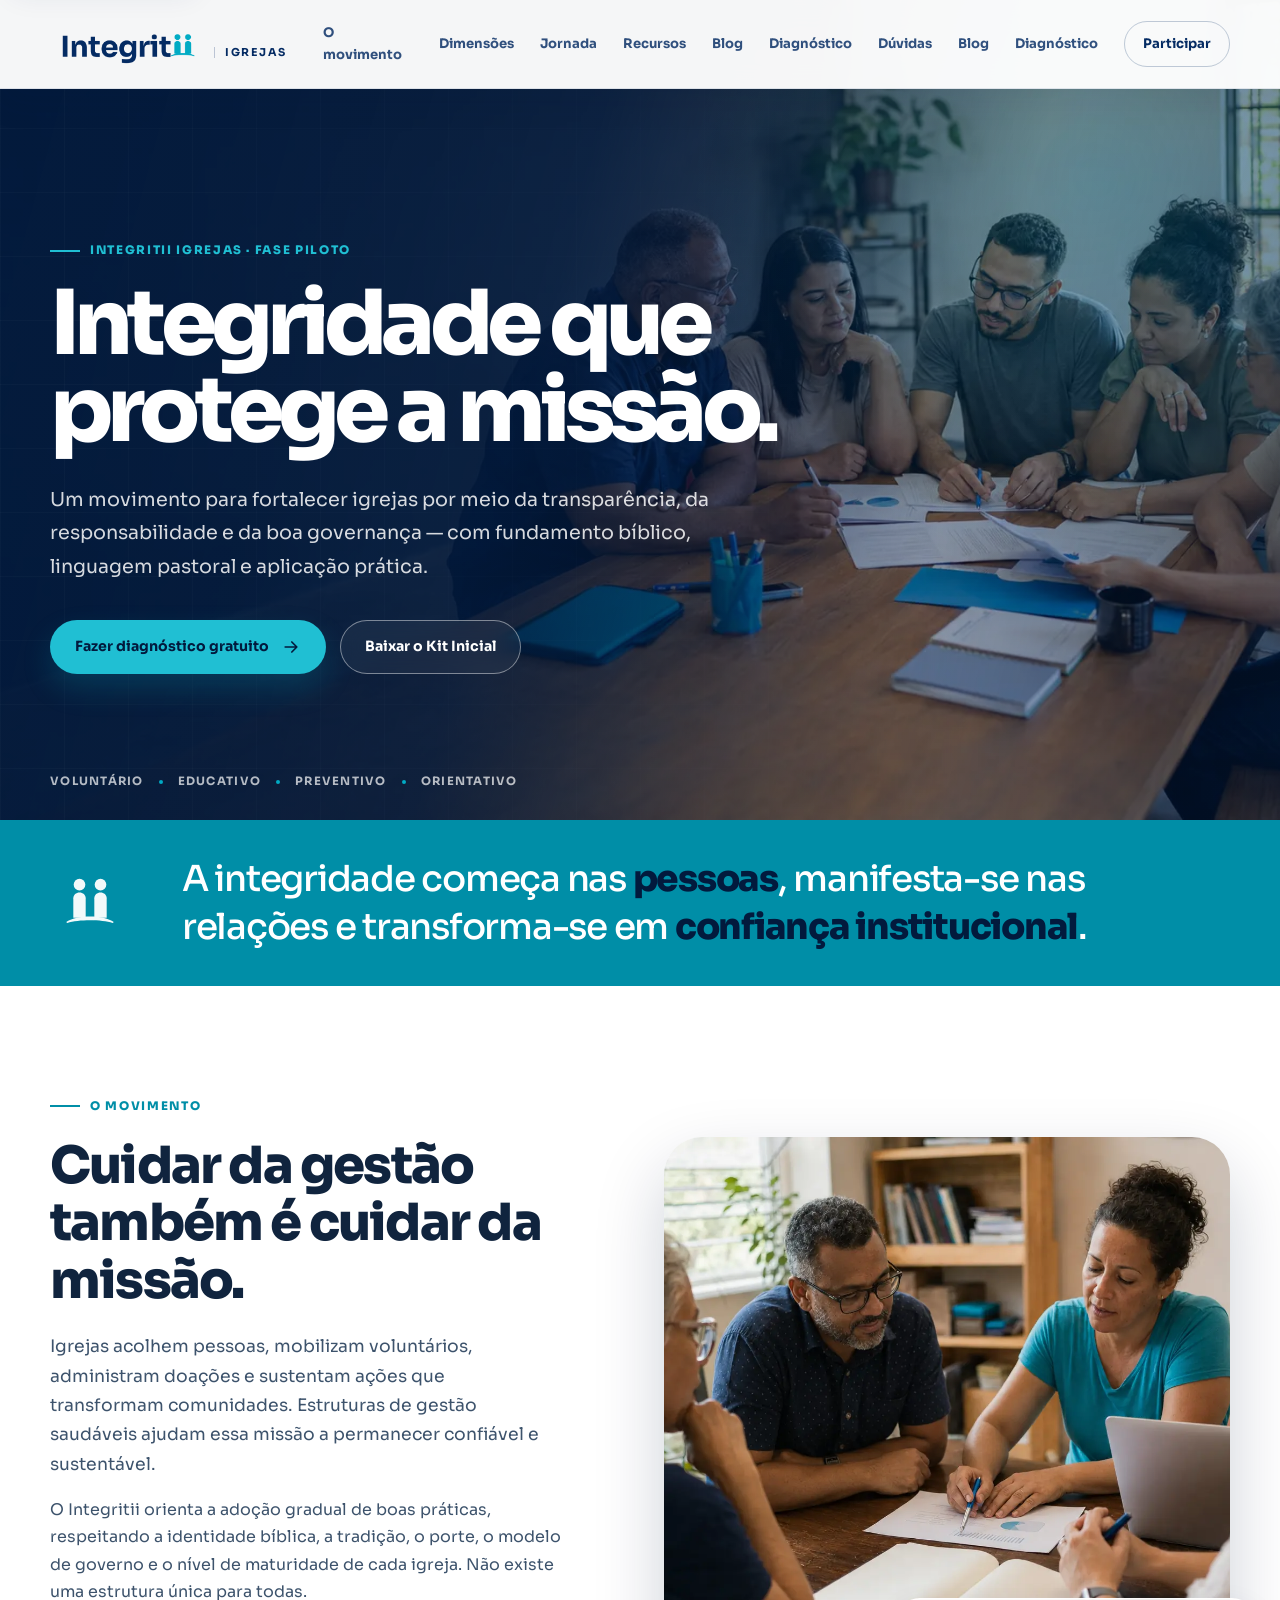
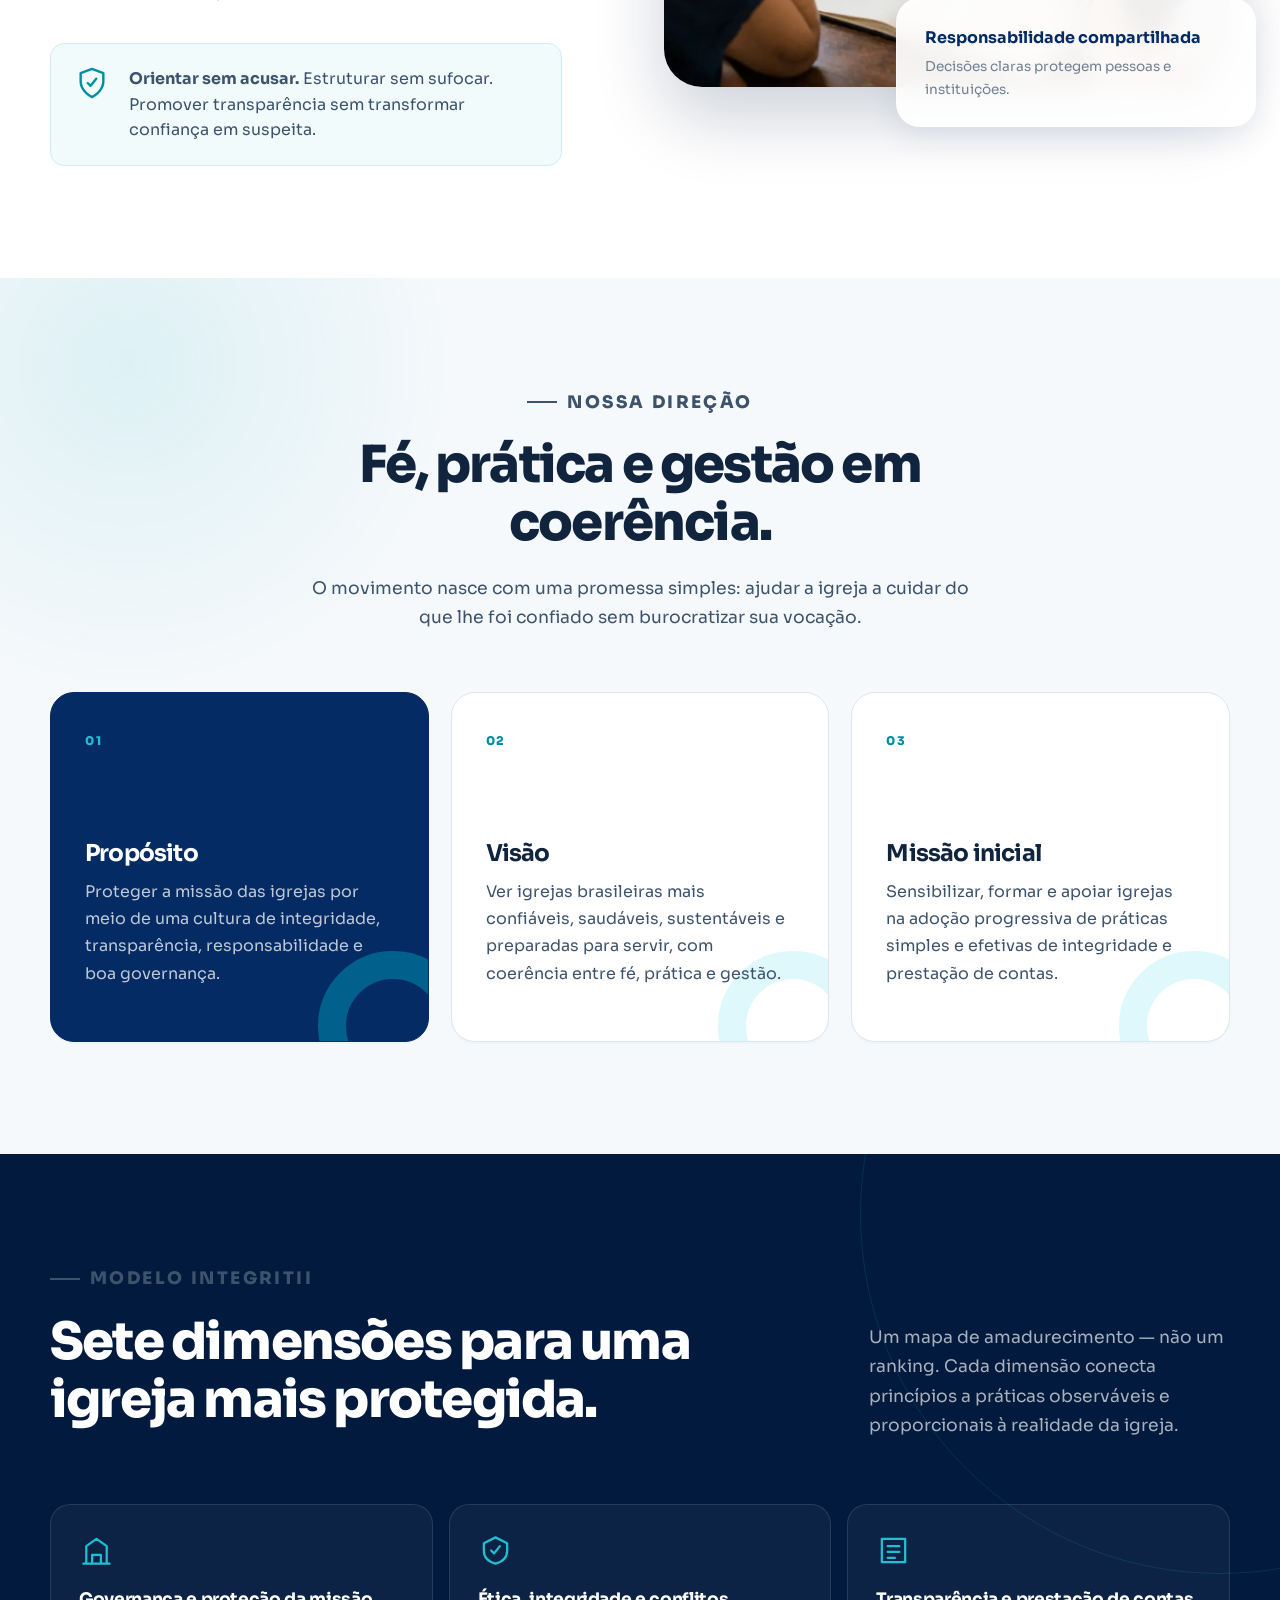
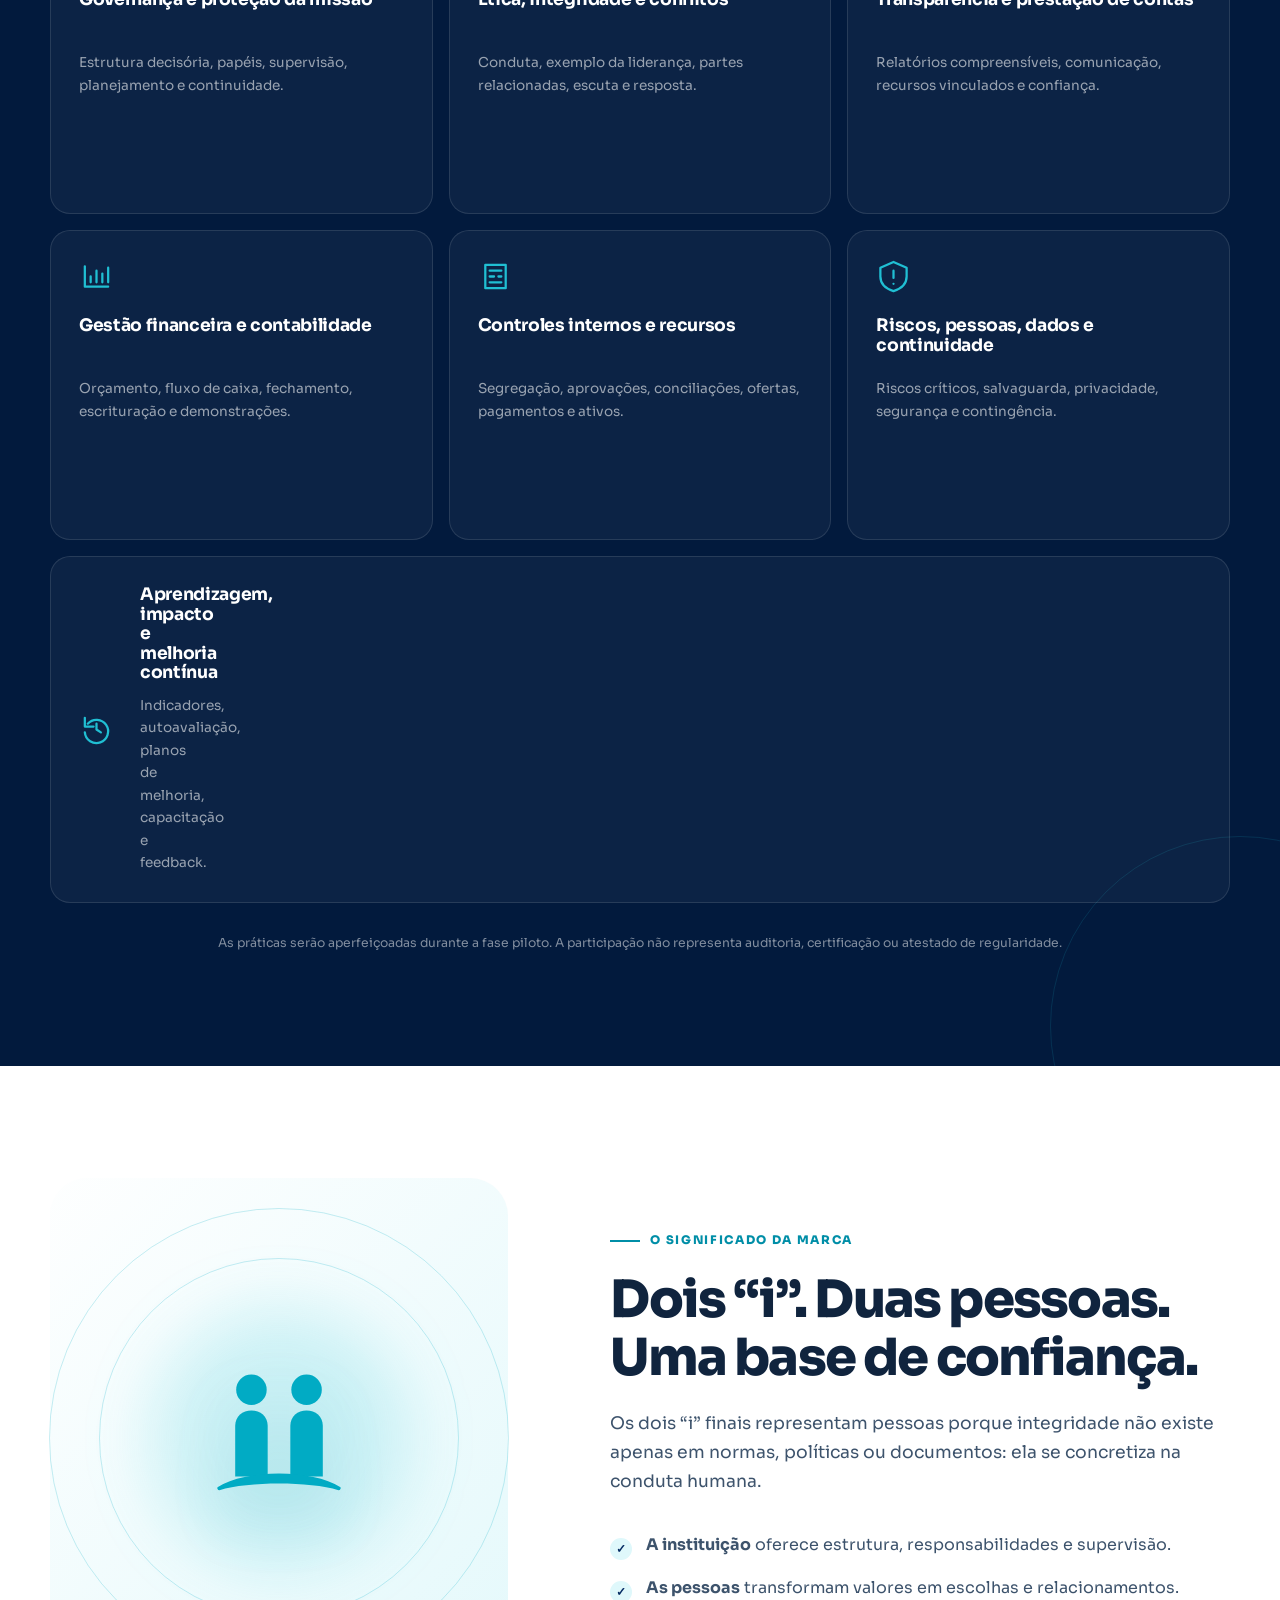
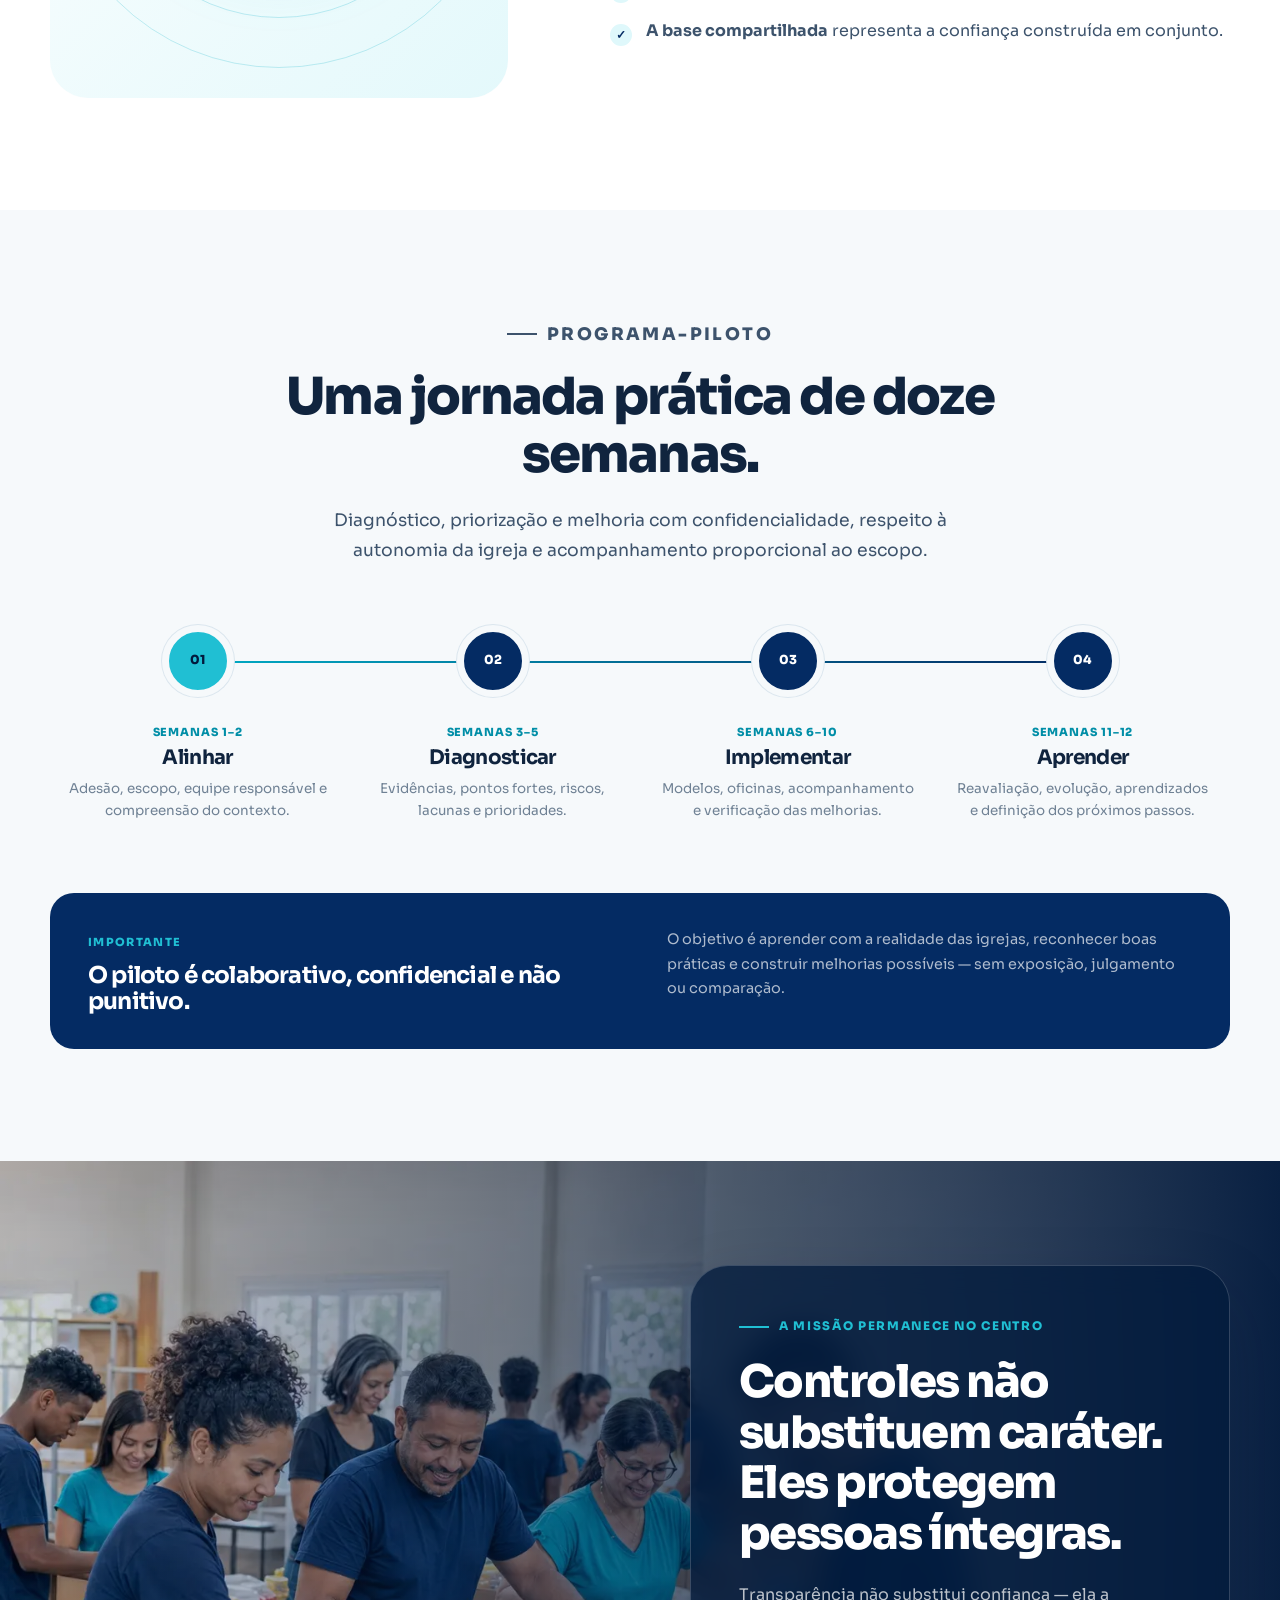
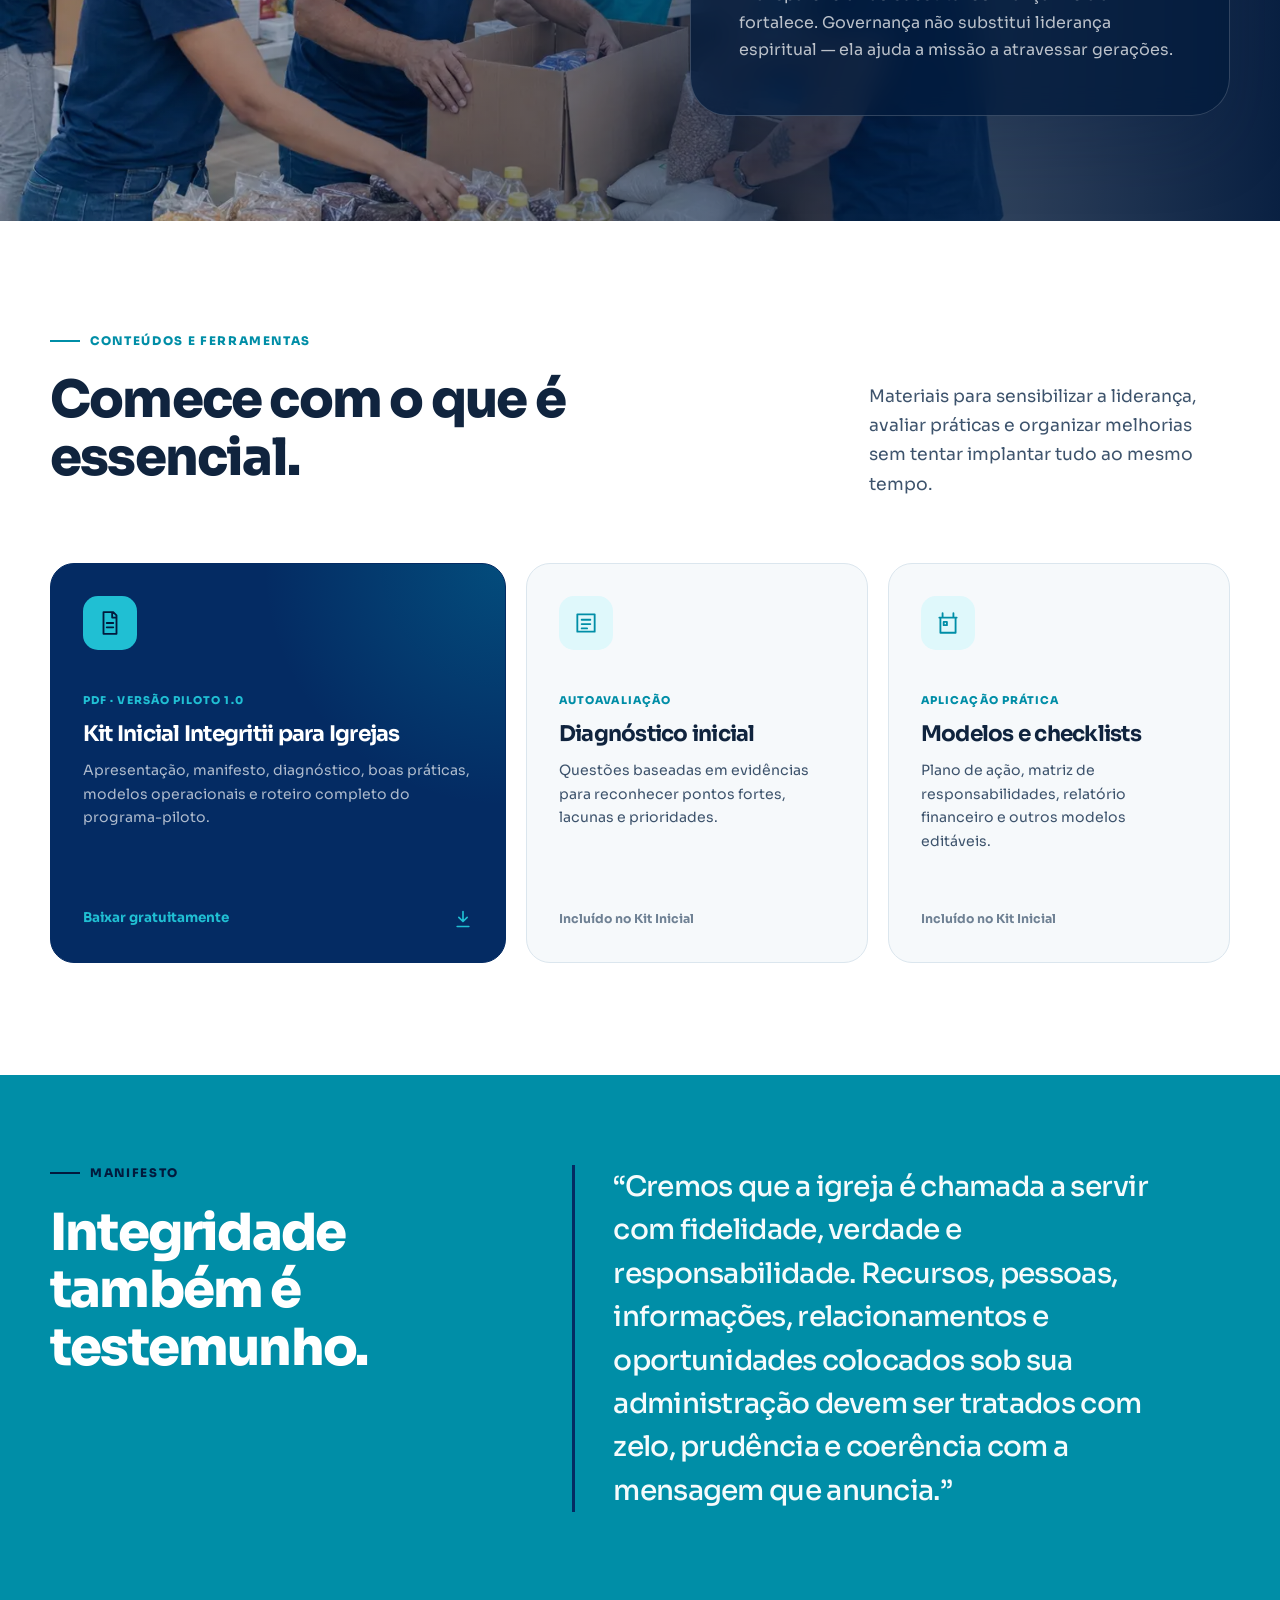
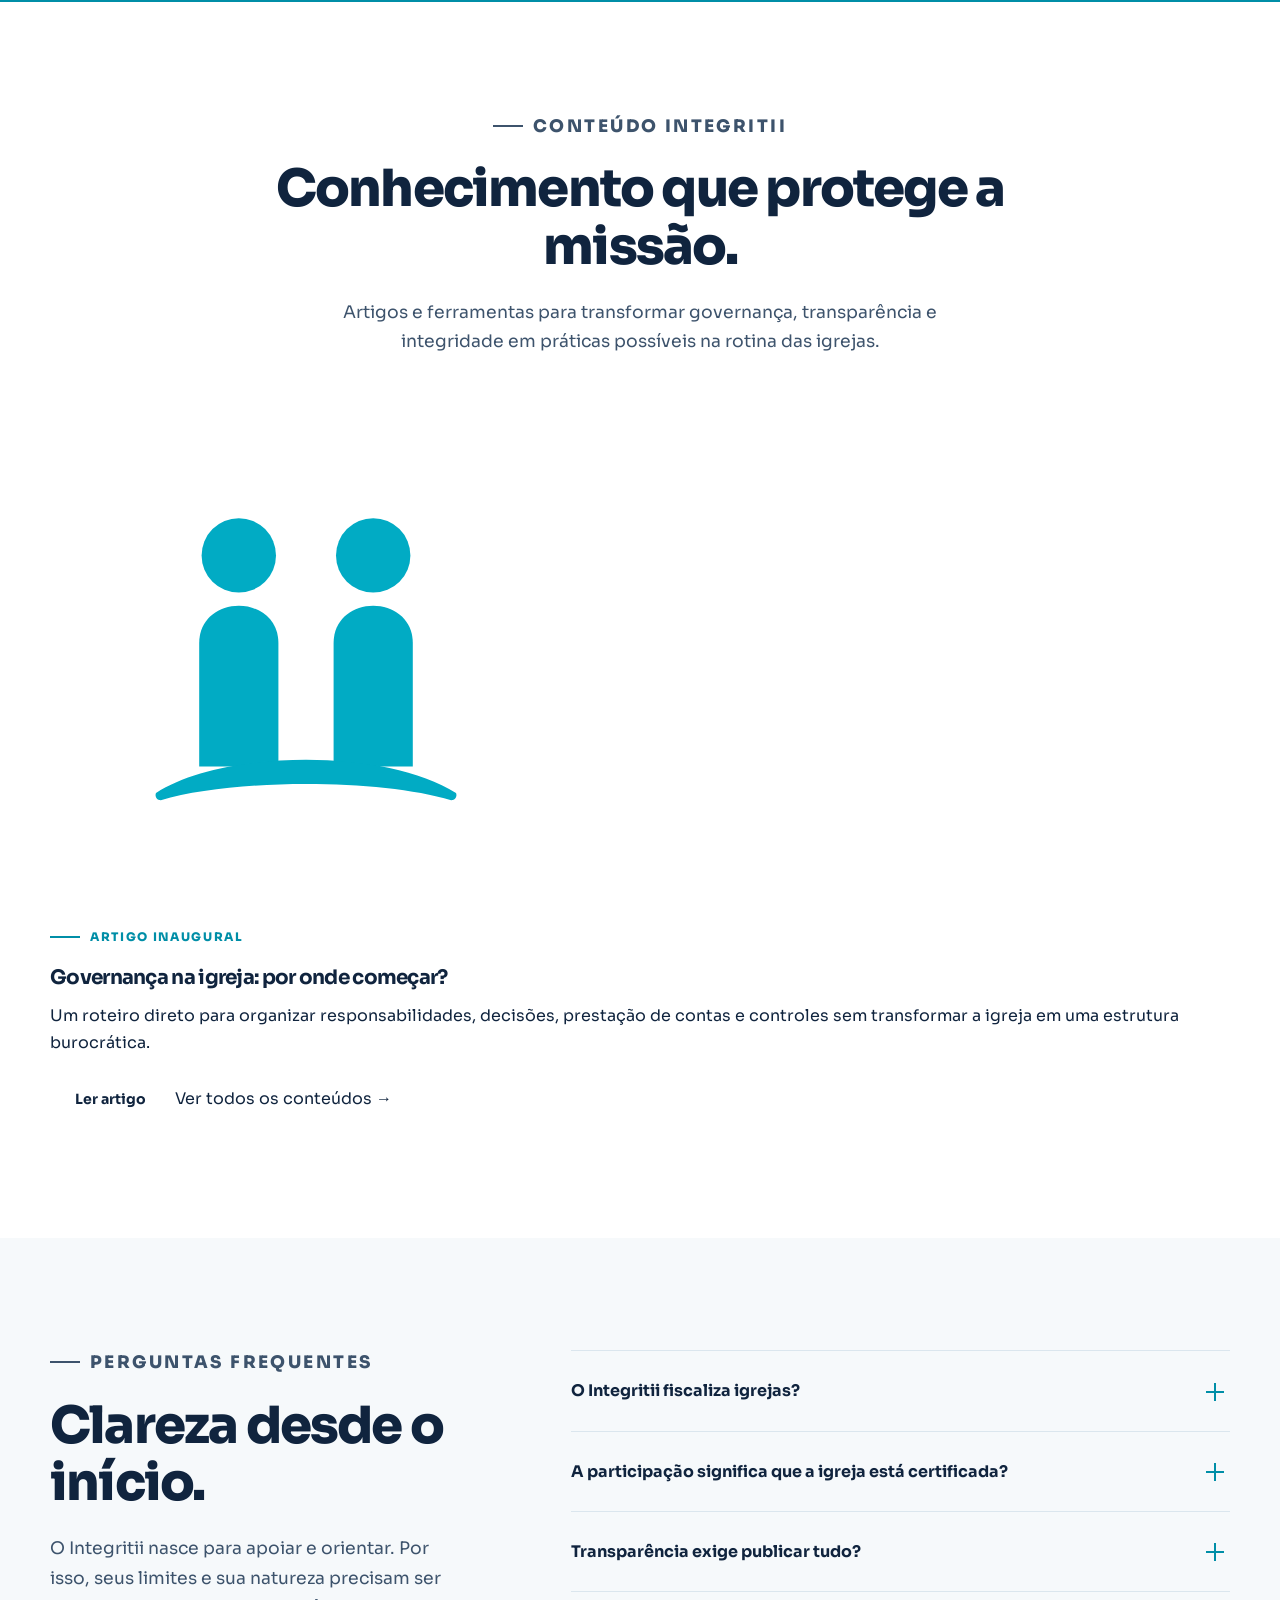
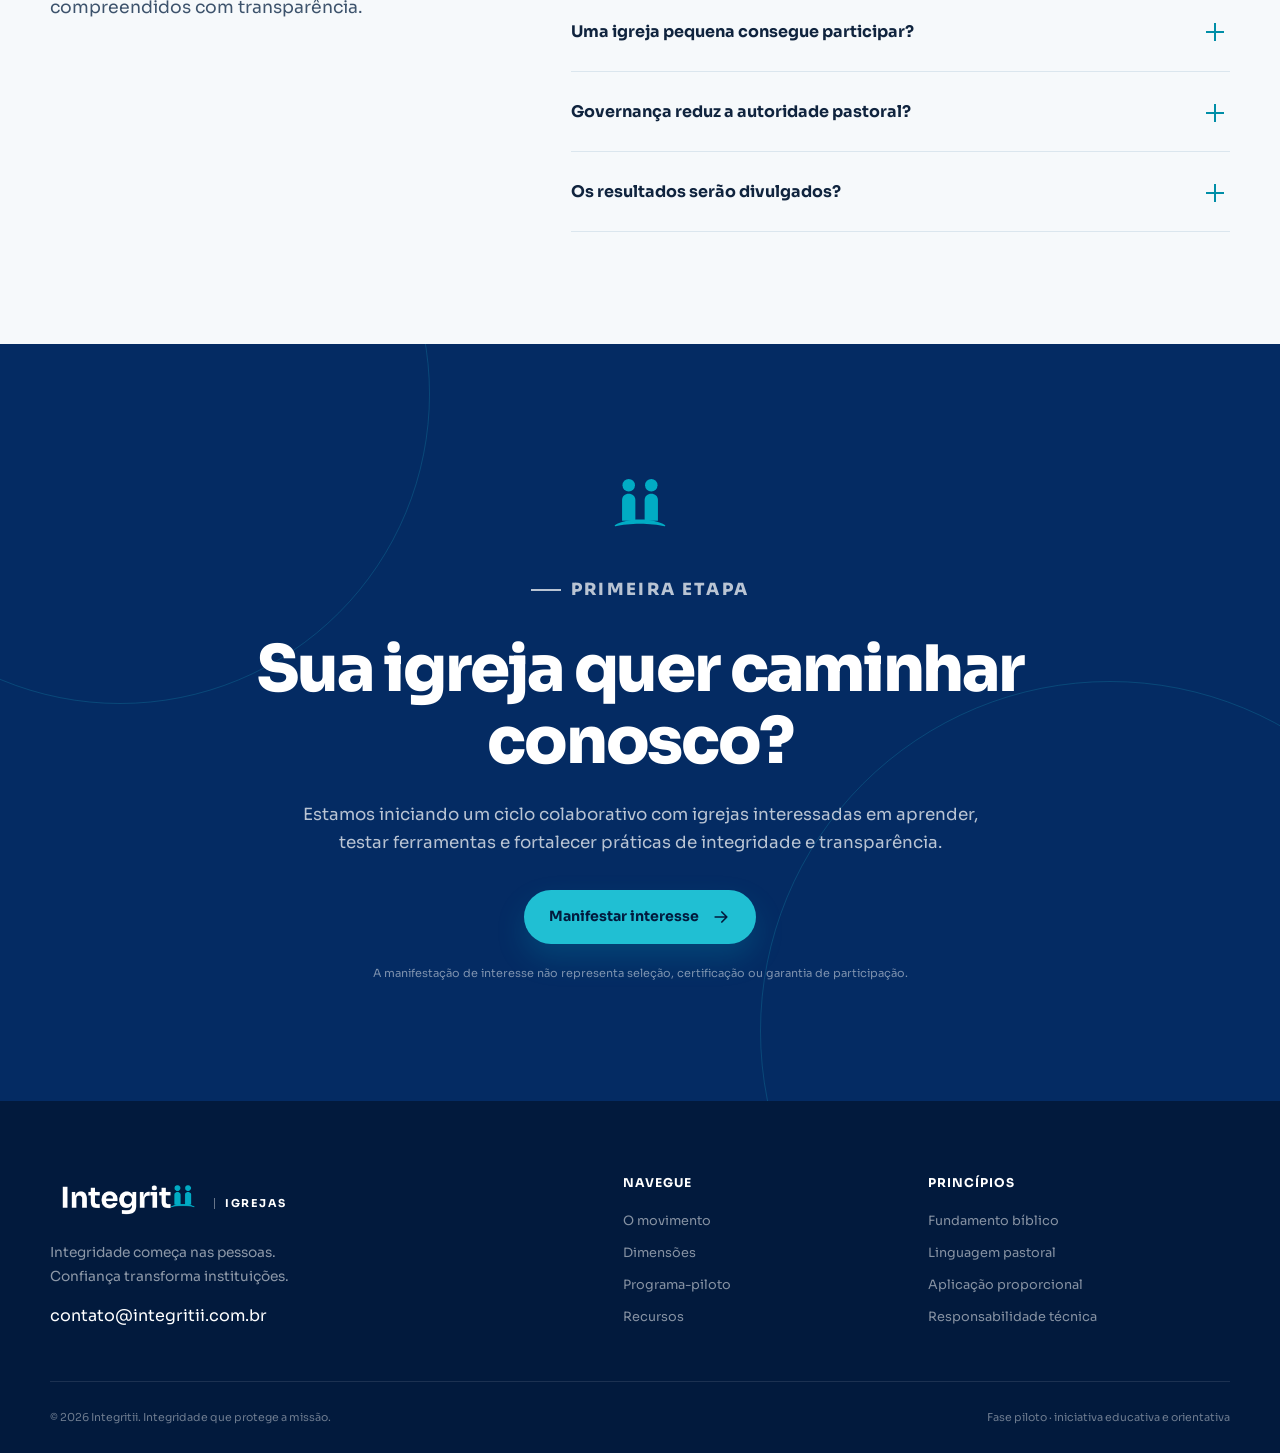
==== commit 74436151: "Atualiza conteúdo institucional e adiciona blog" ====
--- a/index.html
+++ b/index.html
@@ -46,7 +46,10 @@
           <a href="#dimensoes">Dimensões</a>
           <a href="#jornada">Jornada</a>
           <a href="#recursos">Recursos</a>
+          <a href="blog/">Blog</a>
+          <a href="diagnostico/">Diagnóstico</a>
           <a href="#faq">Dúvidas</a>
+          <a href="blog/">Blog</a>
           <a href="diagnostico/">Diagnóstico</a>
           <a class="nav-cta" href="#participar">Participar</a>
         </nav>
@@ -533,6 +536,28 @@
         </div>
       </section>
 
+      <section class="section blog-preview-section" id="blog" aria-labelledby="blog-preview-title">
+        <div class="container">
+          <div class="section-heading section-heading-center">
+            <p class="eyebrow"><span></span> Conteúdo Integritii</p>
+            <h2 id="blog-preview-title">Conhecimento que protege a missão.</h2>
+            <p>Artigos e ferramentas para transformar governança, transparência e integridade em práticas possíveis na rotina das igrejas.</p>
+          </div>
+          <article class="blog-feature-card">
+            <div class="blog-feature-symbol" aria-hidden="true">
+              <img src="assets/images/simbolo-integritii.svg" alt="" />
+            </div>
+            <div class="blog-feature-copy">
+              <p class="eyebrow"><span></span> Artigo inaugural</p>
+              <h3>Governança na igreja: por onde começar?</h3>
+              <p>Um roteiro direto para organizar responsabilidades, decisões, prestação de contas e controles sem transformar a igreja em uma estrutura burocrática.</p>
+              <a class="button button-secondary" href="blog/governanca-na-igreja-por-onde-comecar.html">Ler artigo</a>
+              <a class="blog-all-link" href="blog/">Ver todos os conteúdos →</a>
+            </div>
+          </article>
+        </div>
+      </section>
+
       <section class="section faq-section" id="faq" aria-labelledby="faq-title">
         <div class="container faq-layout">
           <div class="faq-intro">
@@ -619,7 +644,7 @@
           </p>
           <a
             class="button button-primary"
-            href="mailto:contato@valuii.com.br?subject=Interesse%20no%20Integritii%20Igrejas"
+            href="mailto:contato@integritii.com.br?subject=Interesse%20no%20Integritii%20Igrejas"
           >
             Manifestar interesse
             <svg viewBox="0 0 24 24" aria-hidden="true">
@@ -633,23 +658,7 @@
         </div>
       </section>
 
-      <section
-        class="coordination-section"
-        aria-labelledby="coordination-title"
-      >
-        <div class="container coordination-content">
-          <p class="eyebrow"><span></span> Liderança do movimento</p>
-          <h2 id="coordination-title">Coordenação Geral</h2>
-          <p class="coordination-name">Rafael Bandeira</p>
-          <p class="coordination-bio">
-            Economista, administrador, contador, teólogo e doutorando em
-            Administração, com atuação no ministério pastoral. Auditor Líder em
-            Compliance (ISO 37301), possui experiência em auditoria
-            econômico-financeira, governança e sistemas de gestão de compliance
-            e integridade.
-          </p>
-        </div>
-      </section>
+
     </main>
 
     <footer class="site-footer">
@@ -672,6 +681,7 @@
             Integridade começa nas pessoas.<br />Confiança transforma
             instituições.
           </p>
+          <a class="footer-email" href="mailto:contato@integritii.com.br">contato@integritii.com.br</a>
         </div>
 
         <nav class="footer-nav" aria-label="Navegação do rodapé">
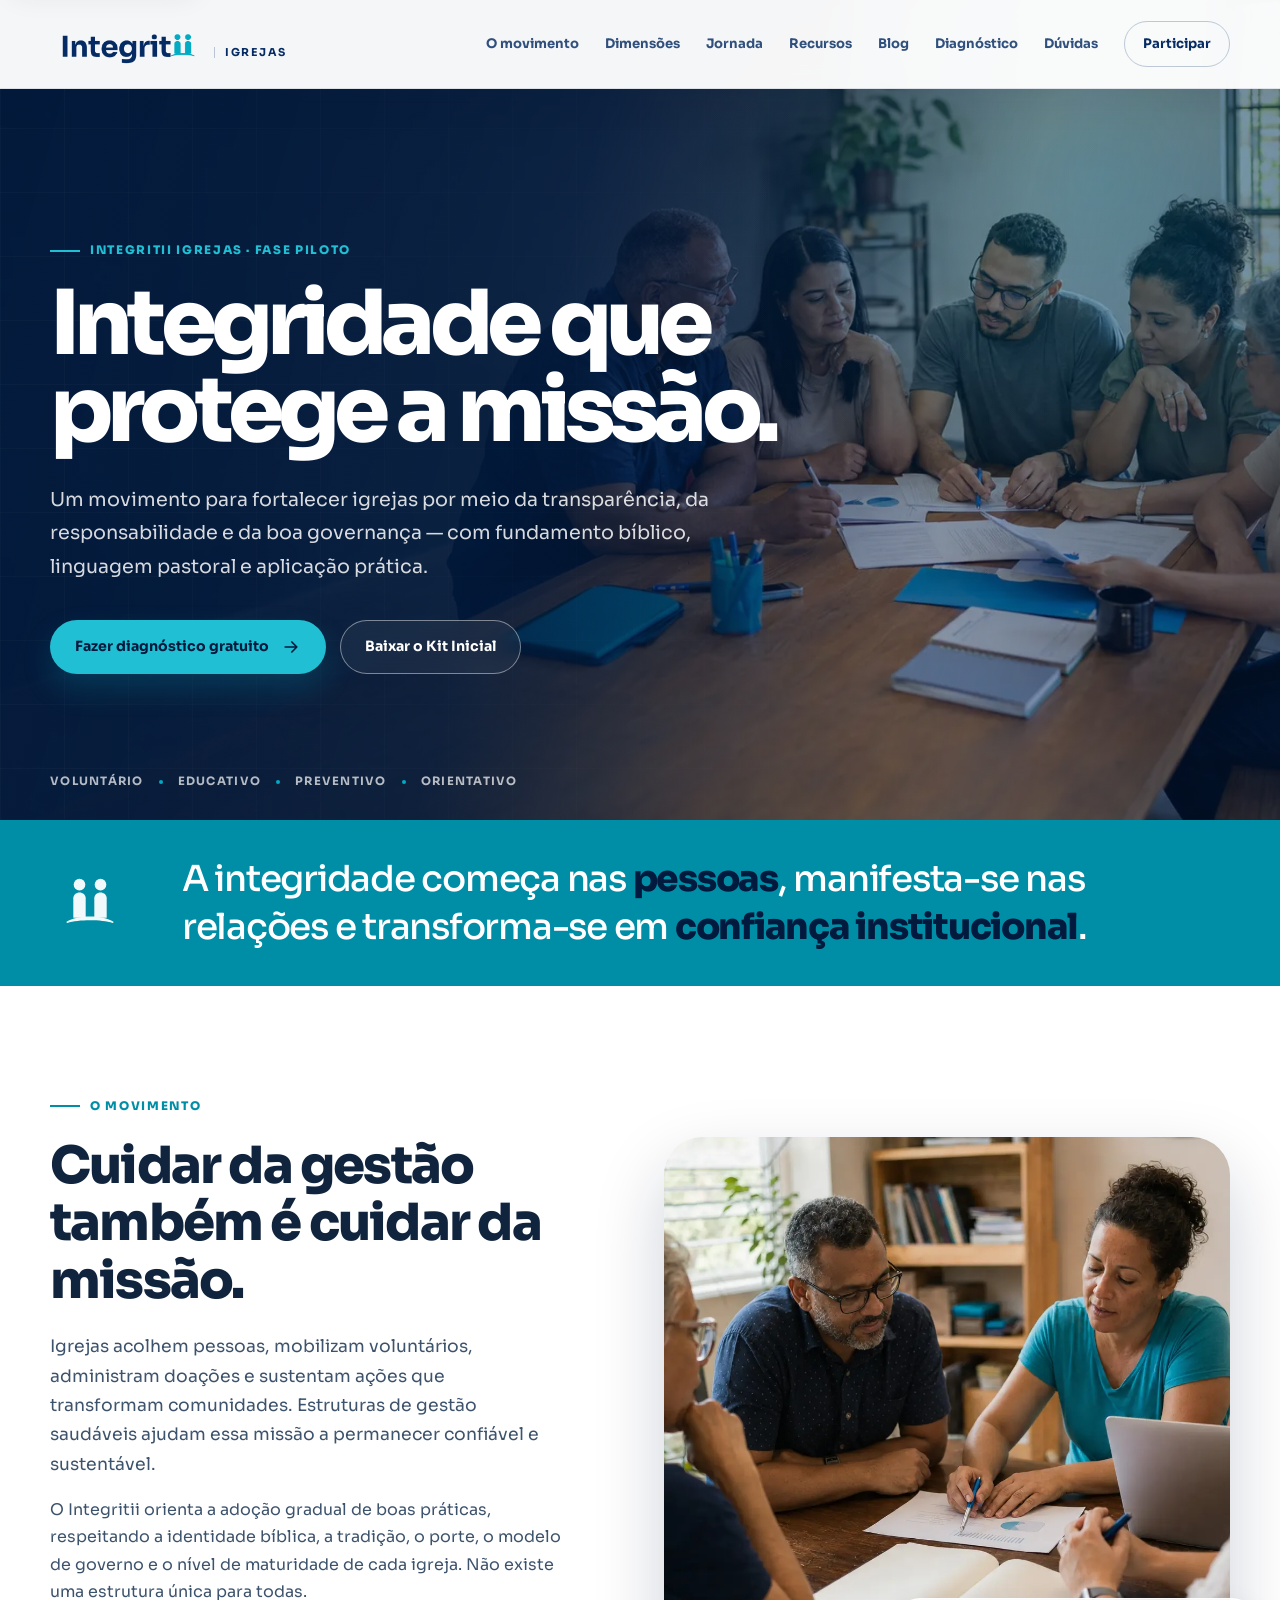
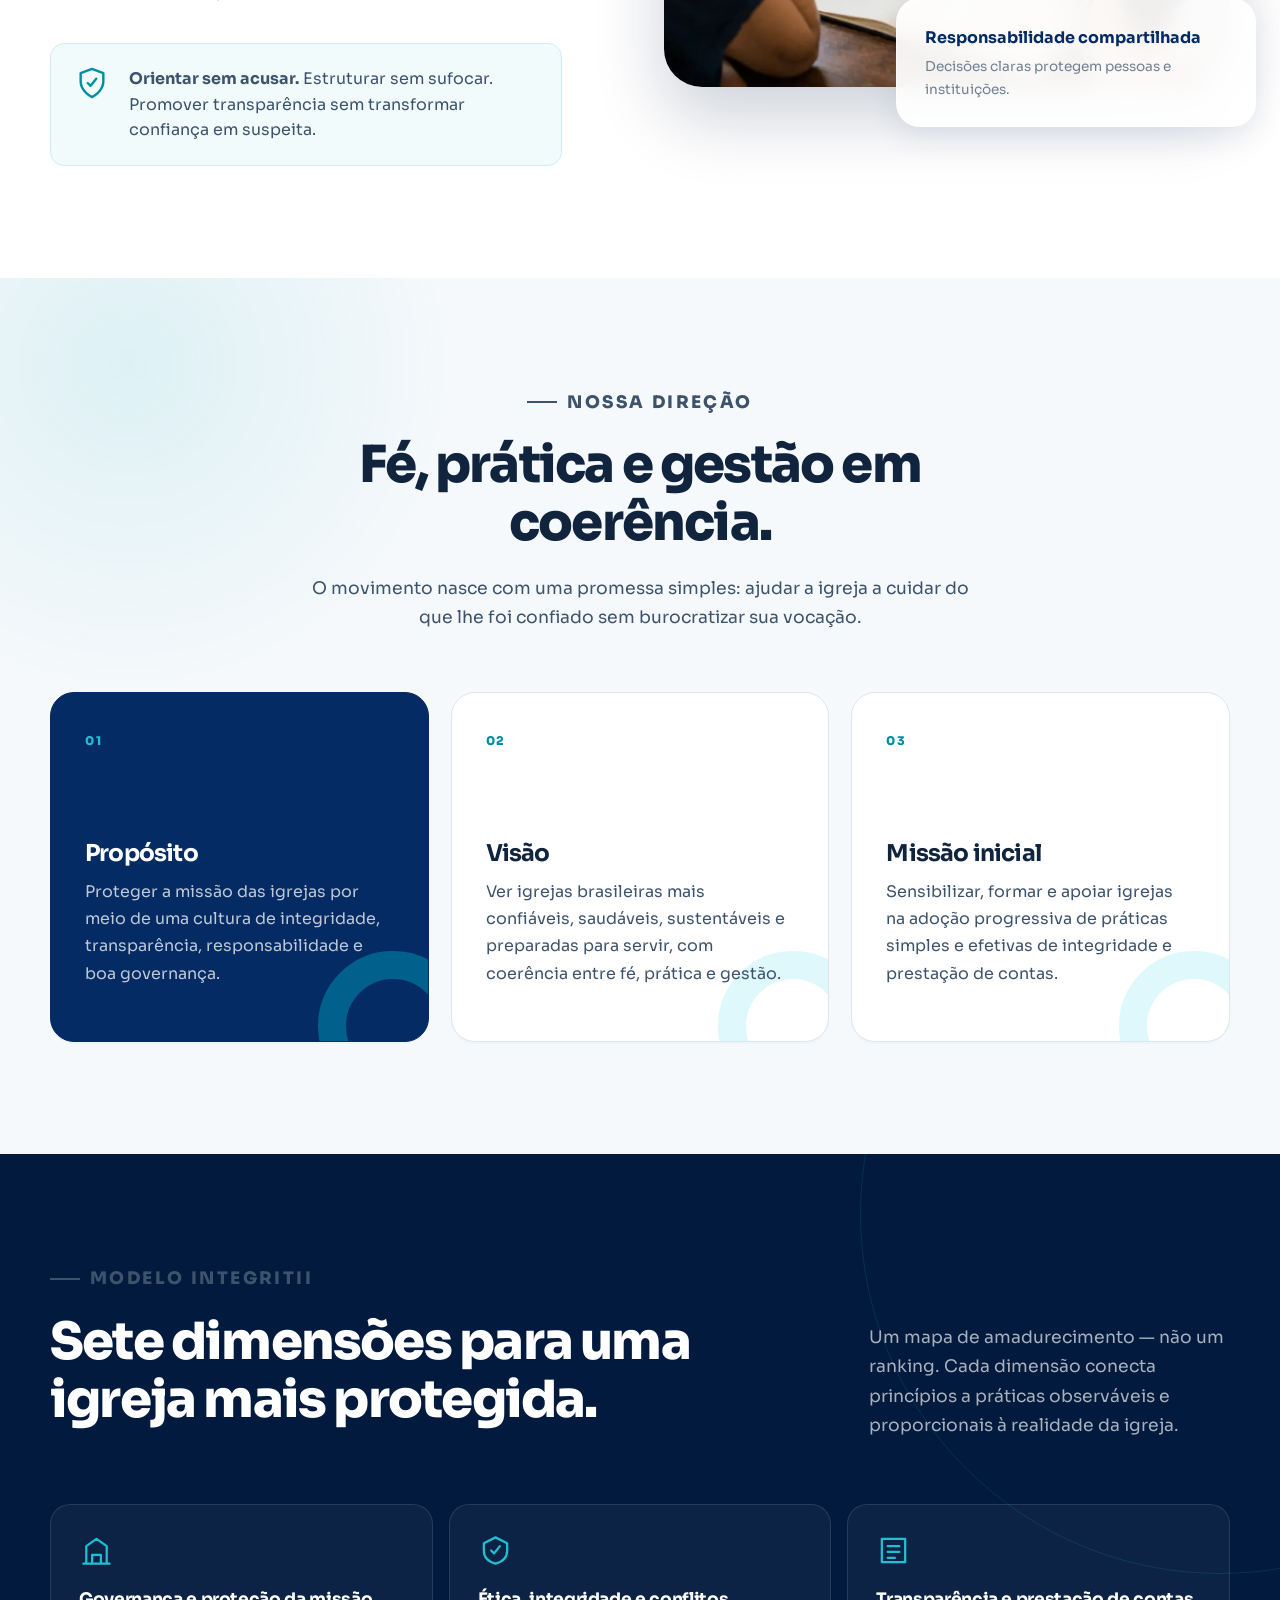
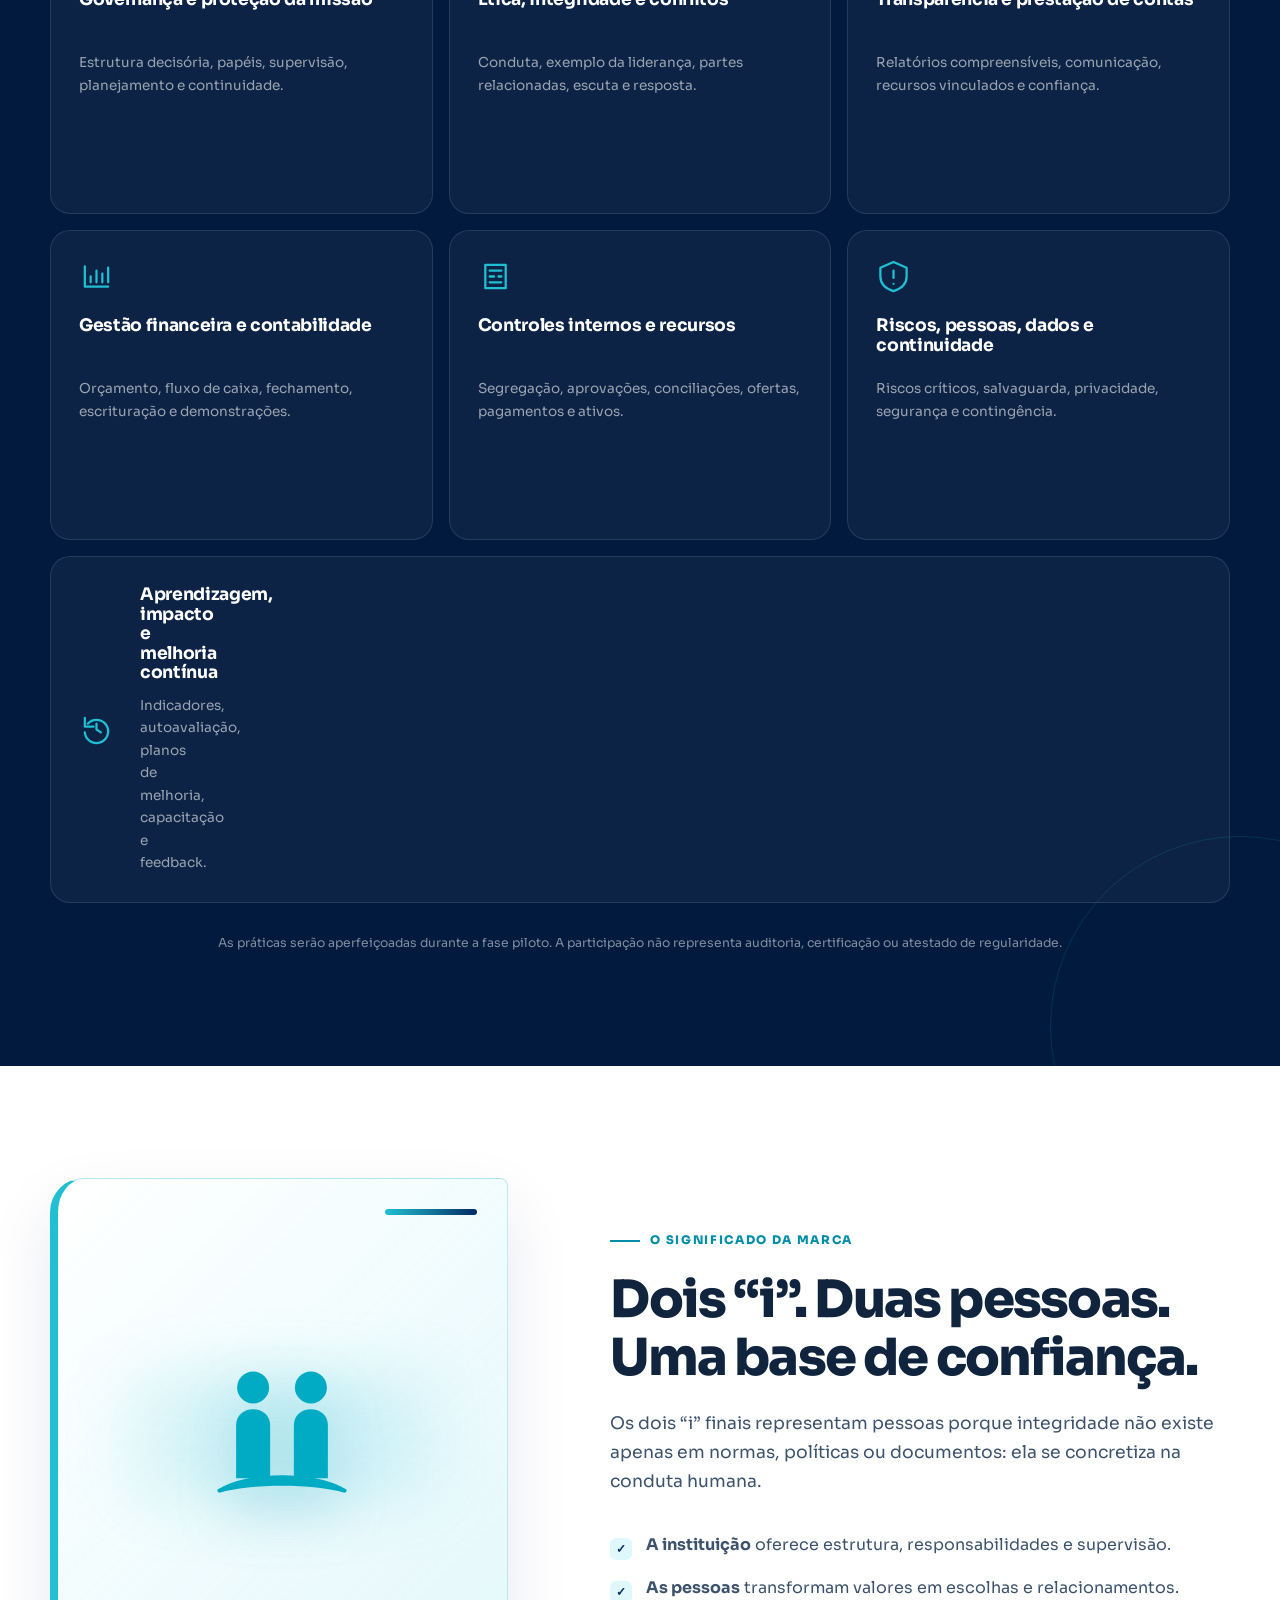
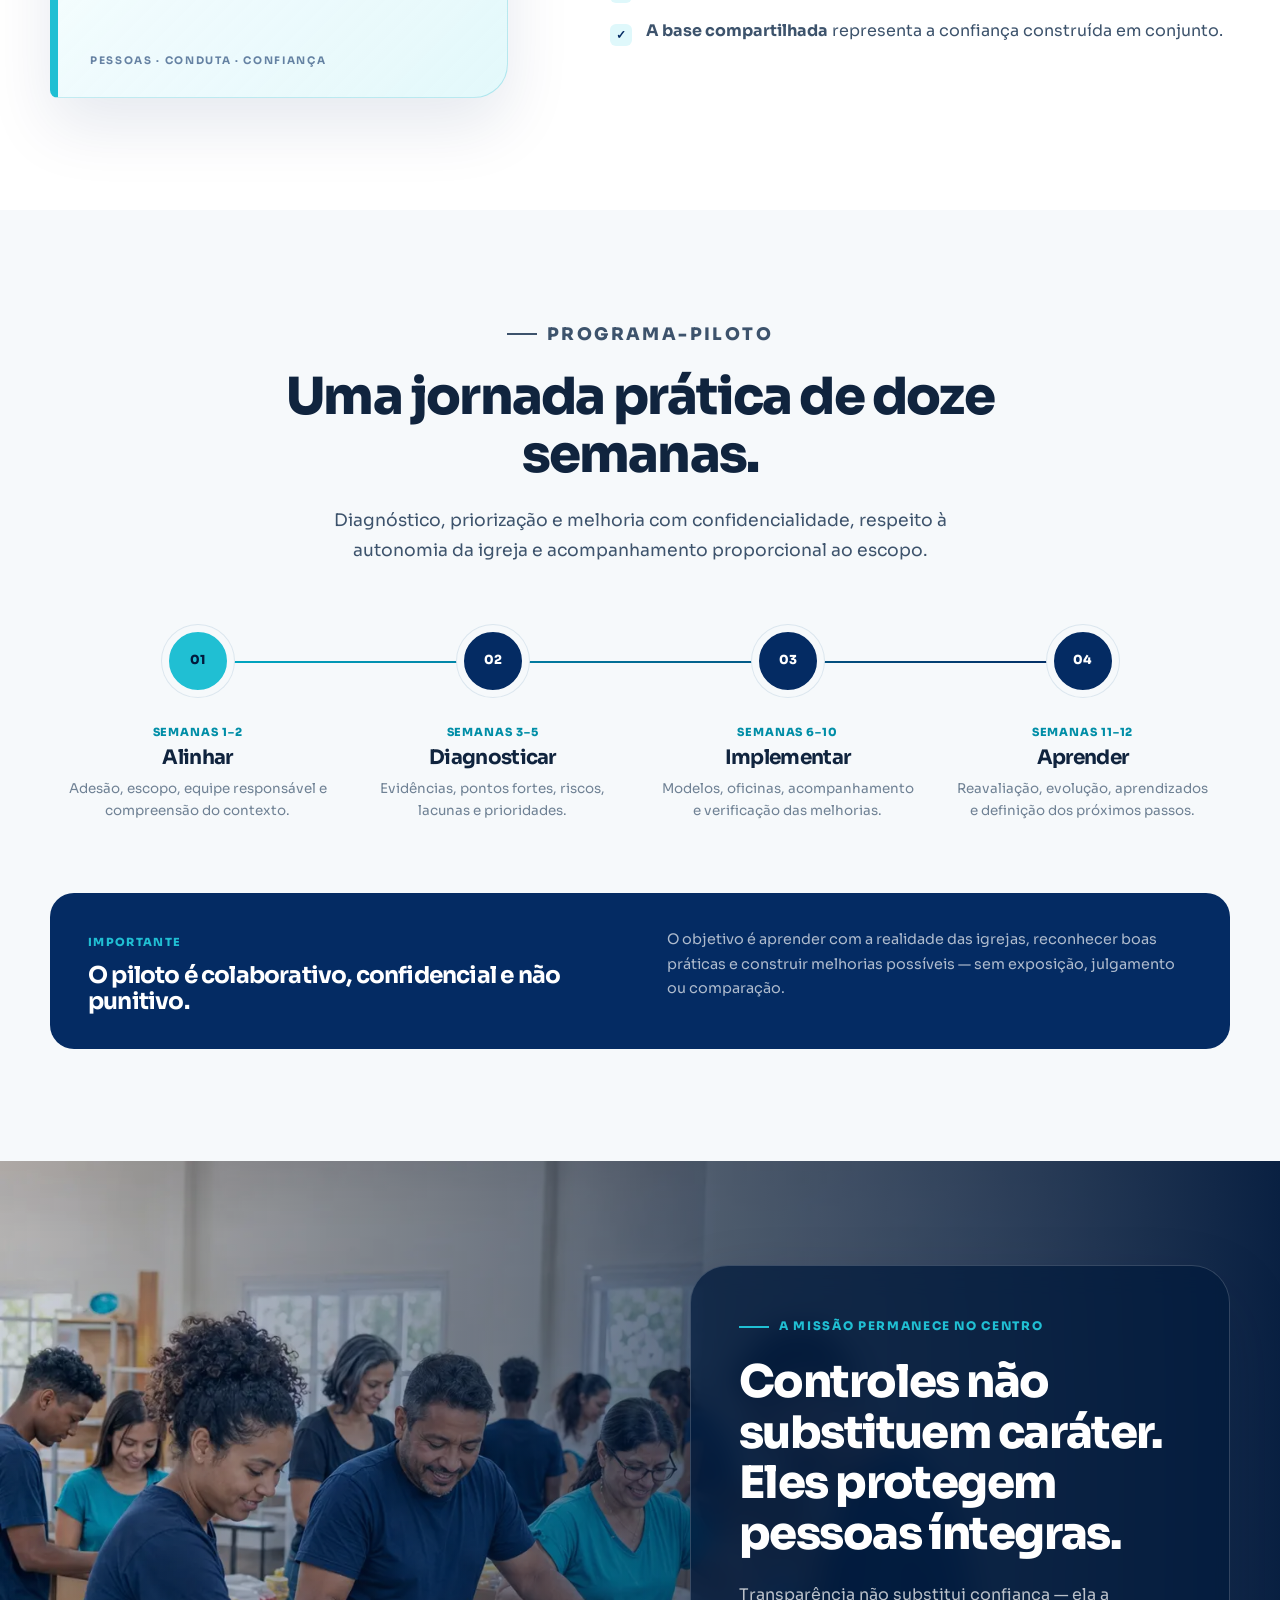
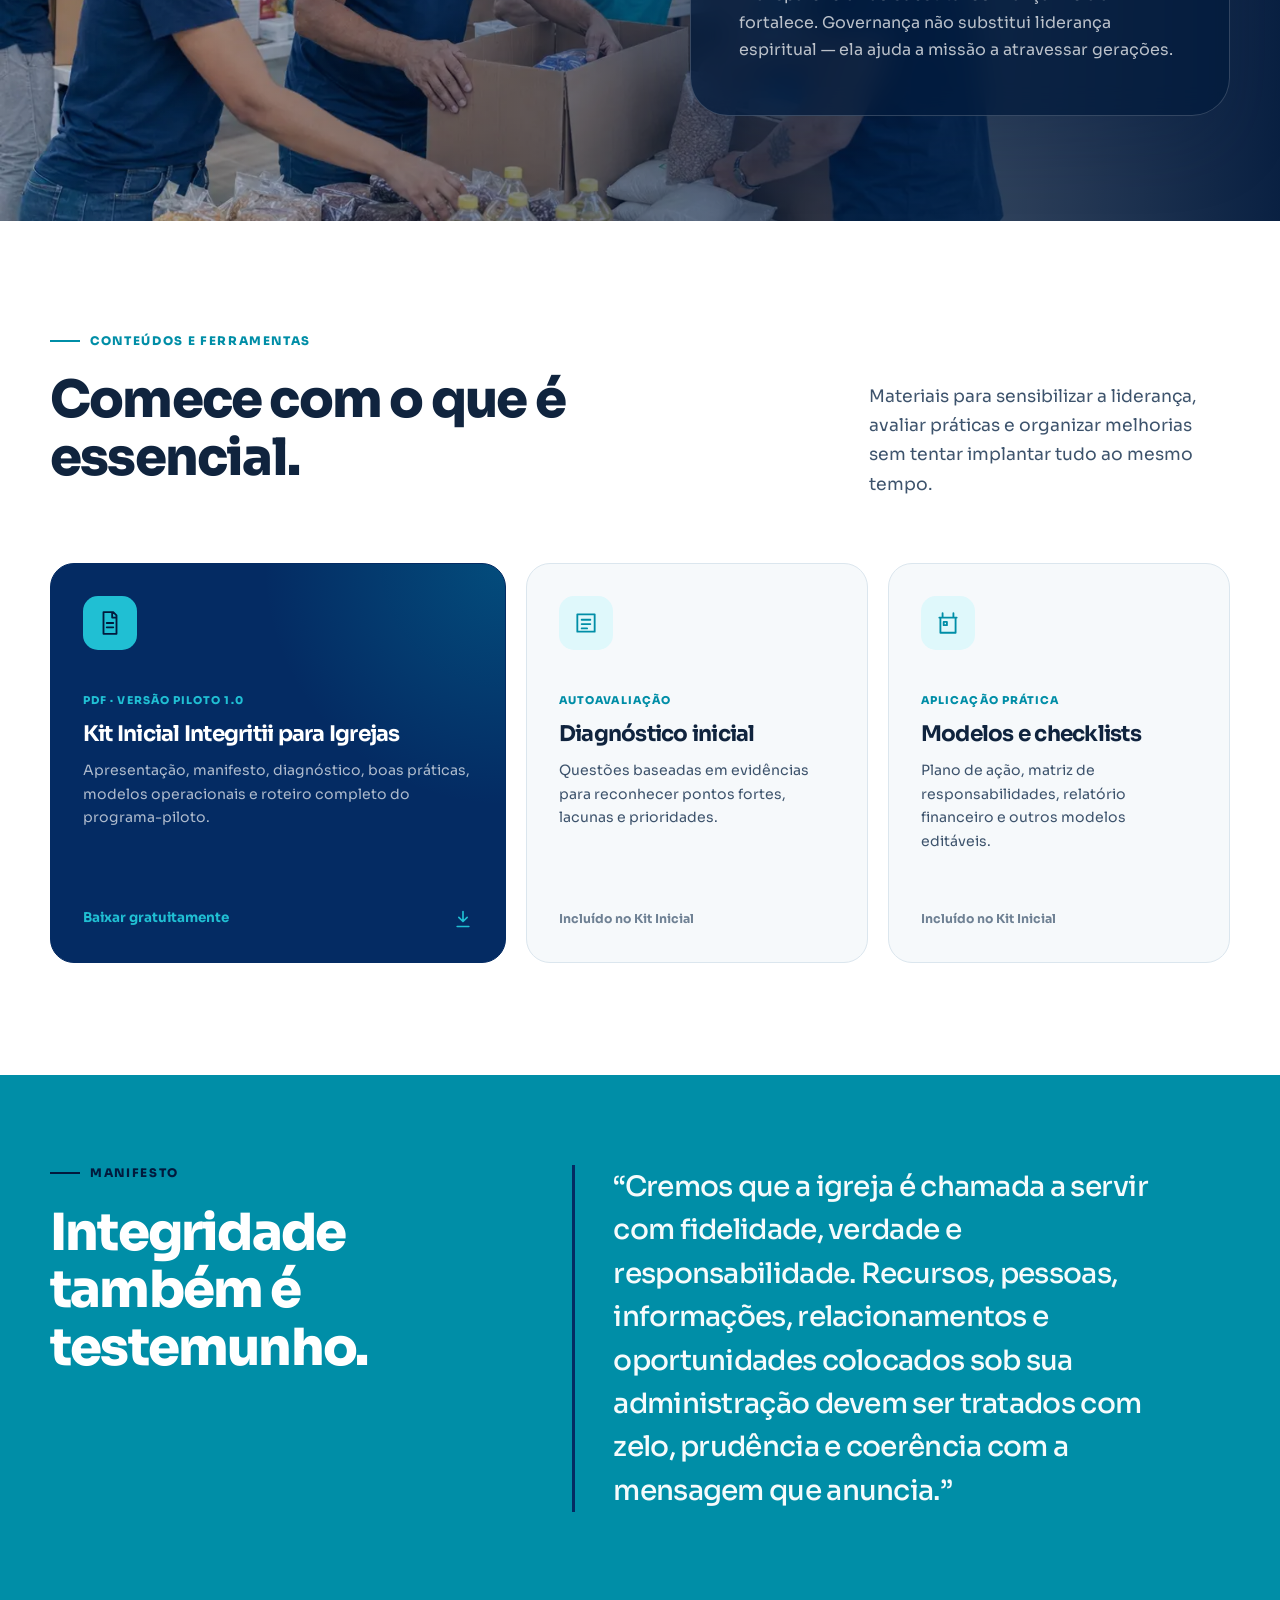
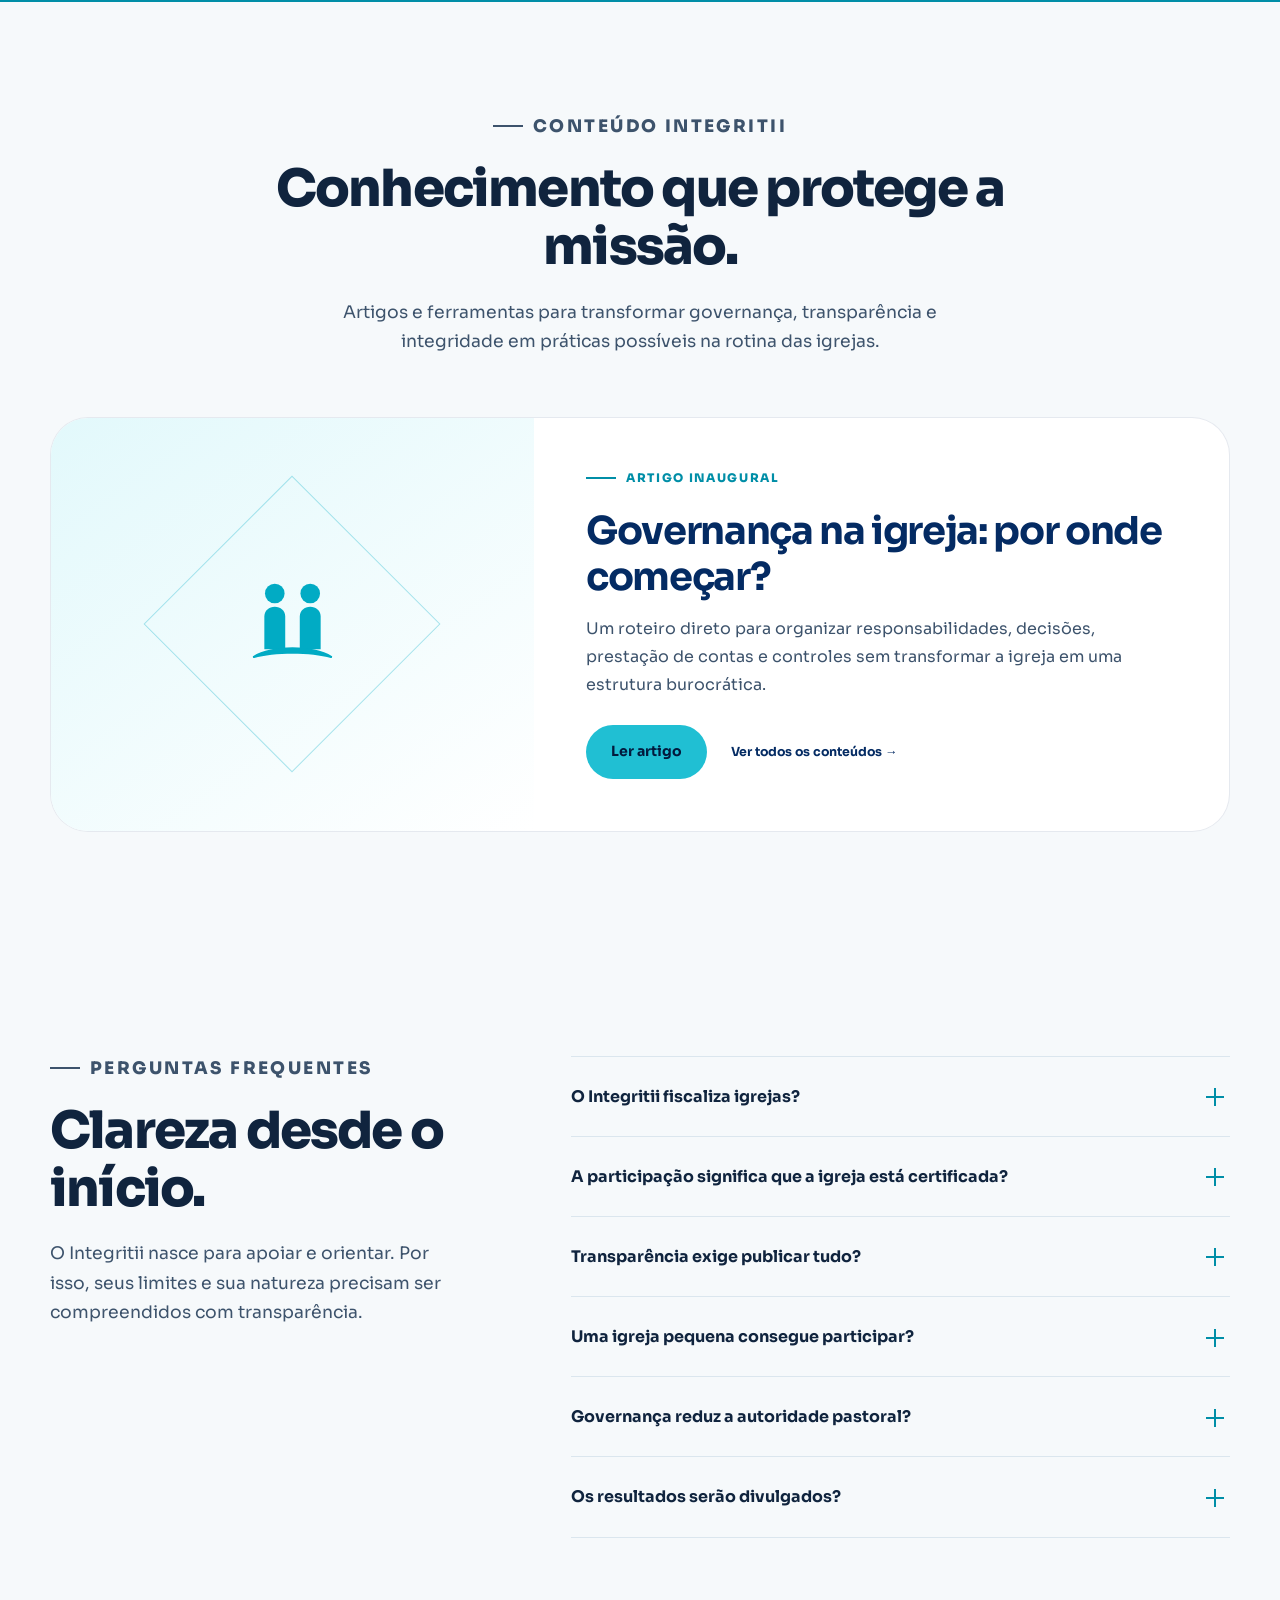
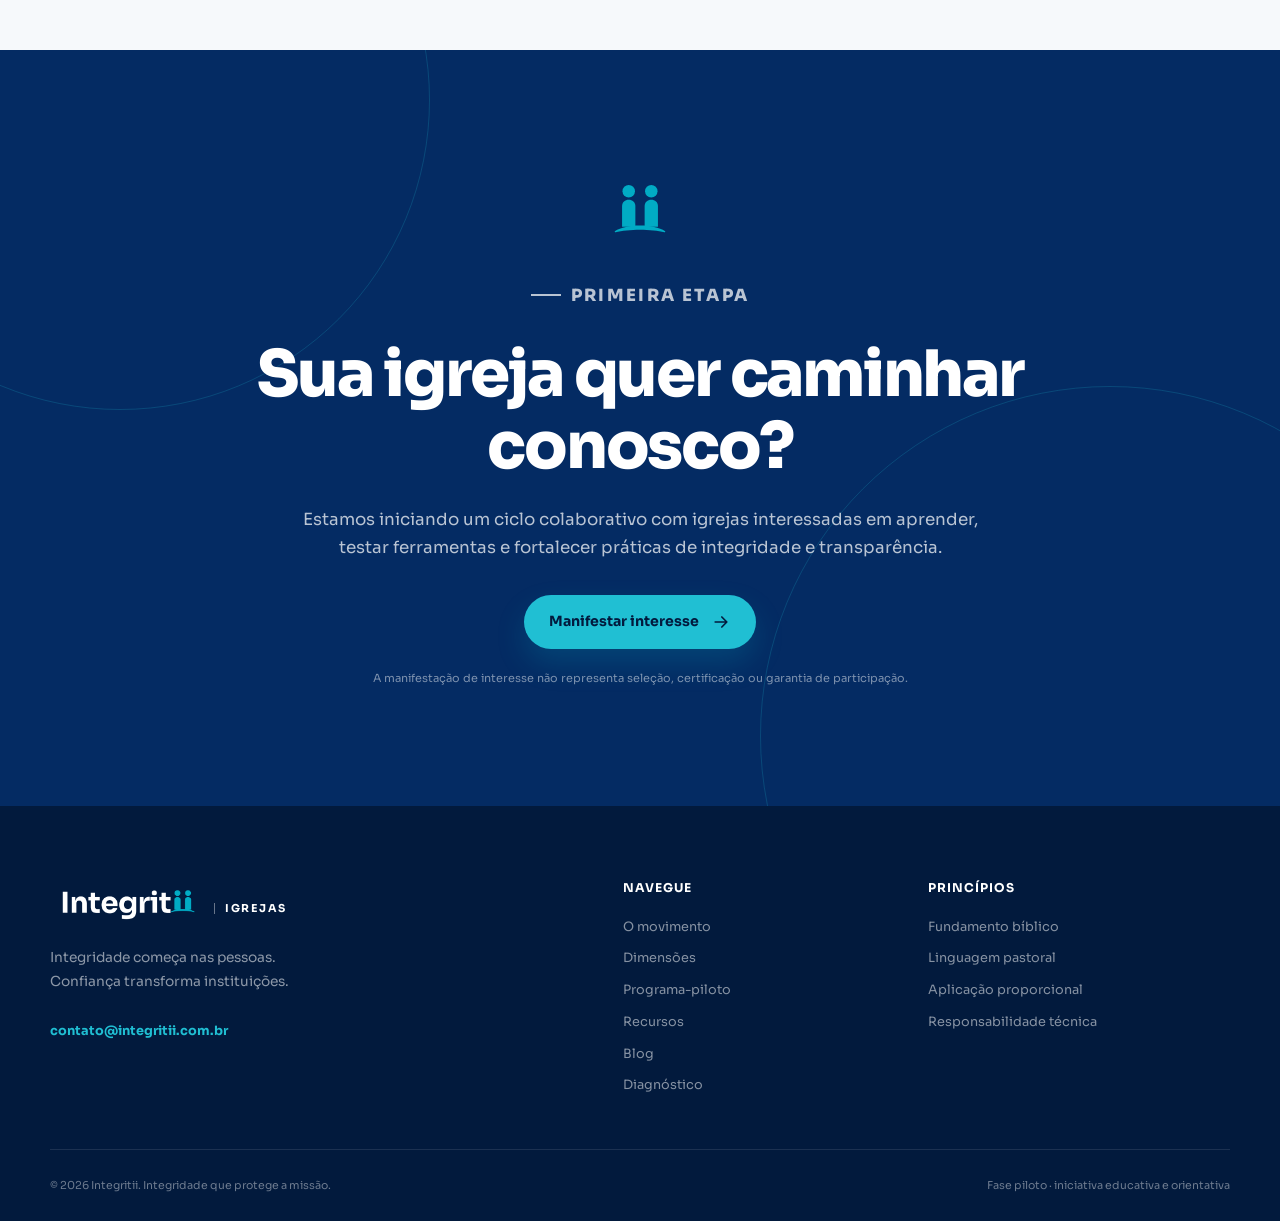
==== commit 989a5b9f: "Organiza navegação do site Integritii" ====
--- a/index.html
+++ b/index.html
@@ -49,8 +49,6 @@
           <a href="blog/">Blog</a>
           <a href="diagnostico/">Diagnóstico</a>
           <a href="#faq">Dúvidas</a>
-          <a href="blog/">Blog</a>
-          <a href="diagnostico/">Diagnóstico</a>
           <a class="nav-cta" href="#participar">Participar</a>
         </nav>
       </div>
@@ -690,6 +688,8 @@
           <a href="#dimensoes">Dimensões</a>
           <a href="#jornada">Programa-piloto</a>
           <a href="#recursos">Recursos</a>
+          <a href="blog/">Blog</a>
+          <a href="diagnostico/">Diagnóstico</a>
         </nav>
 
         <div class="footer-nav">
--- a/styles.css
+++ b/styles.css
@@ -874,49 +874,54 @@
   position: relative;
   display: grid;
   min-height: 520px;
+  overflow: hidden;
   place-items: center;
-  border-radius: var(--radius-lg);
+  border: 1px solid rgba(1, 171, 196, 0.24);
+  border-left: 8px solid var(--turquoise-400);
+  border-radius: 34px 8px 34px 8px;
   background:
-    linear-gradient(
-      135deg,
-      rgba(255, 255, 255, 0.9),
-      rgba(223, 248, 251, 0.75)
-    ),
+    linear-gradient(135deg, rgba(255, 255, 255, 0.98), rgba(223, 248, 251, 0.78)),
     var(--sky-50);
-}
-
-.people-symbol::before,
+  box-shadow: 0 28px 65px rgba(4, 43, 99, 0.1);
+}
+
+.people-symbol::before {
+  position: absolute;
+  top: 30px;
+  right: 30px;
+  width: 92px;
+  height: 6px;
+  border-radius: 99px;
+  background: linear-gradient(90deg, var(--turquoise-400), var(--navy-900));
+  content: "";
+}
+
 .people-symbol::after {
   position: absolute;
-  border: 1px solid rgba(1, 171, 196, 0.22);
-  border-radius: 50%;
-  content: "";
-}
-
-.people-symbol::before {
-  width: 360px;
-  height: 360px;
-}
-
-.people-symbol::after {
-  width: 460px;
-  height: 460px;
+  bottom: 28px;
+  left: 32px;
+  color: rgba(4, 43, 99, 0.58);
+  content: "PESSOAS · CONDUTA · CONFIANÇA";
+  font-family: "Sora", sans-serif;
+  font-size: 0.65rem;
+  font-weight: 700;
+  letter-spacing: 0.16em;
 }
 
 .people-symbol img {
   position: relative;
   z-index: 2;
-  width: 210px;
-  filter: drop-shadow(0 30px 30px rgba(1, 142, 167, 0.16));
+  width: 220px;
+  filter: drop-shadow(0 26px 28px rgba(1, 142, 167, 0.18));
 }
 
 .symbol-glow {
   position: absolute;
-  width: 260px;
-  height: 260px;
-  border-radius: 50%;
-  background: rgba(32, 191, 211, 0.18);
-  filter: blur(32px);
+  width: 72%;
+  height: 130px;
+  border-radius: 18px;
+  background: linear-gradient(90deg, rgba(32, 191, 211, 0.08), rgba(32, 191, 211, 0.24), rgba(32, 191, 211, 0.08));
+  filter: blur(30px);
 }
 
 .check-list {
@@ -940,7 +945,7 @@
   display: grid;
   width: 22px;
   height: 22px;
-  border-radius: 50%;
+  border-radius: 6px;
   color: var(--navy-900);
   background: var(--turquoise-100);
   content: "✓";
@@ -1256,6 +1261,107 @@
   line-height: 1.55;
 }
 
+/* Blog preview */
+
+.blog-preview-section {
+  background: var(--surface-soft);
+}
+
+.blog-feature-card {
+  display: grid;
+  overflow: hidden;
+  margin-top: 46px;
+  border: 1px solid rgba(4, 43, 99, 0.1);
+  border-radius: var(--radius-lg);
+  background: #fff;
+  box-shadow: var(--shadow-soft);
+  grid-template-columns: minmax(280px, 0.82fr) minmax(0, 1.18fr);
+}
+
+.blog-feature-symbol {
+  position: relative;
+  display: grid;
+  min-height: 360px;
+  overflow: hidden;
+  place-items: center;
+  background: linear-gradient(145deg, rgba(223, 248, 251, 0.9), #fff);
+}
+
+.blog-feature-symbol::before {
+  position: absolute;
+  width: 210px;
+  height: 210px;
+  border: 1px solid rgba(1, 171, 196, 0.32);
+  content: "";
+  transform: rotate(45deg);
+}
+
+.blog-feature-symbol img {
+  position: relative;
+  z-index: 2;
+  width: 135px;
+}
+
+.blog-feature-copy {
+  padding: 52px;
+}
+
+.blog-feature-copy h3 {
+  max-width: 620px;
+  margin: 14px 0;
+  color: var(--navy-900);
+  font-family: "Sora", sans-serif;
+  font-size: clamp(1.7rem, 3vw, 2.5rem);
+  line-height: 1.2;
+}
+
+.blog-feature-copy > p:not(.eyebrow) {
+  max-width: 630px;
+  margin-bottom: 26px;
+  color: var(--ink-700);
+  line-height: 1.75;
+}
+
+.blog-feature-copy .button {
+  color: var(--navy-950);
+  background: var(--turquoise-400);
+}
+
+.blog-all-link {
+  display: inline-flex;
+  margin-left: 20px;
+  color: var(--navy-900);
+  font-size: 0.78rem;
+  font-weight: 700;
+}
+
+.footer-email {
+  display: inline-flex;
+  margin-top: 14px;
+  color: var(--turquoise-400);
+  font-size: 0.8rem;
+  font-weight: 700;
+}
+
+@media (max-width: 760px) {
+  .blog-feature-card {
+    grid-template-columns: 1fr;
+  }
+
+  .blog-feature-symbol {
+    min-height: 220px;
+  }
+
+  .blog-feature-copy {
+    padding: 30px 22px;
+  }
+
+  .blog-all-link {
+    display: flex;
+    margin: 18px 0 0;
+  }
+}
+
 /* FAQ */
 
 .faq-section {
@@ -1393,45 +1499,6 @@
 }
 
 /* Coordenação Geral */
-
-.coordination-section {
-  padding-block: 76px;
-  border-top: 1px solid rgba(4, 43, 99, 0.08);
-  background: var(--surface-soft);
-}
-
-.coordination-content {
-  max-width: 900px;
-  text-align: center;
-}
-
-.coordination-content .eyebrow {
-  justify-content: center;
-}
-
-.coordination-content h2 {
-  margin-bottom: 18px;
-  color: var(--navy-900);
-  font-size: clamp(2rem, 4vw, 3rem);
-}
-
-.coordination-name {
-  margin-bottom: 12px;
-  color: var(--navy-900);
-  font-family: "Sora", sans-serif;
-  font-size: 1rem;
-  font-weight: 700;
-  letter-spacing: 0.04em;
-  text-transform: uppercase;
-}
-
-.coordination-bio {
-  max-width: 840px;
-  margin: 0 auto;
-  color: var(--ink-700);
-  font-size: 1rem;
-  line-height: 1.75;
-}
 
 /* Footer */
 
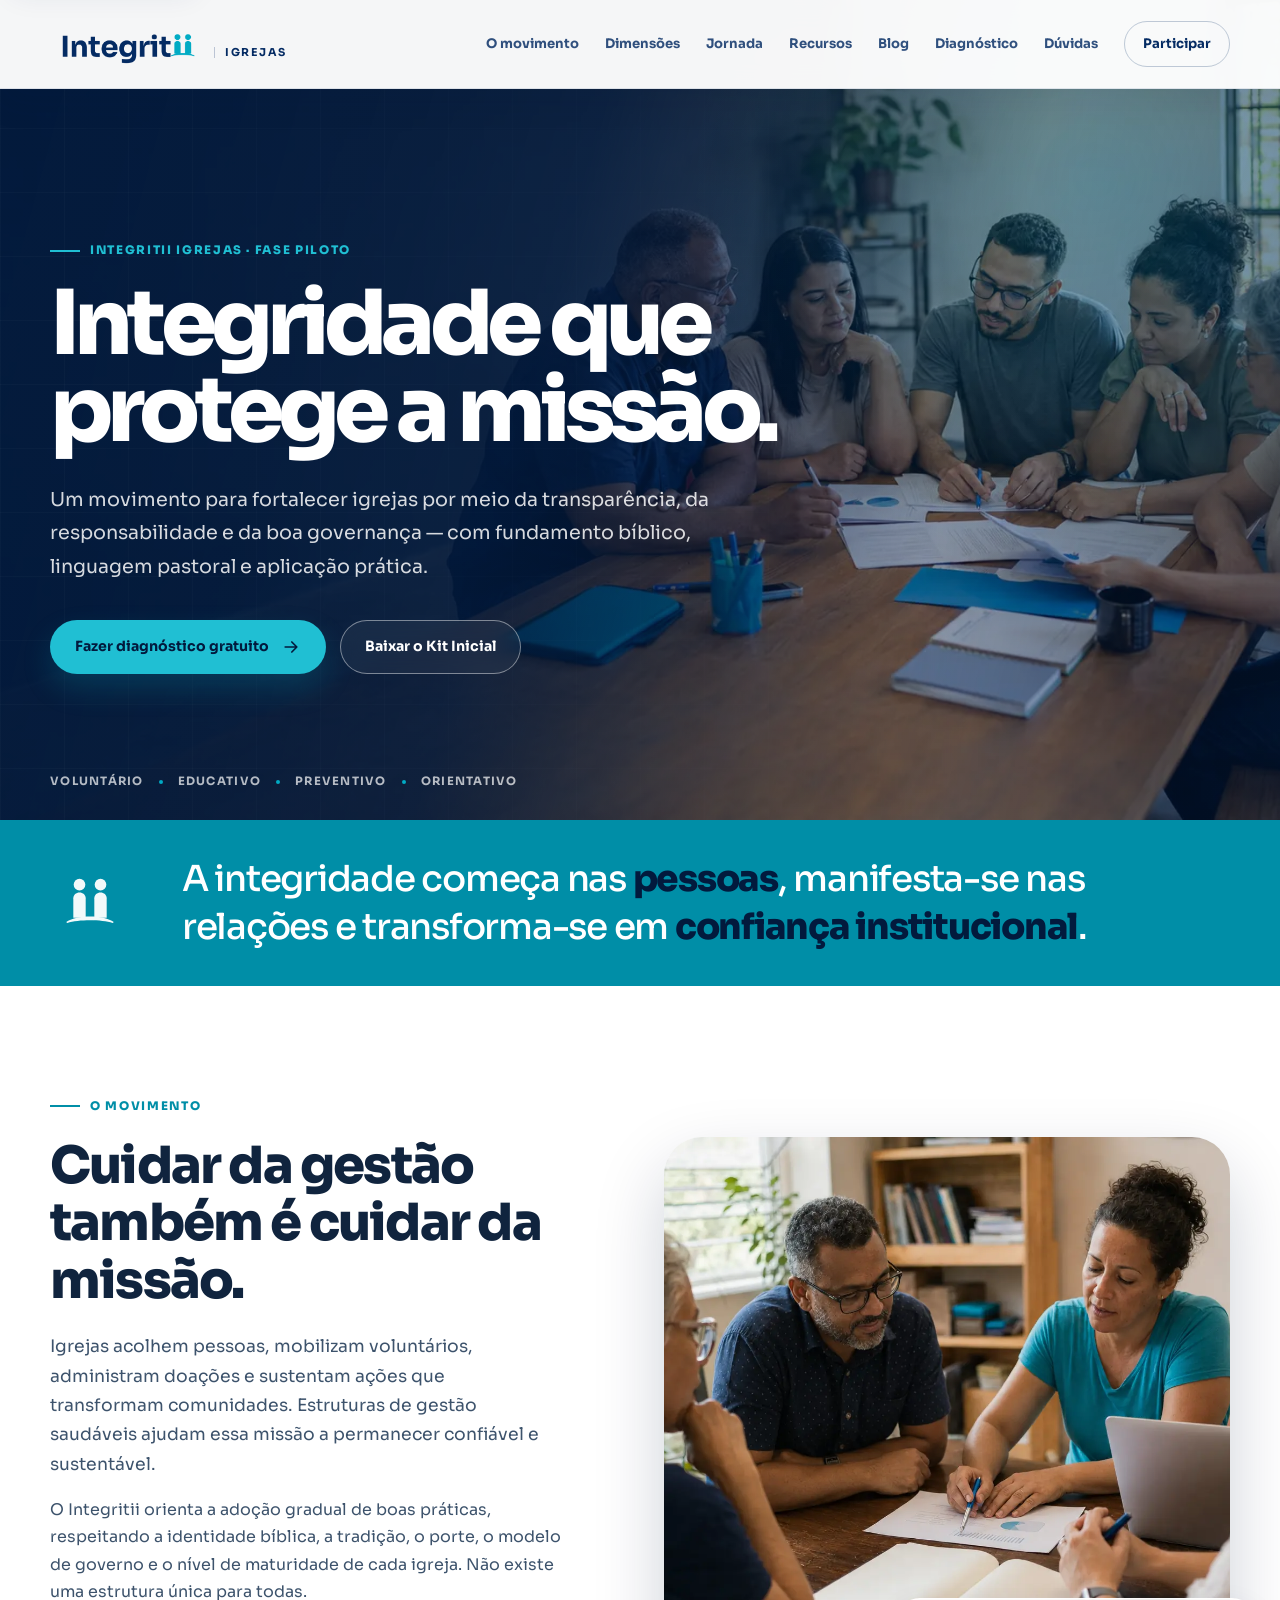
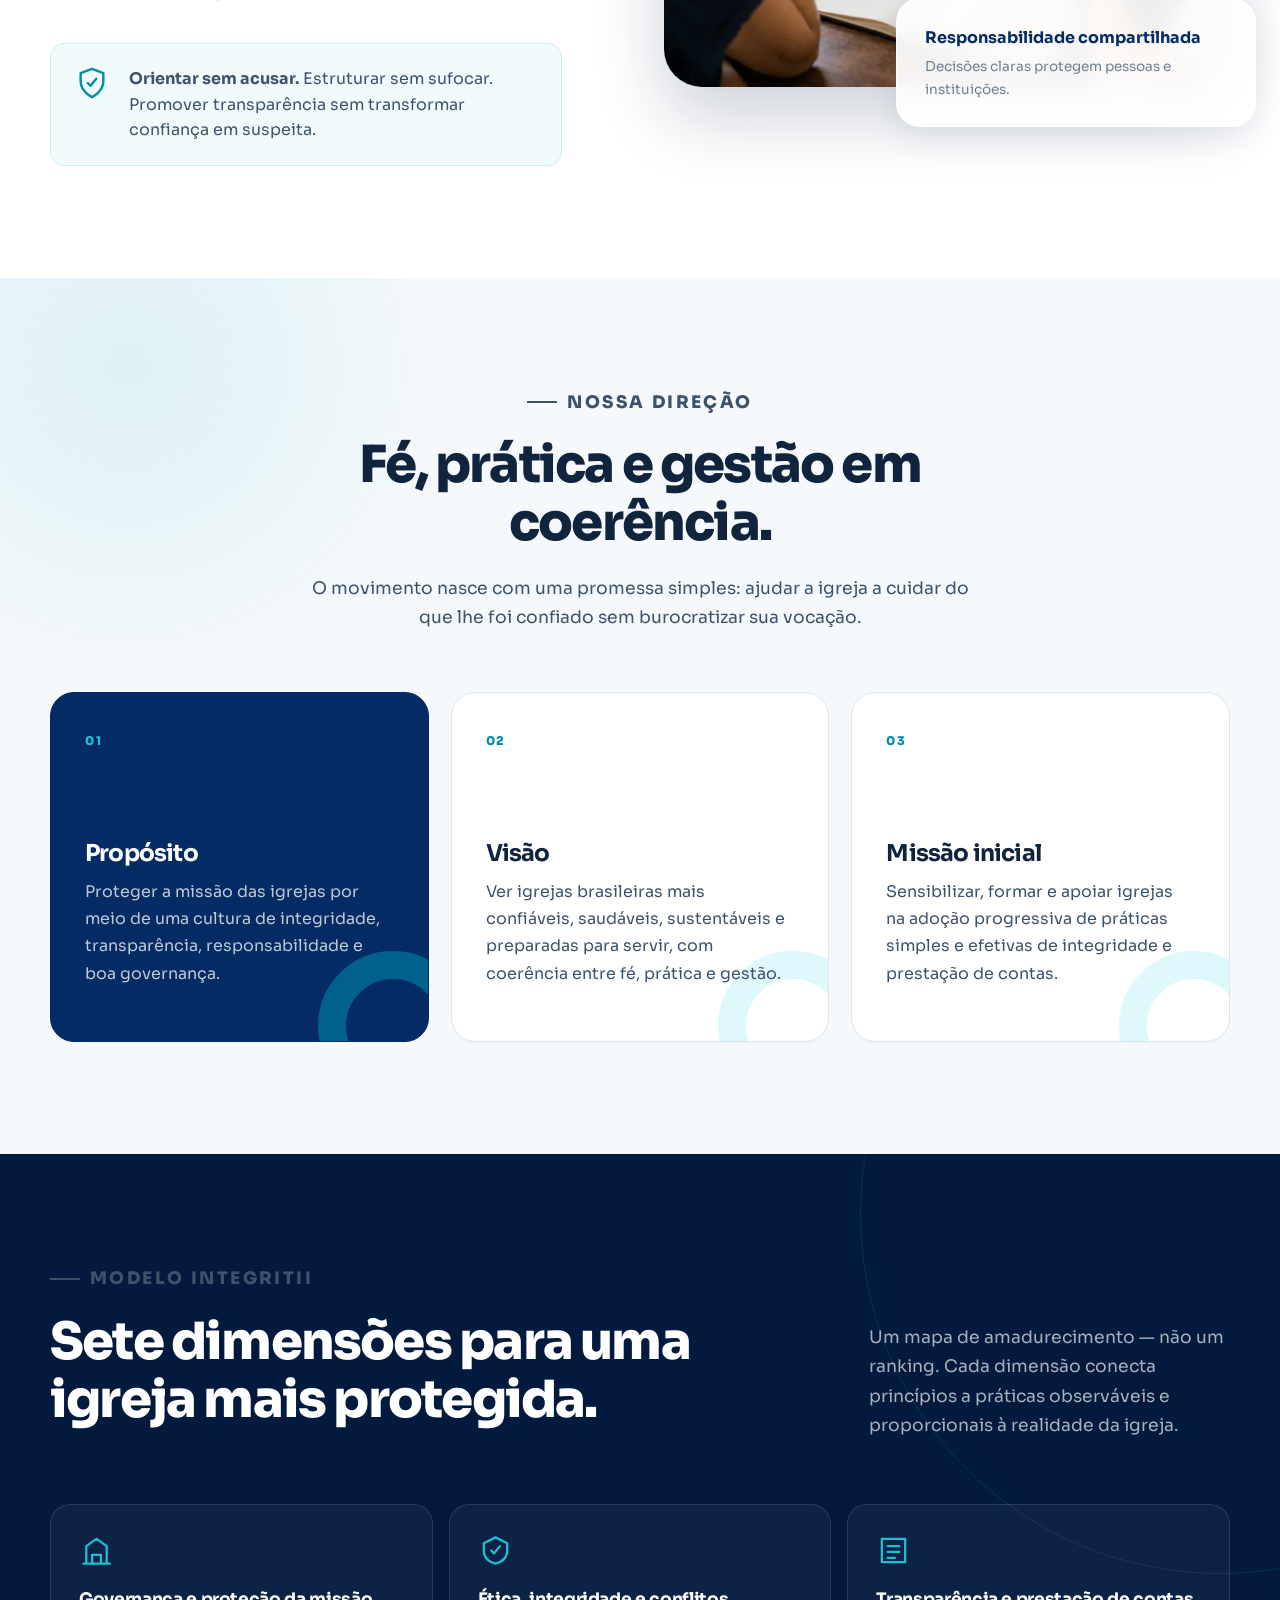
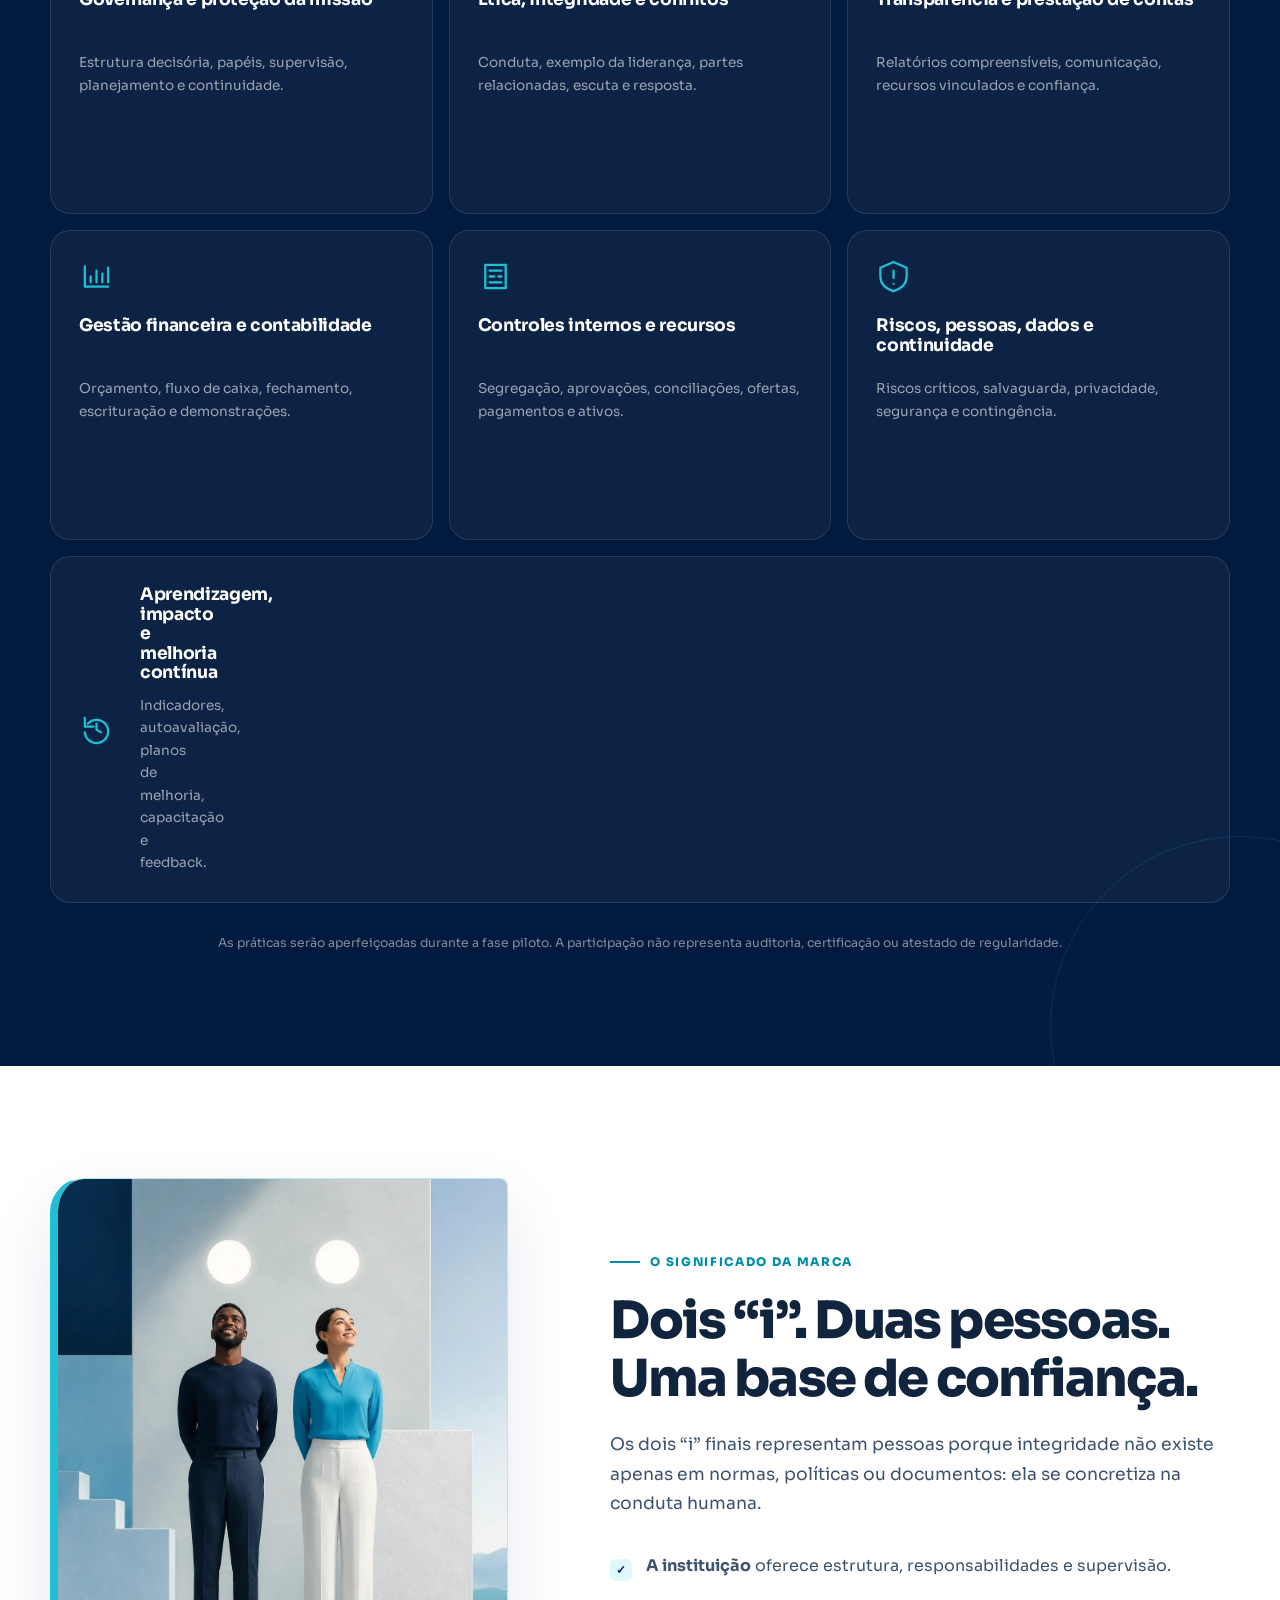
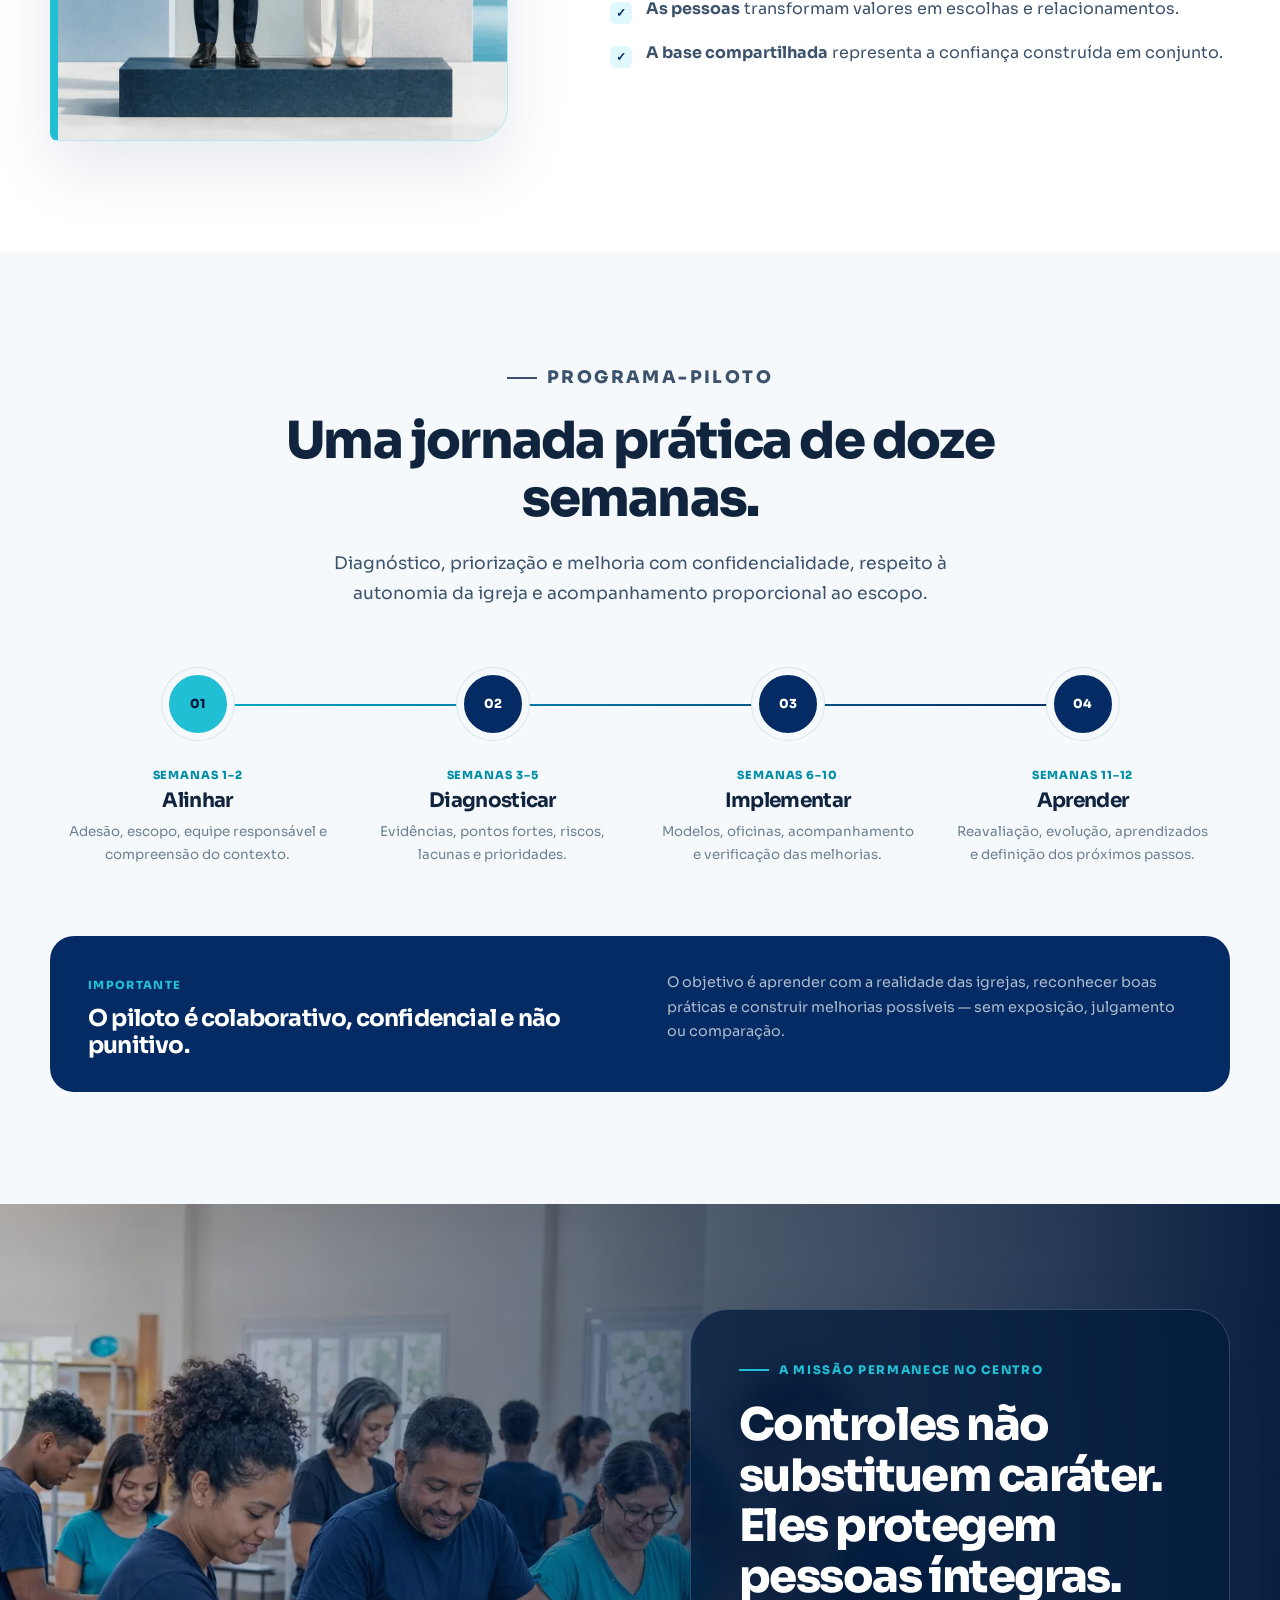
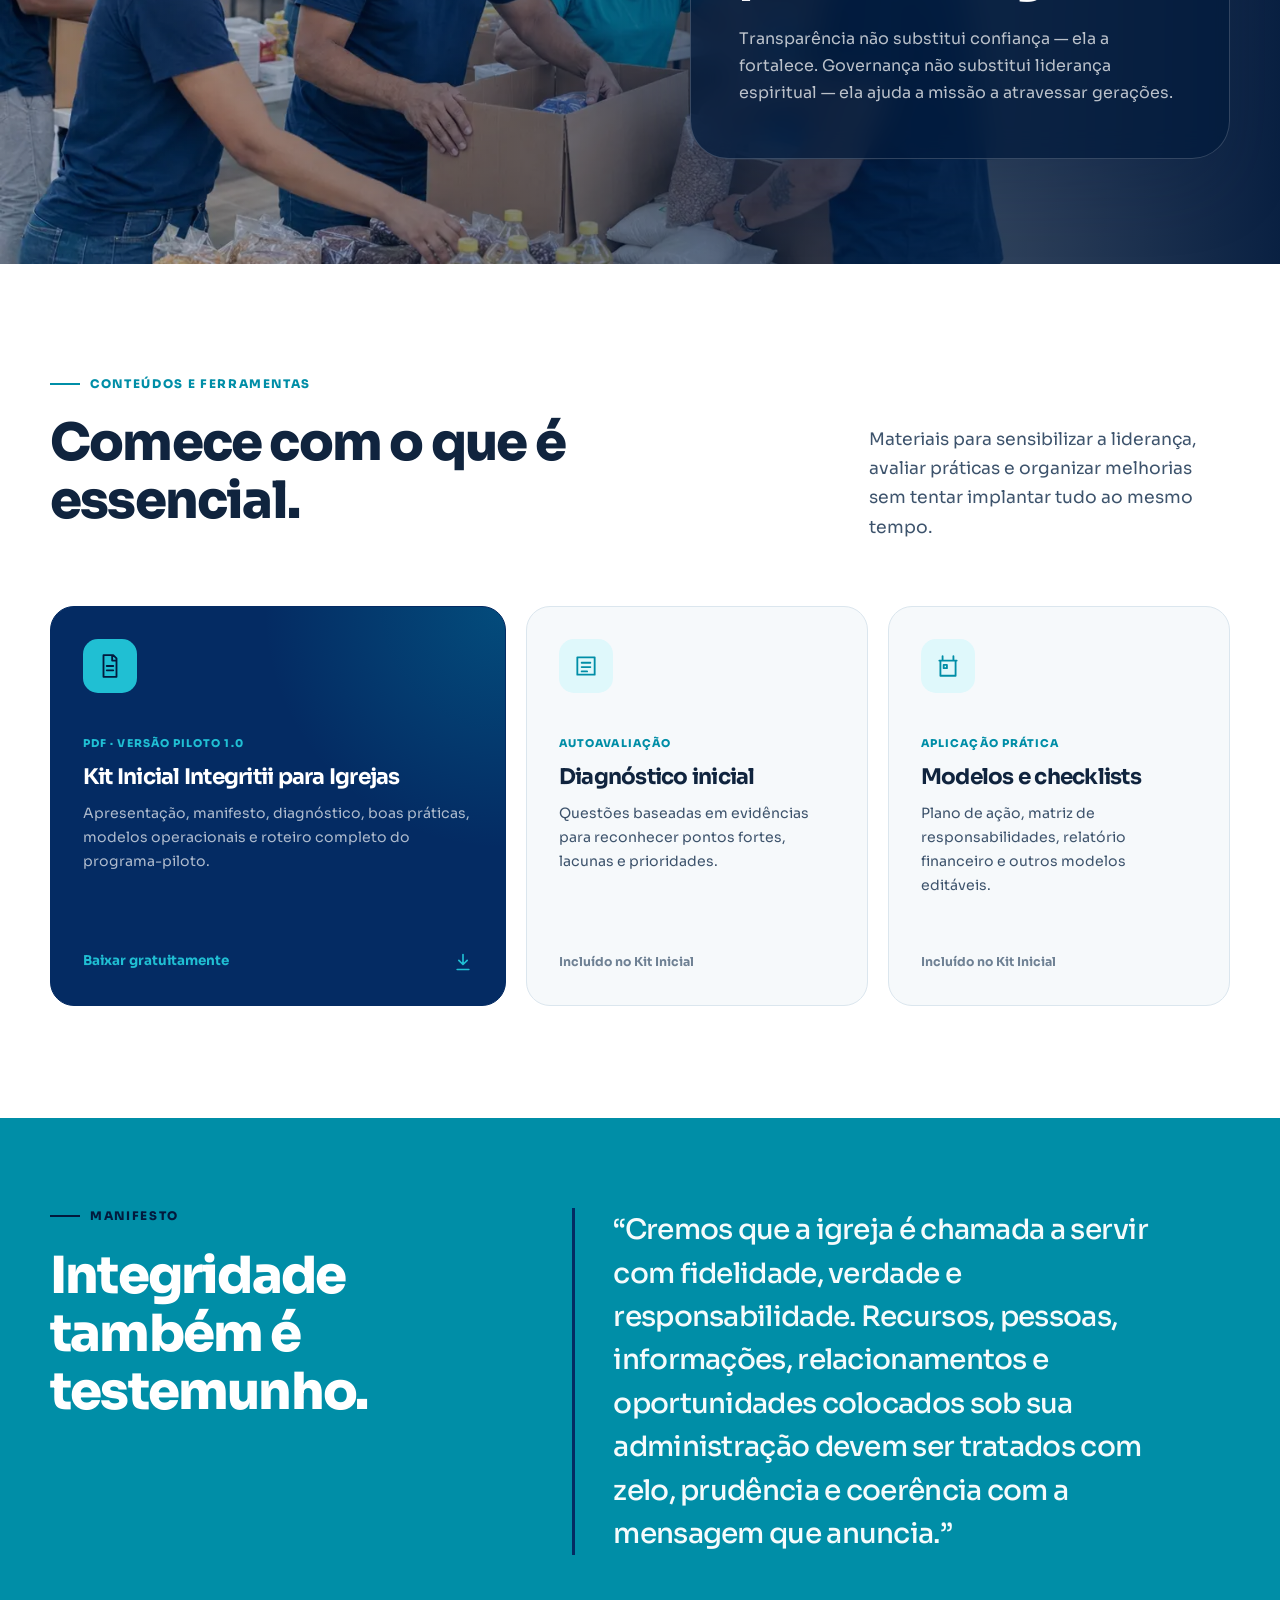
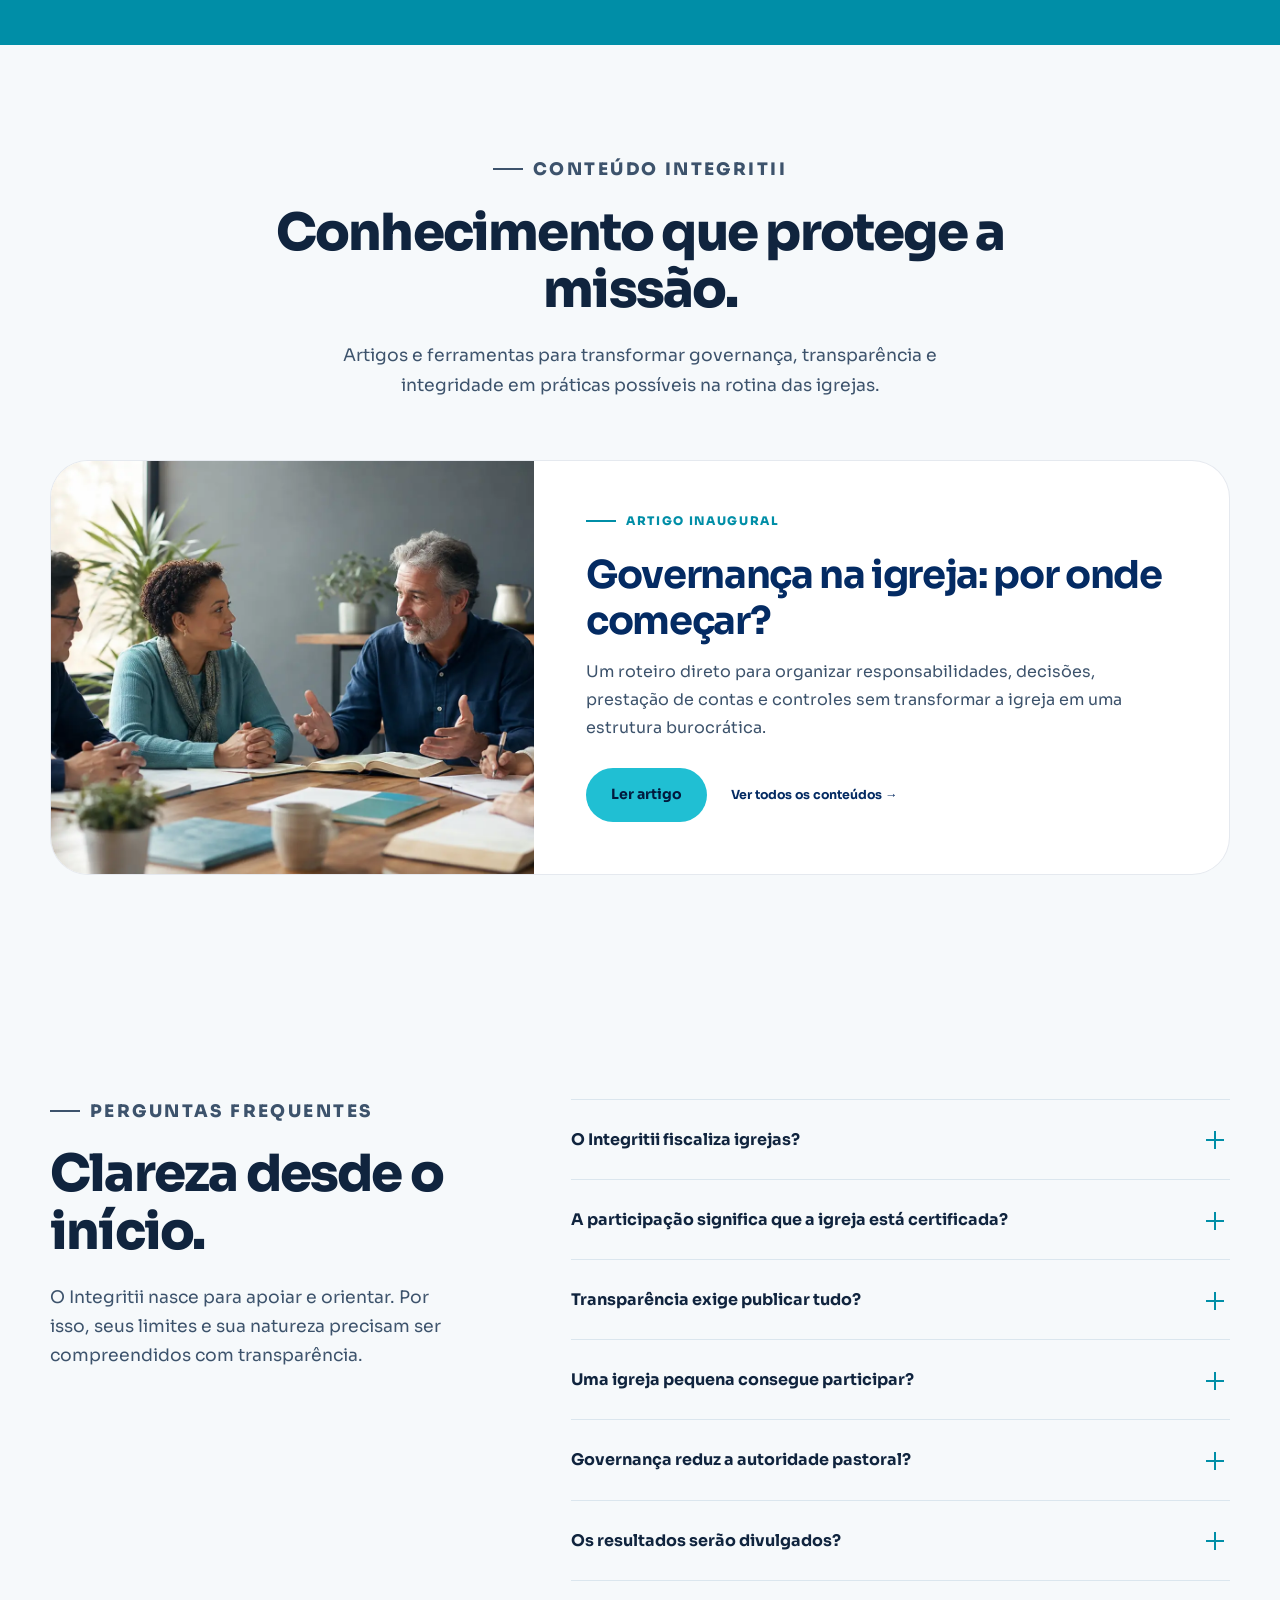
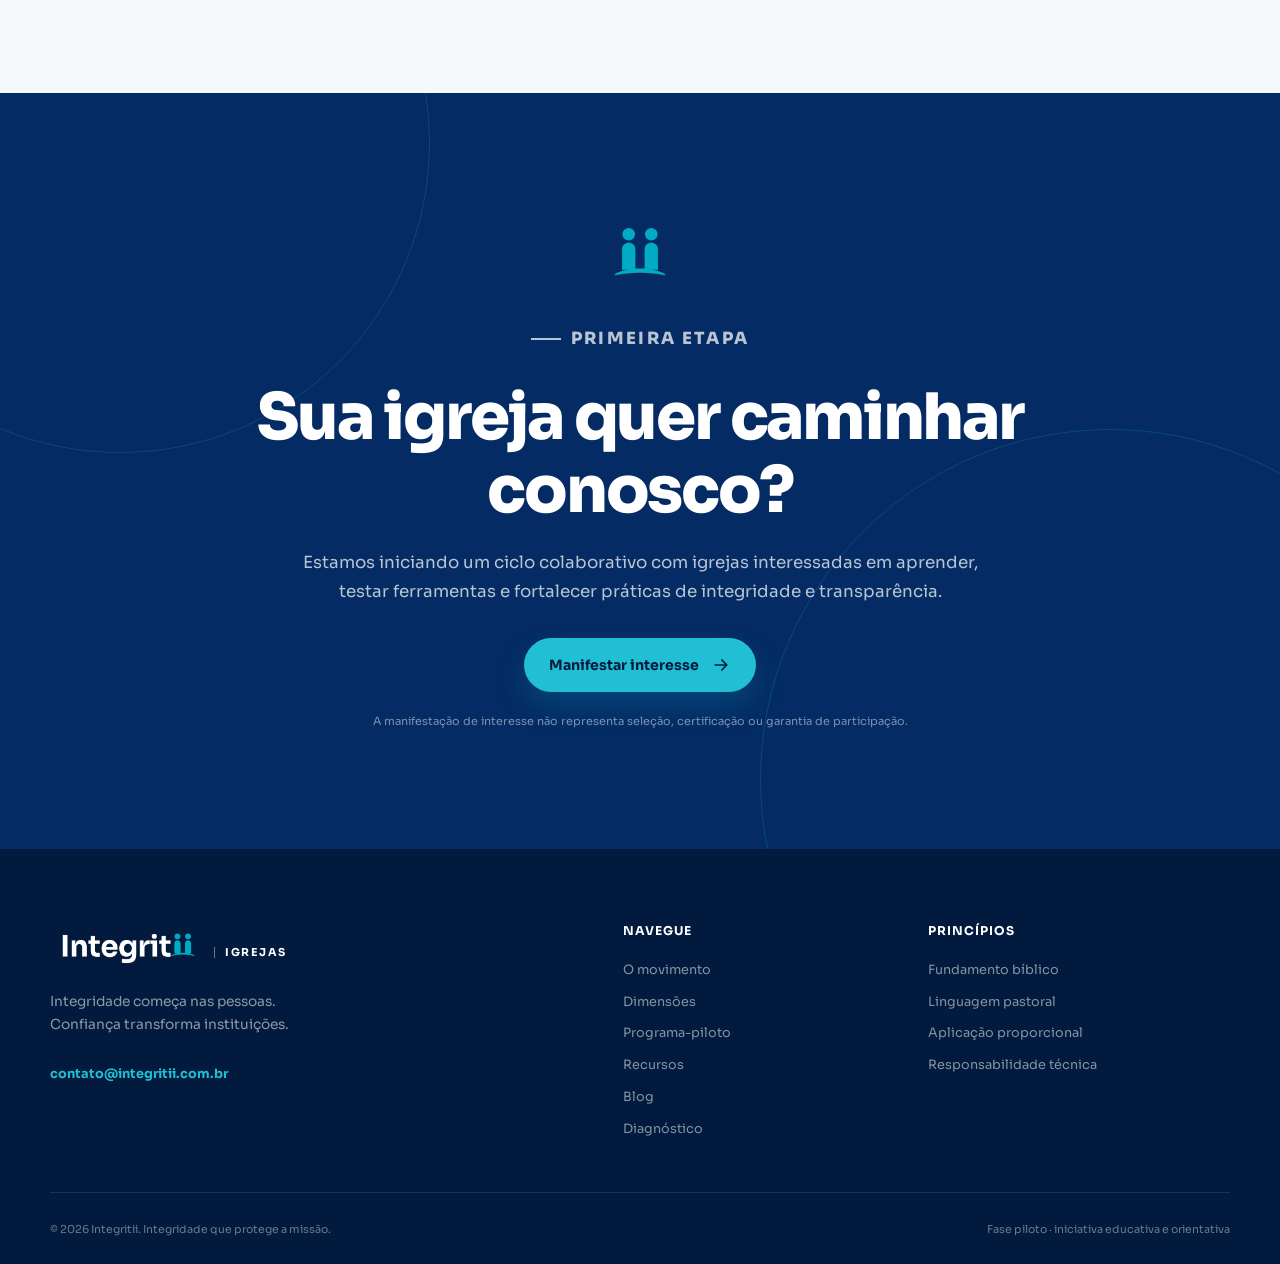
==== commit 94023892: "Atualiza imagens da marca e do artigo" ====
--- a/index.html
+++ b/index.html
@@ -318,10 +318,15 @@
 
       <section class="section people-section" aria-labelledby="pessoas-title">
         <div class="container people-grid">
-          <div class="people-symbol" aria-hidden="true">
-            <div class="symbol-glow"></div>
-            <img src="assets/images/simbolo-integritii.svg" alt="" />
-          </div>
+          <figure class="people-symbol">
+            <img
+              src="assets/images/duas-pessoas-base-confianca.webp"
+              alt="Duas pessoas sobre uma base comum formando visualmente dois i, símbolo de integridade e confiança"
+              width="1120"
+              height="1400"
+              loading="lazy"
+            />
+          </figure>
           <div class="section-copy">
             <p class="eyebrow"><span></span> O significado da marca</p>
             <h2 id="pessoas-title">
@@ -542,9 +547,19 @@
             <p>Artigos e ferramentas para transformar governança, transparência e integridade em práticas possíveis na rotina das igrejas.</p>
           </div>
           <article class="blog-feature-card">
-            <div class="blog-feature-symbol" aria-hidden="true">
-              <img src="assets/images/simbolo-integritii.svg" alt="" />
-            </div>
+            <a
+              class="blog-feature-symbol"
+              href="blog/governanca-na-igreja-por-onde-comecar.html"
+              aria-label="Ler o artigo Governança na igreja: por onde começar?"
+            >
+              <img
+                src="assets/images/blog/governanca-na-igreja.webp"
+                alt="Lideranças cristãs reunidas para organizar responsabilidades e decisões"
+                width="1600"
+                height="900"
+                loading="lazy"
+              />
+            </a>
             <div class="blog-feature-copy">
               <p class="eyebrow"><span></span> Artigo inaugural</p>
               <h3>Governança na igreja: por onde começar?</h3>
--- a/styles.css
+++ b/styles.css
@@ -872,56 +872,23 @@
 
 .people-symbol {
   position: relative;
-  display: grid;
+  display: block;
   min-height: 520px;
+  margin: 0;
   overflow: hidden;
-  place-items: center;
   border: 1px solid rgba(1, 171, 196, 0.24);
   border-left: 8px solid var(--turquoise-400);
   border-radius: 34px 8px 34px 8px;
-  background:
-    linear-gradient(135deg, rgba(255, 255, 255, 0.98), rgba(223, 248, 251, 0.78)),
-    var(--sky-50);
+  background: var(--sky-50);
   box-shadow: 0 28px 65px rgba(4, 43, 99, 0.1);
 }
 
-.people-symbol::before {
-  position: absolute;
-  top: 30px;
-  right: 30px;
-  width: 92px;
-  height: 6px;
-  border-radius: 99px;
-  background: linear-gradient(90deg, var(--turquoise-400), var(--navy-900));
-  content: "";
-}
-
-.people-symbol::after {
-  position: absolute;
-  bottom: 28px;
-  left: 32px;
-  color: rgba(4, 43, 99, 0.58);
-  content: "PESSOAS · CONDUTA · CONFIANÇA";
-  font-family: "Sora", sans-serif;
-  font-size: 0.65rem;
-  font-weight: 700;
-  letter-spacing: 0.16em;
-}
-
 .people-symbol img {
-  position: relative;
-  z-index: 2;
-  width: 220px;
-  filter: drop-shadow(0 26px 28px rgba(1, 142, 167, 0.18));
-}
-
-.symbol-glow {
-  position: absolute;
-  width: 72%;
-  height: 130px;
-  border-radius: 18px;
-  background: linear-gradient(90deg, rgba(32, 191, 211, 0.08), rgba(32, 191, 211, 0.24), rgba(32, 191, 211, 0.08));
-  filter: blur(30px);
+  display: block;
+  width: 100%;
+  height: 100%;
+  min-height: 520px;
+  object-fit: cover;
 }
 
 .check-list {
@@ -1280,26 +1247,23 @@
 
 .blog-feature-symbol {
   position: relative;
-  display: grid;
+  display: block;
   min-height: 360px;
   overflow: hidden;
-  place-items: center;
-  background: linear-gradient(145deg, rgba(223, 248, 251, 0.9), #fff);
-}
-
-.blog-feature-symbol::before {
-  position: absolute;
-  width: 210px;
-  height: 210px;
-  border: 1px solid rgba(1, 171, 196, 0.32);
-  content: "";
-  transform: rotate(45deg);
+  background: #dfeaed;
 }
 
 .blog-feature-symbol img {
-  position: relative;
-  z-index: 2;
-  width: 135px;
+  display: block;
+  width: 100%;
+  height: 100%;
+  min-height: 360px;
+  object-fit: cover;
+  transition: transform 0.45s ease;
+}
+
+.blog-feature-symbol:hover img {
+  transform: scale(1.025);
 }
 
 .blog-feature-copy {
@@ -1349,6 +1313,10 @@
   }
 
   .blog-feature-symbol {
+    min-height: 220px;
+  }
+
+  .blog-feature-symbol img {
     min-height: 220px;
   }
 
@@ -1858,18 +1826,8 @@
     min-height: 390px;
   }
 
-  .people-symbol::before {
-    width: 280px;
-    height: 280px;
-  }
-
-  .people-symbol::after {
-    width: 350px;
-    height: 350px;
-  }
-
   .people-symbol img {
-    width: 165px;
+    min-height: 390px;
   }
 
   .journey-timeline {
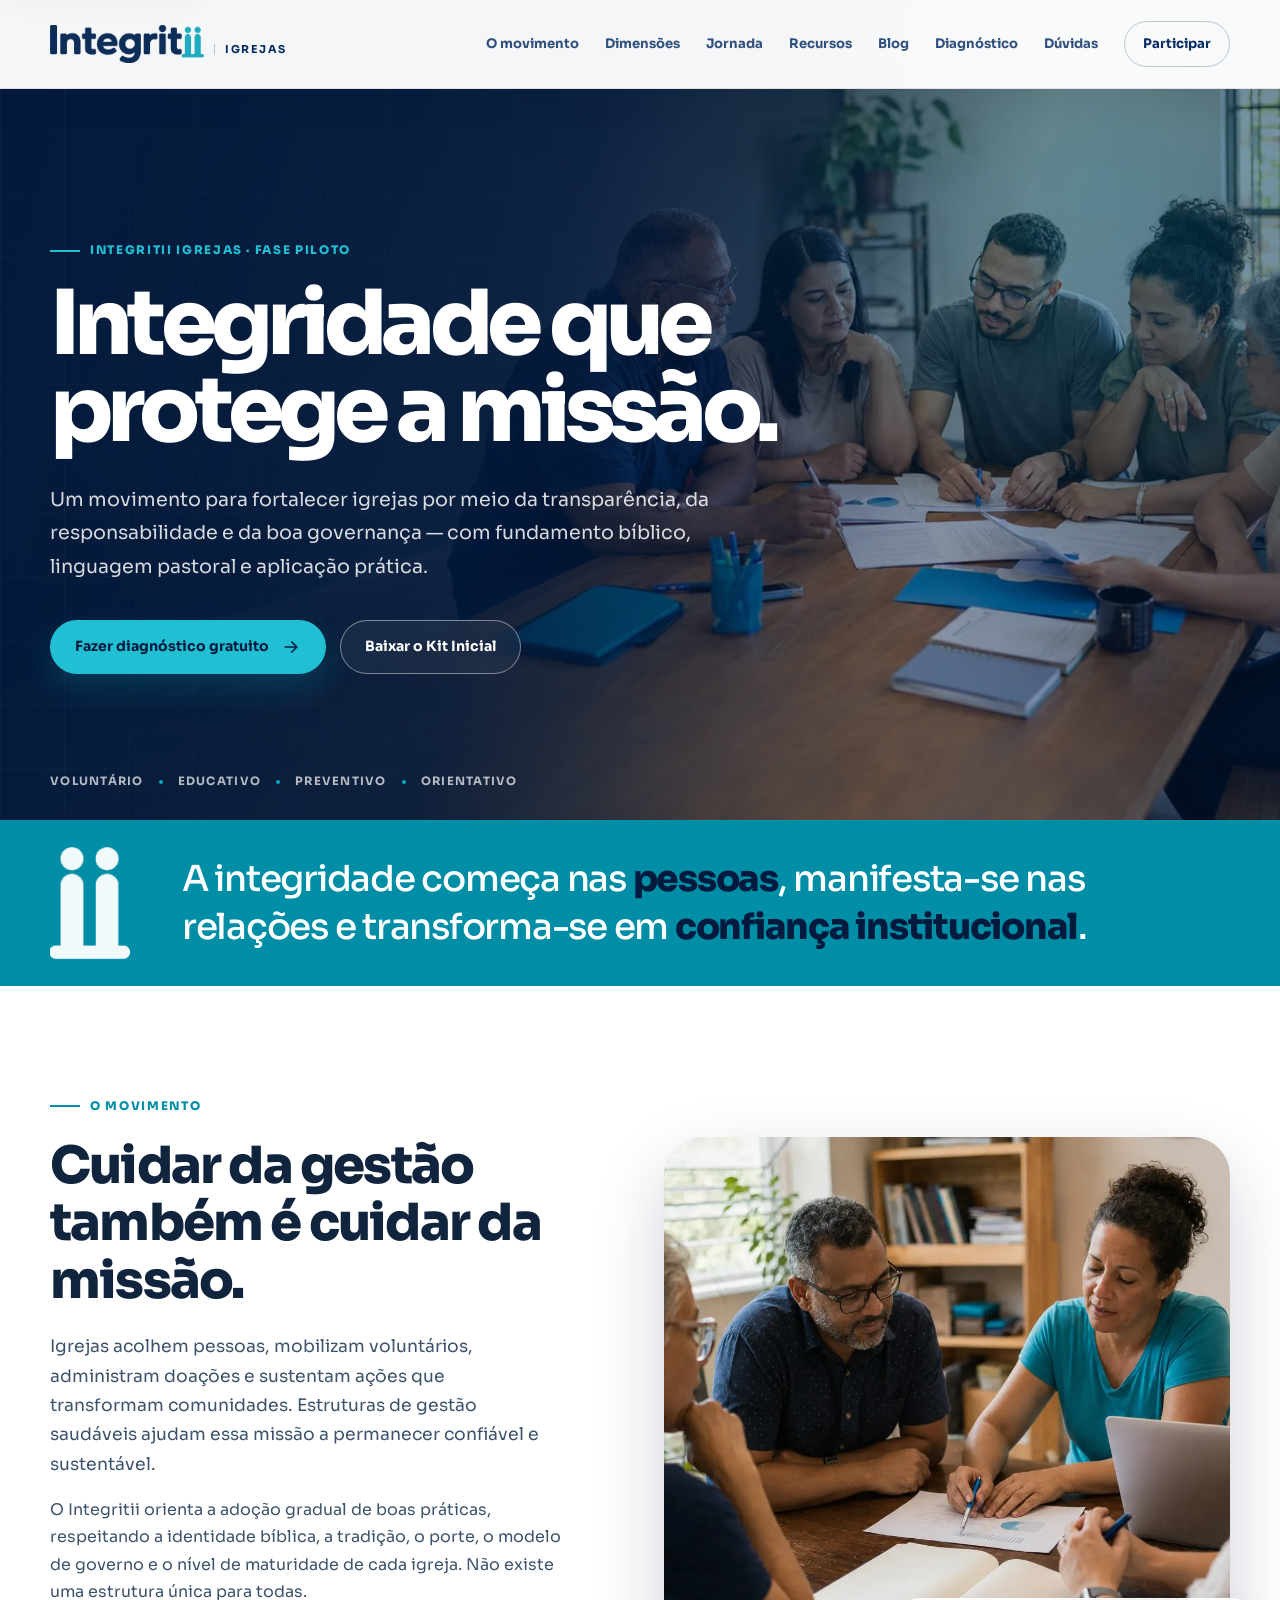
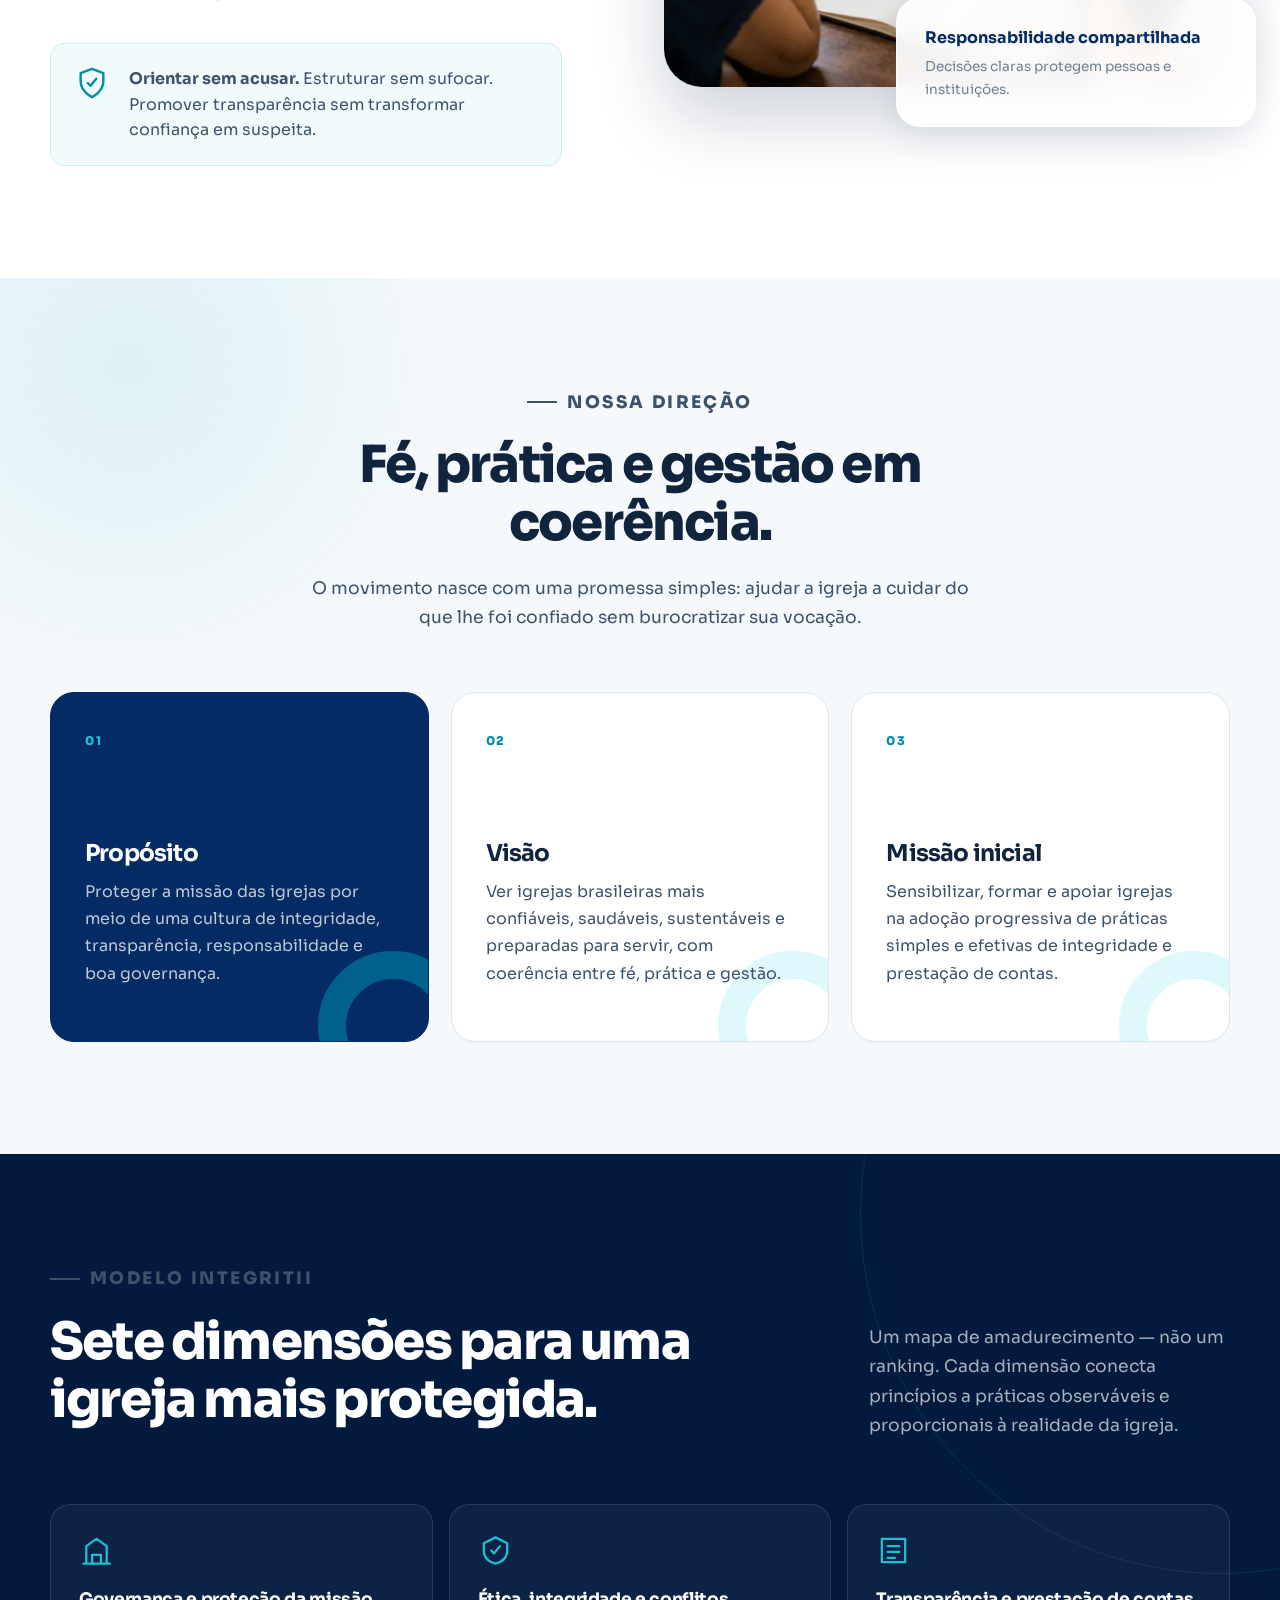
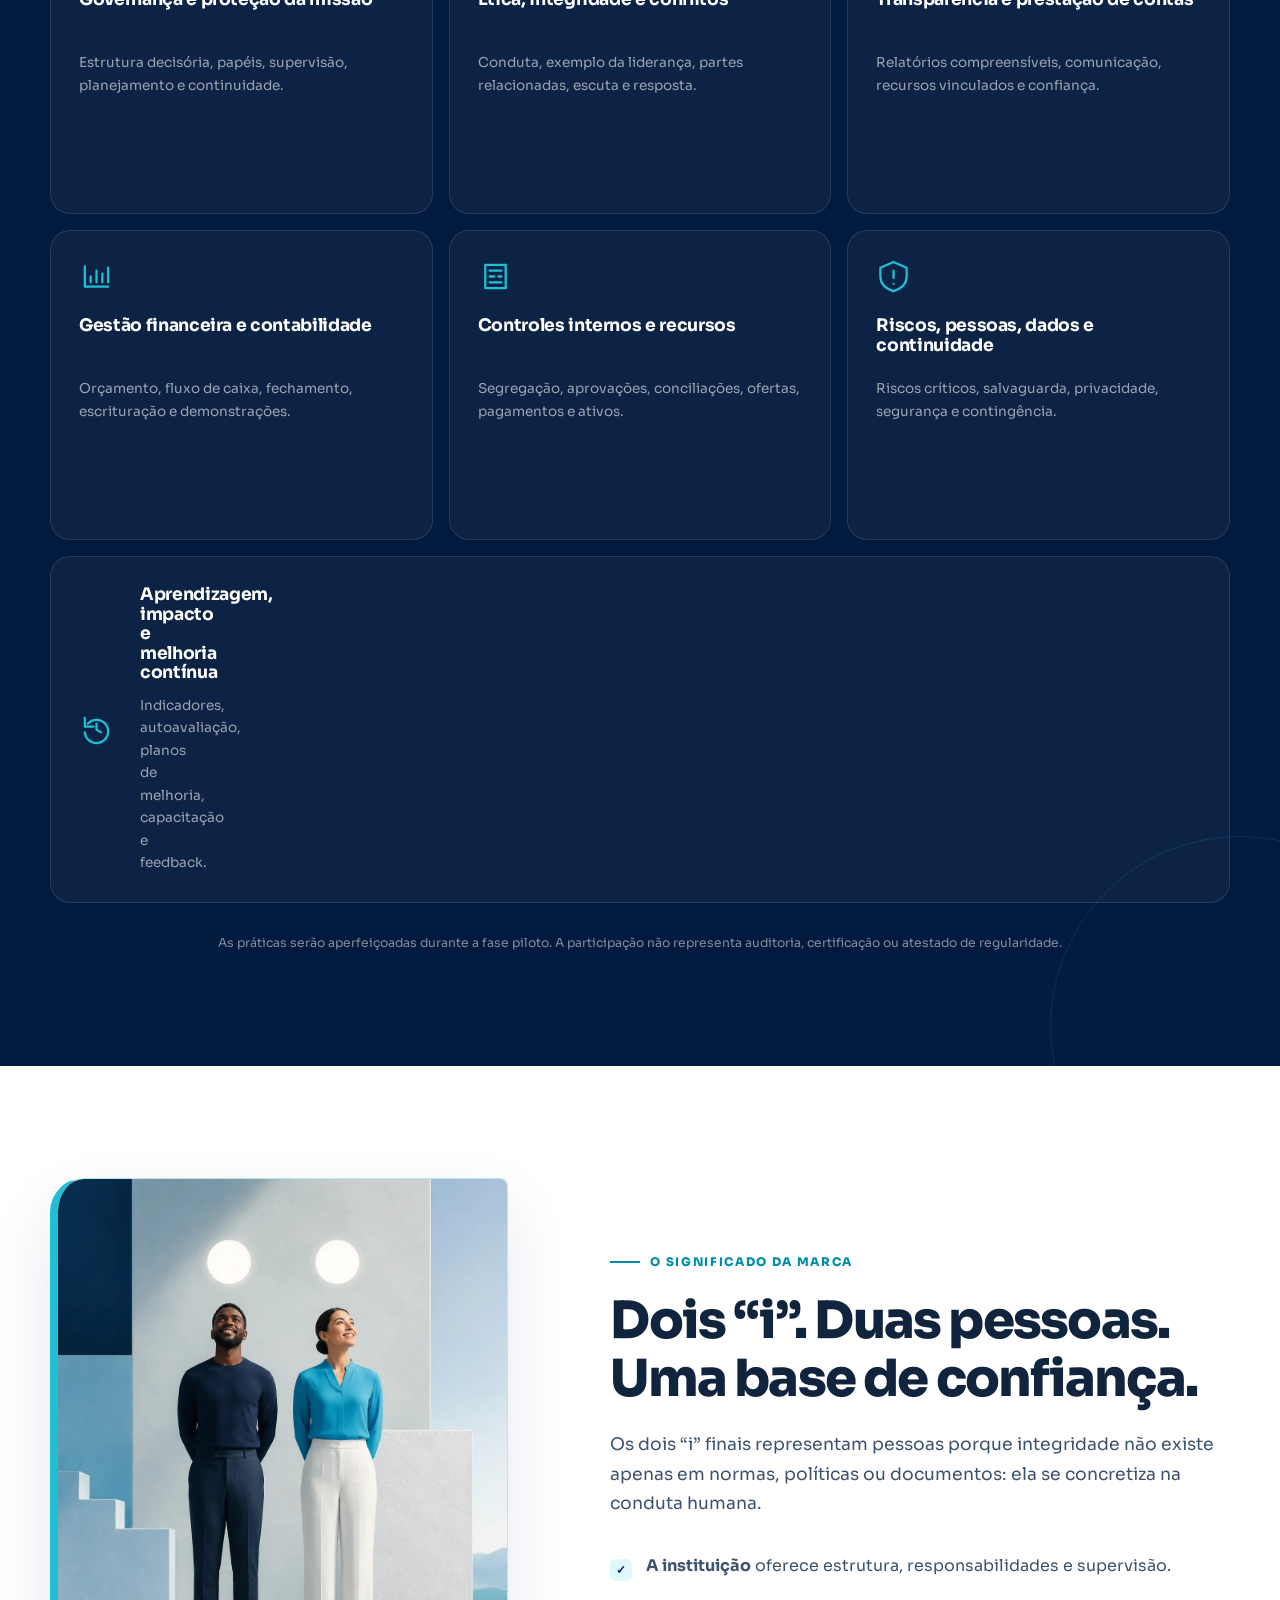
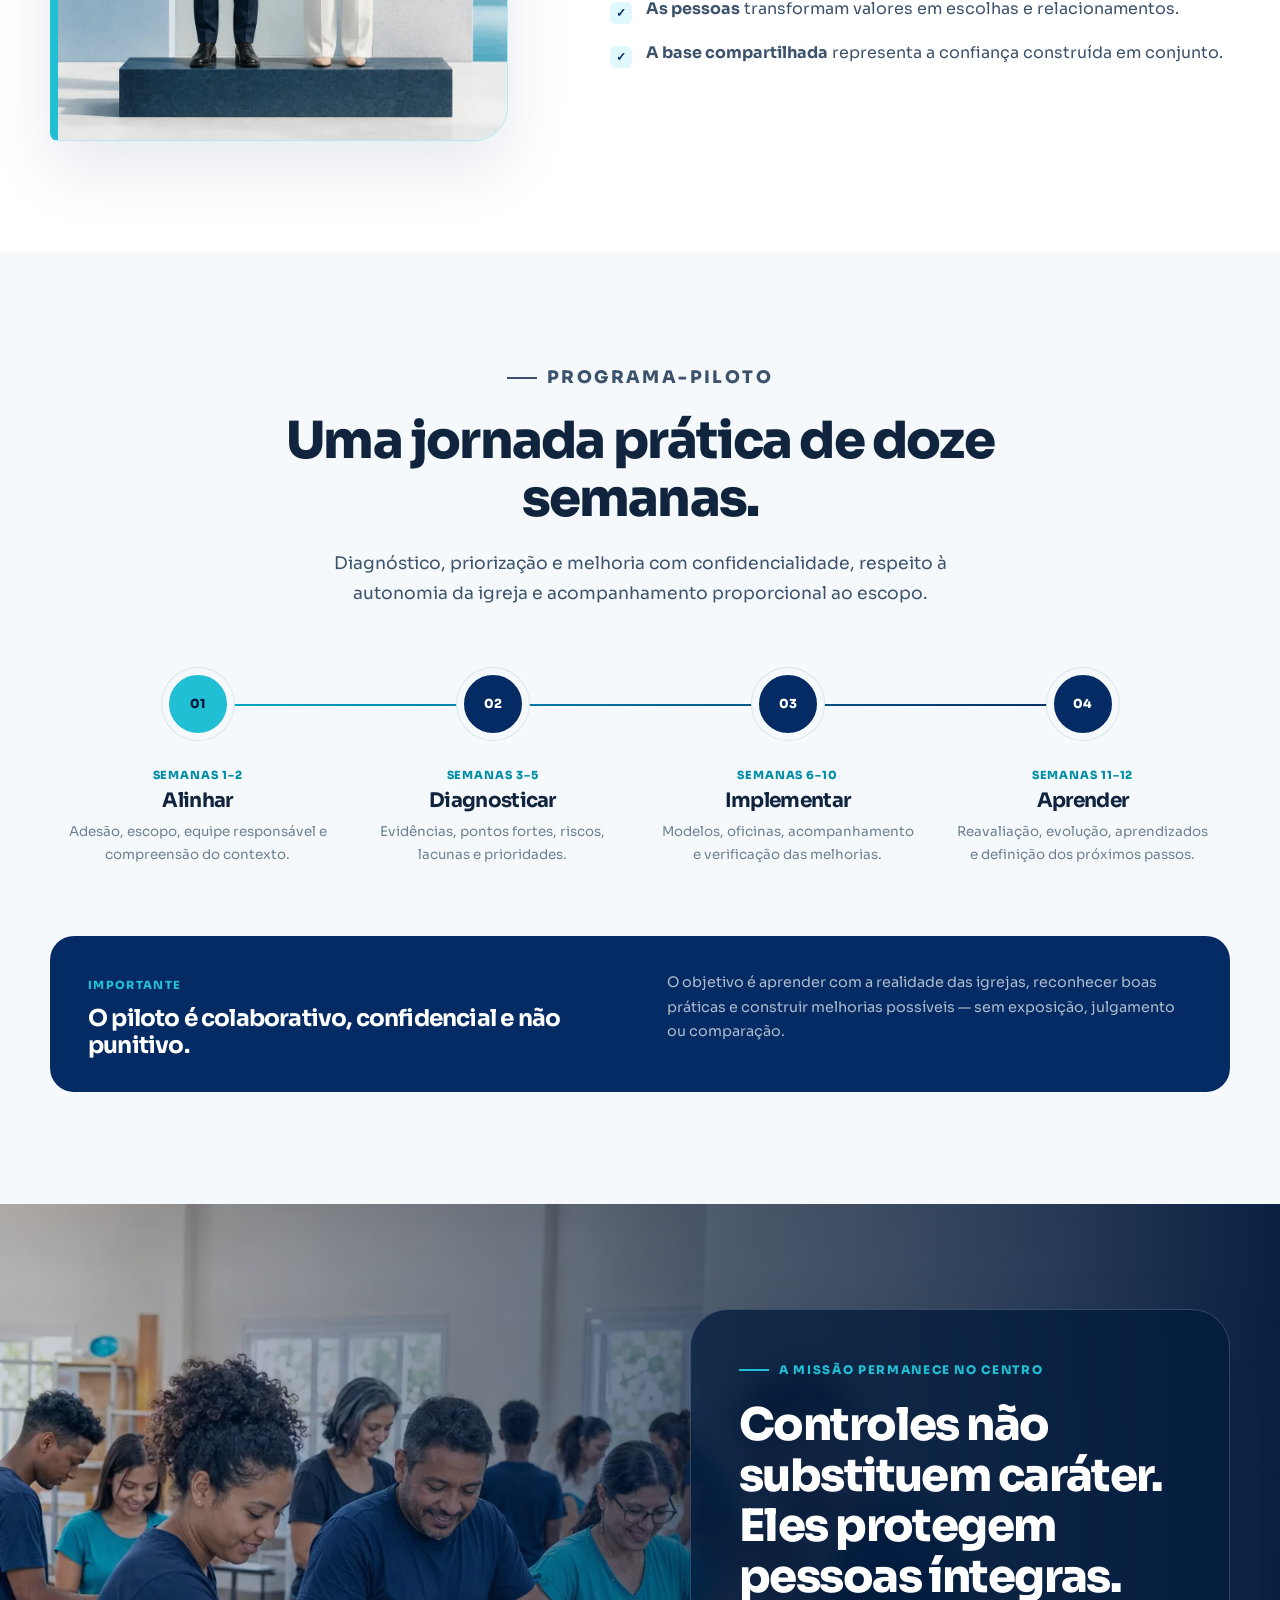
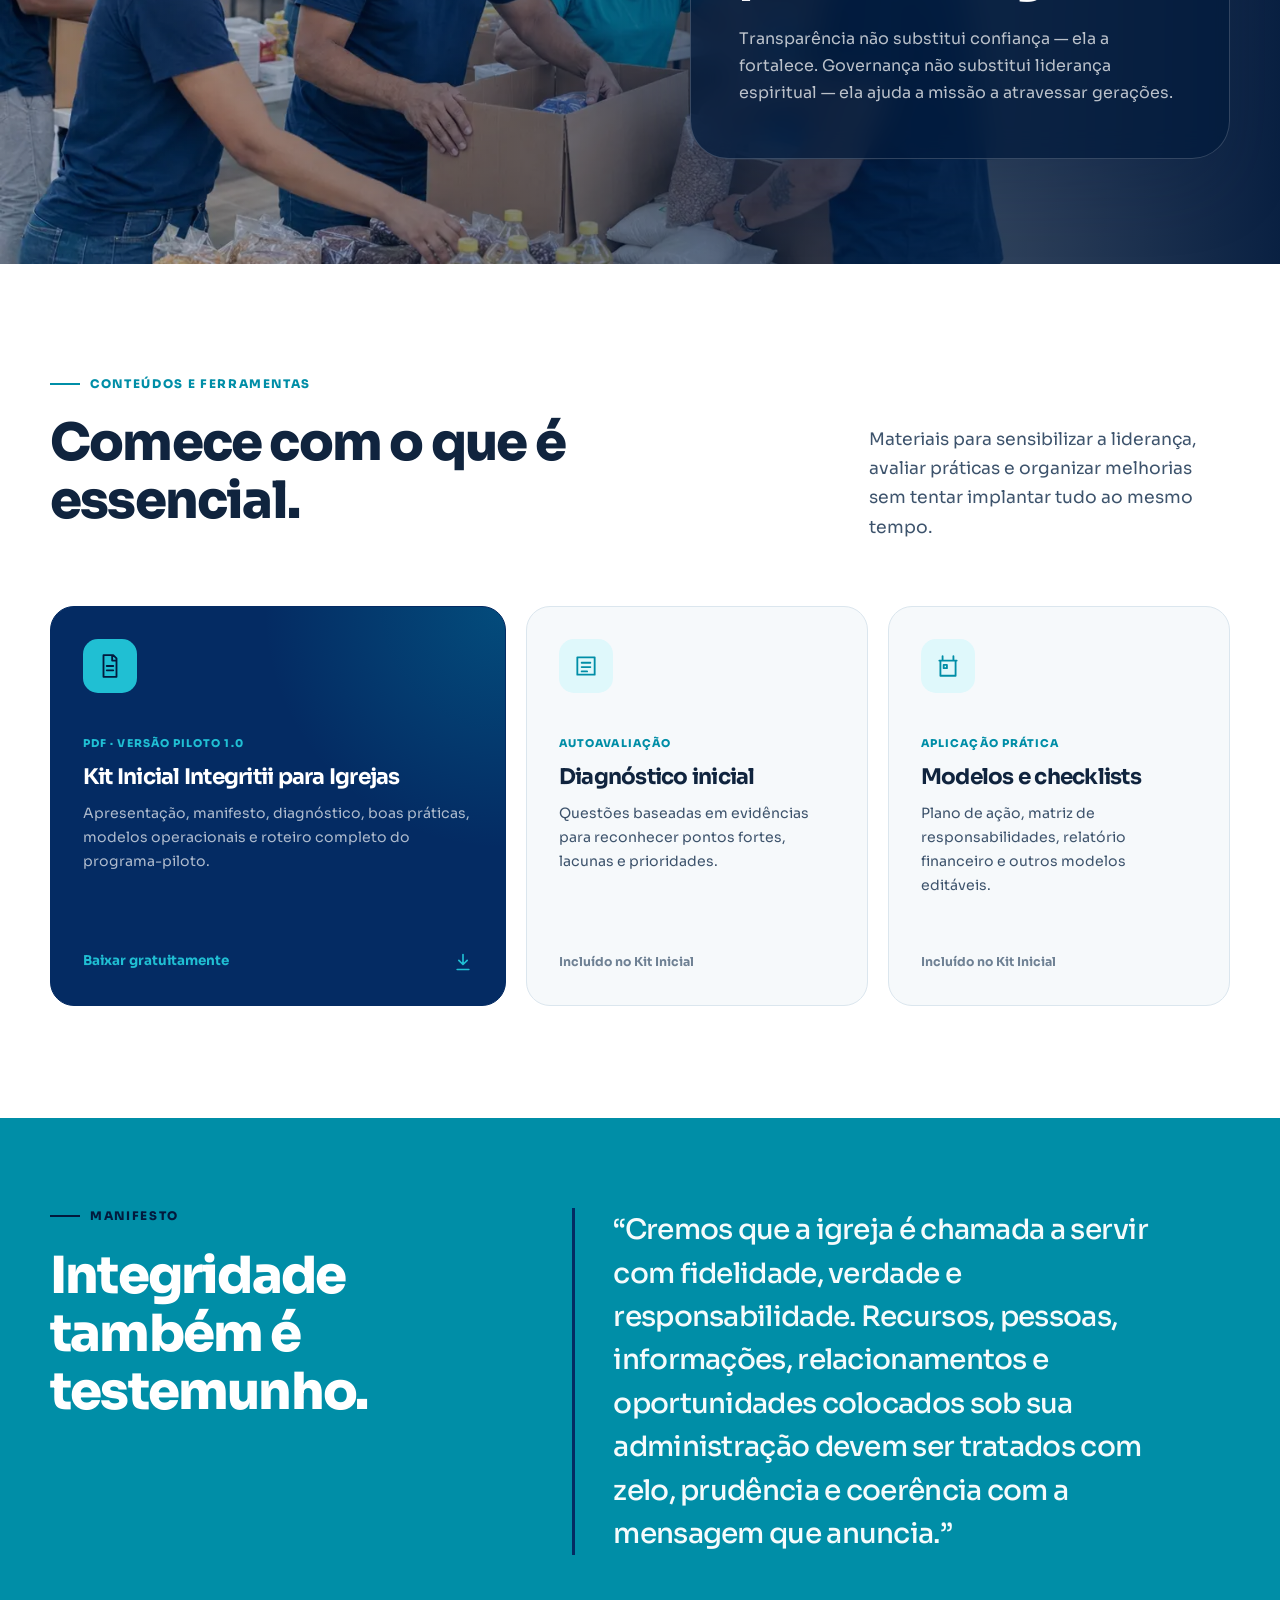
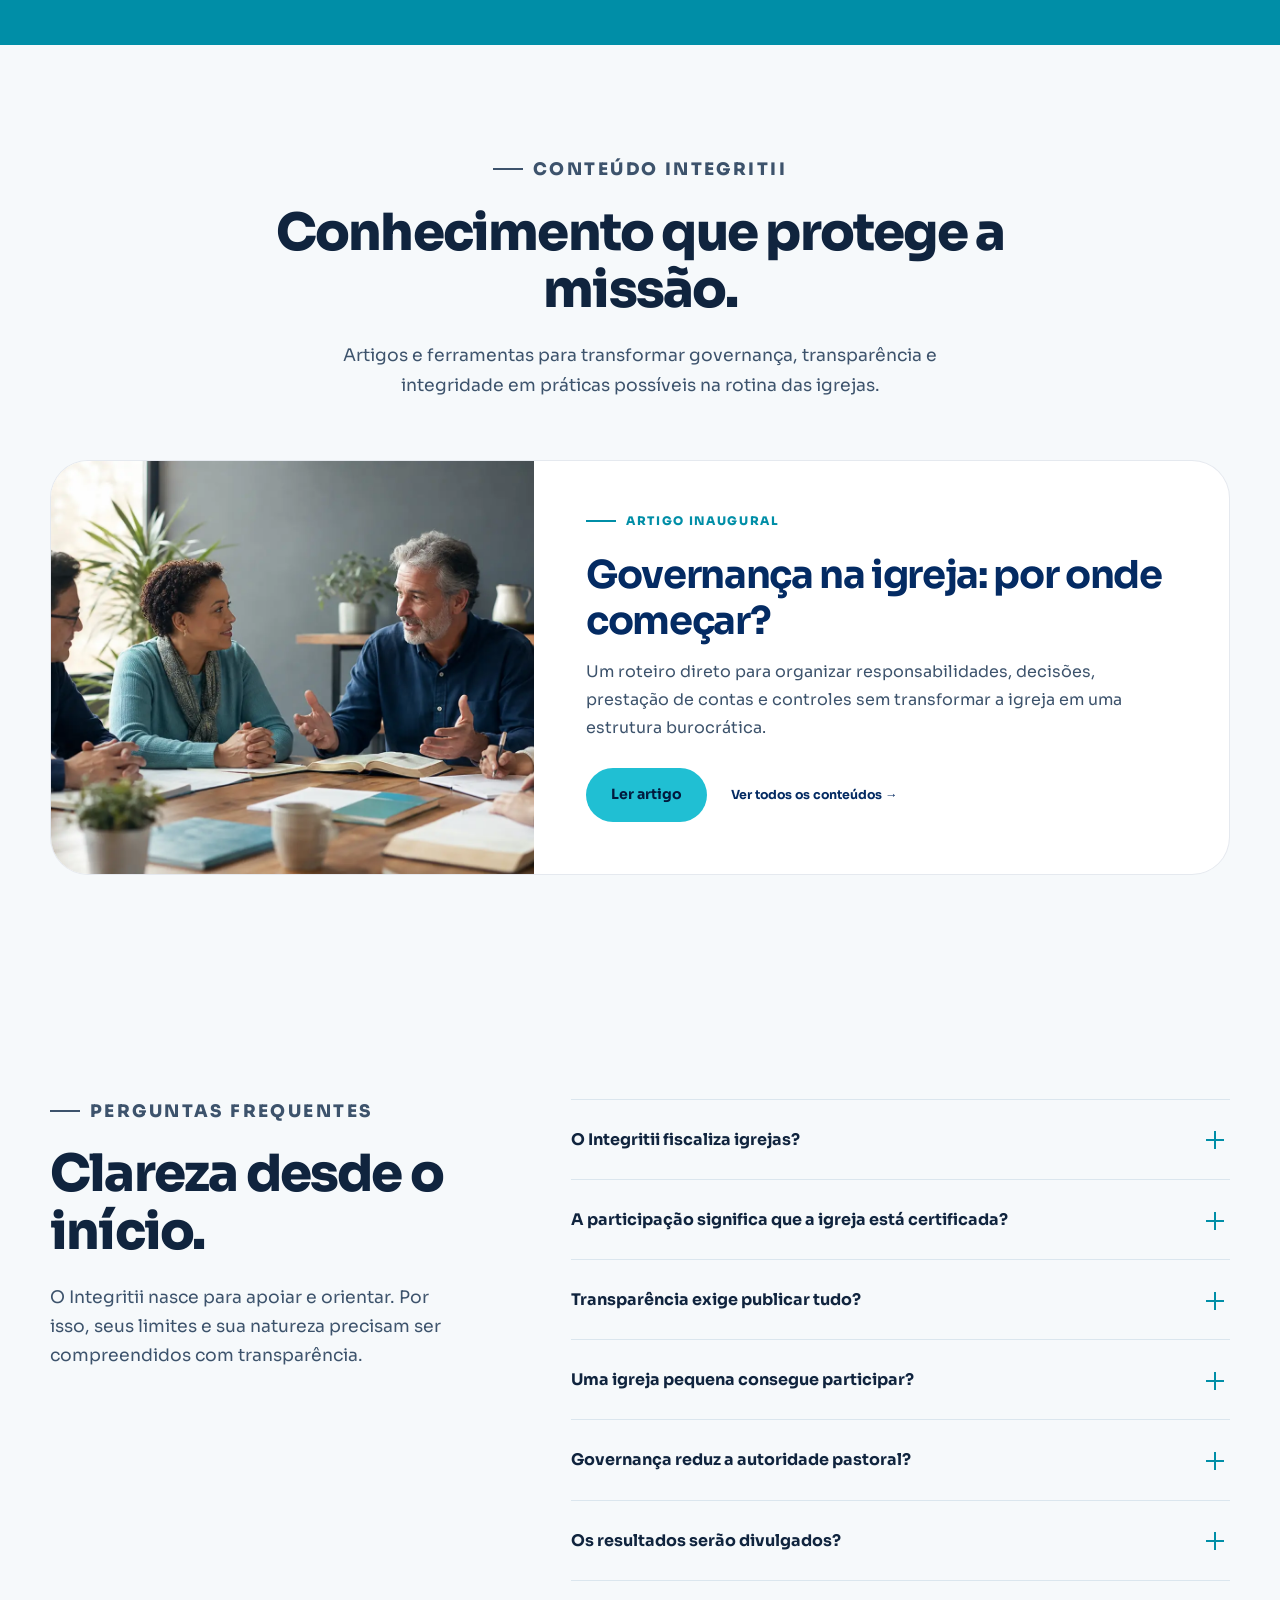
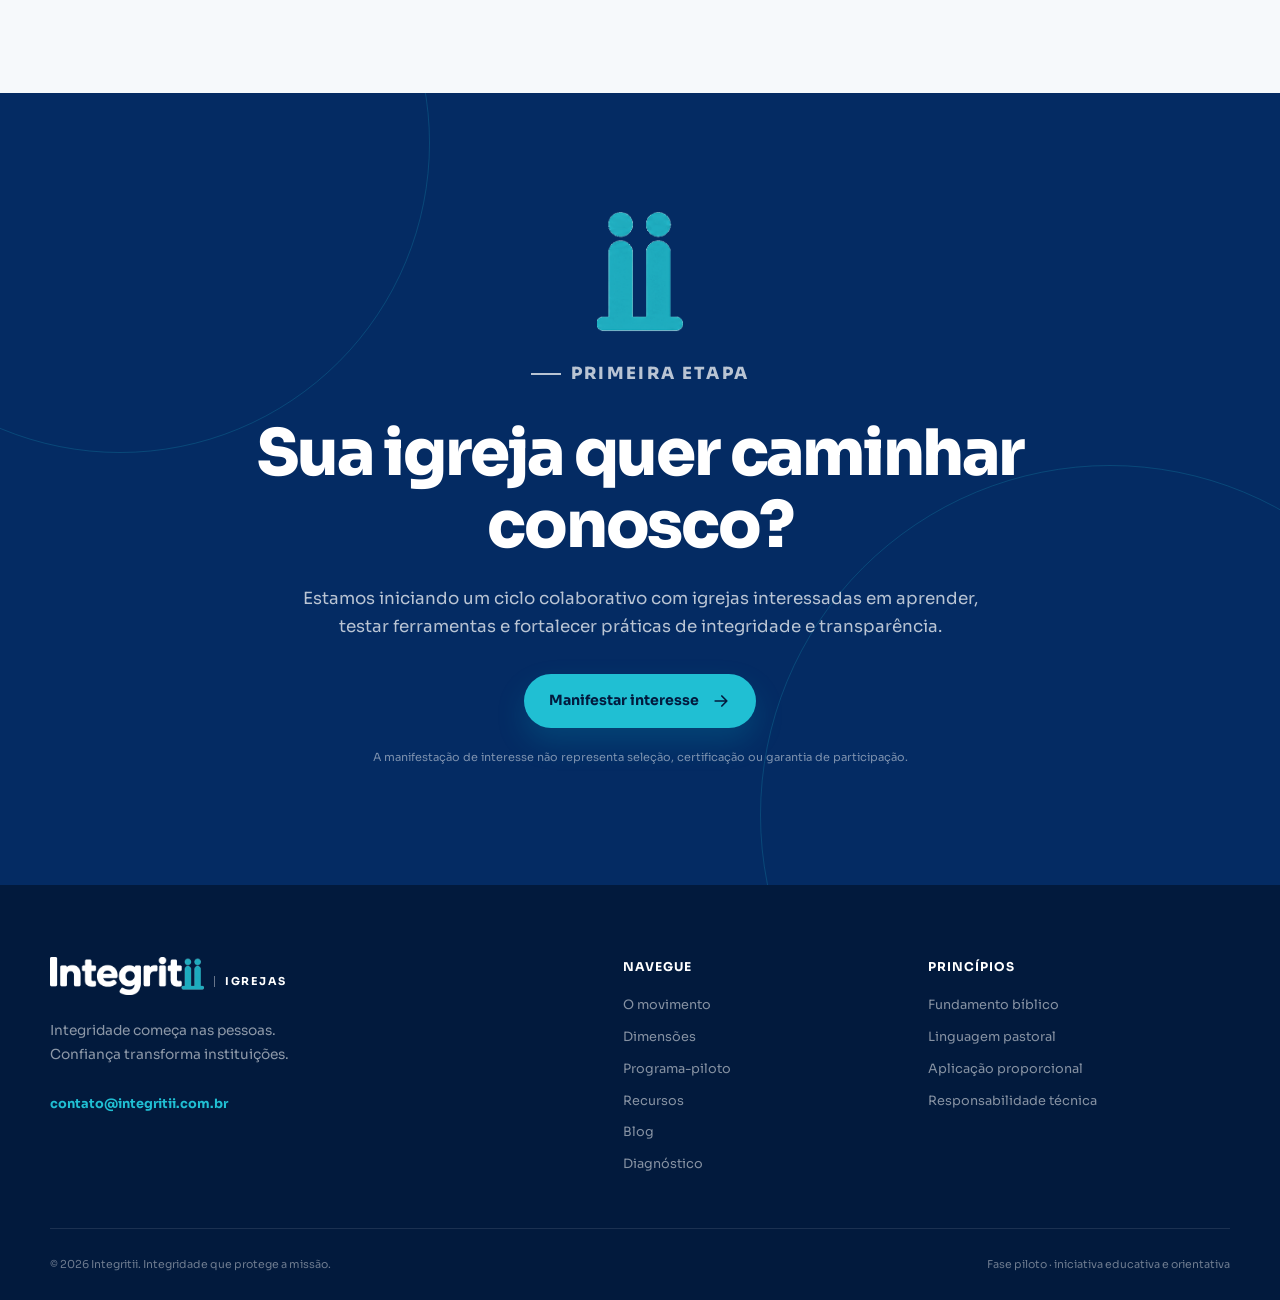
==== commit 62f5005b: "Adota a nova identidade visual oficial do Integritii" ====
--- a/index.html
+++ b/index.html
@@ -9,7 +9,9 @@
     />
     <meta name="theme-color" content="#042b63" />
     <title>Integritii Igrejas | Integridade que protege a missão</title>
-    <link rel="icon" type="image/png" href="assets/images/favicon.png" />
+    <link rel="icon" type="image/x-icon" href="assets/images/favicon.ico" />
+    <link rel="icon" type="image/png" sizes="512x512" href="assets/images/favicon.png" />
+    <link rel="apple-touch-icon" sizes="180x180" href="assets/images/apple-touch-icon.png" />
     <link rel="stylesheet" href="styles.css" />
   </head>
 
@@ -27,7 +29,7 @@
             src="assets/images/logo-integritii-azul.png"
             alt="Integritii"
             width="520"
-            height="150"
+            height="130"
           />
           <span>Igrejas</span>
         </a>
@@ -95,7 +97,7 @@
       <section class="statement" aria-label="Declaração central">
         <div class="container statement-grid">
           <img
-            src="assets/images/simbolo-integritii.svg"
+            src="assets/images/simbolo-integritii-oficial.png"
             alt=""
             aria-hidden="true"
           />
@@ -644,7 +646,7 @@
         <div class="cta-decoration cta-decoration-two"></div>
         <div class="container cta-content">
           <img
-            src="assets/images/simbolo-integritii.svg"
+            src="assets/images/simbolo-integritii-oficial.png"
             alt=""
             aria-hidden="true"
           />
@@ -686,7 +688,7 @@
               src="assets/images/logo-integritii-branca.png"
               alt="Integritii"
               width="520"
-              height="150"
+              height="130"
             />
             <span>Igrejas</span>
           </a>
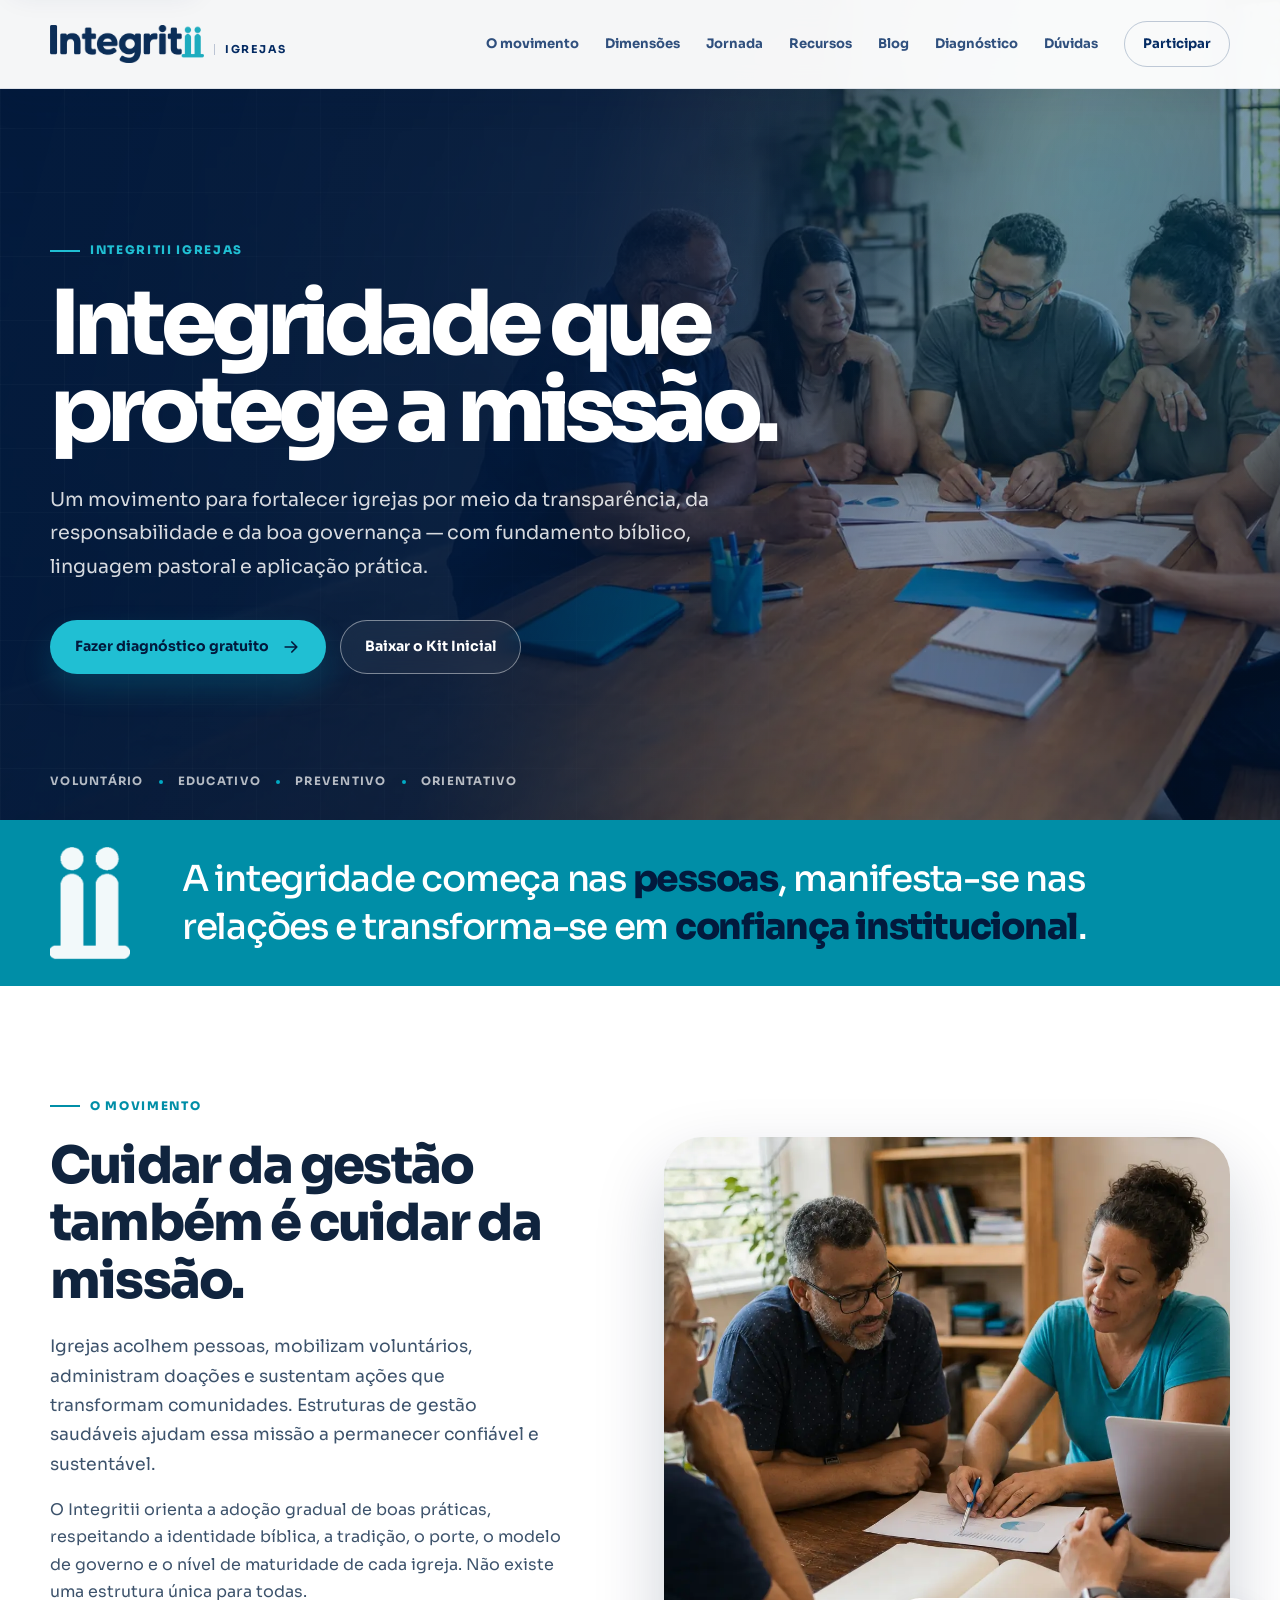
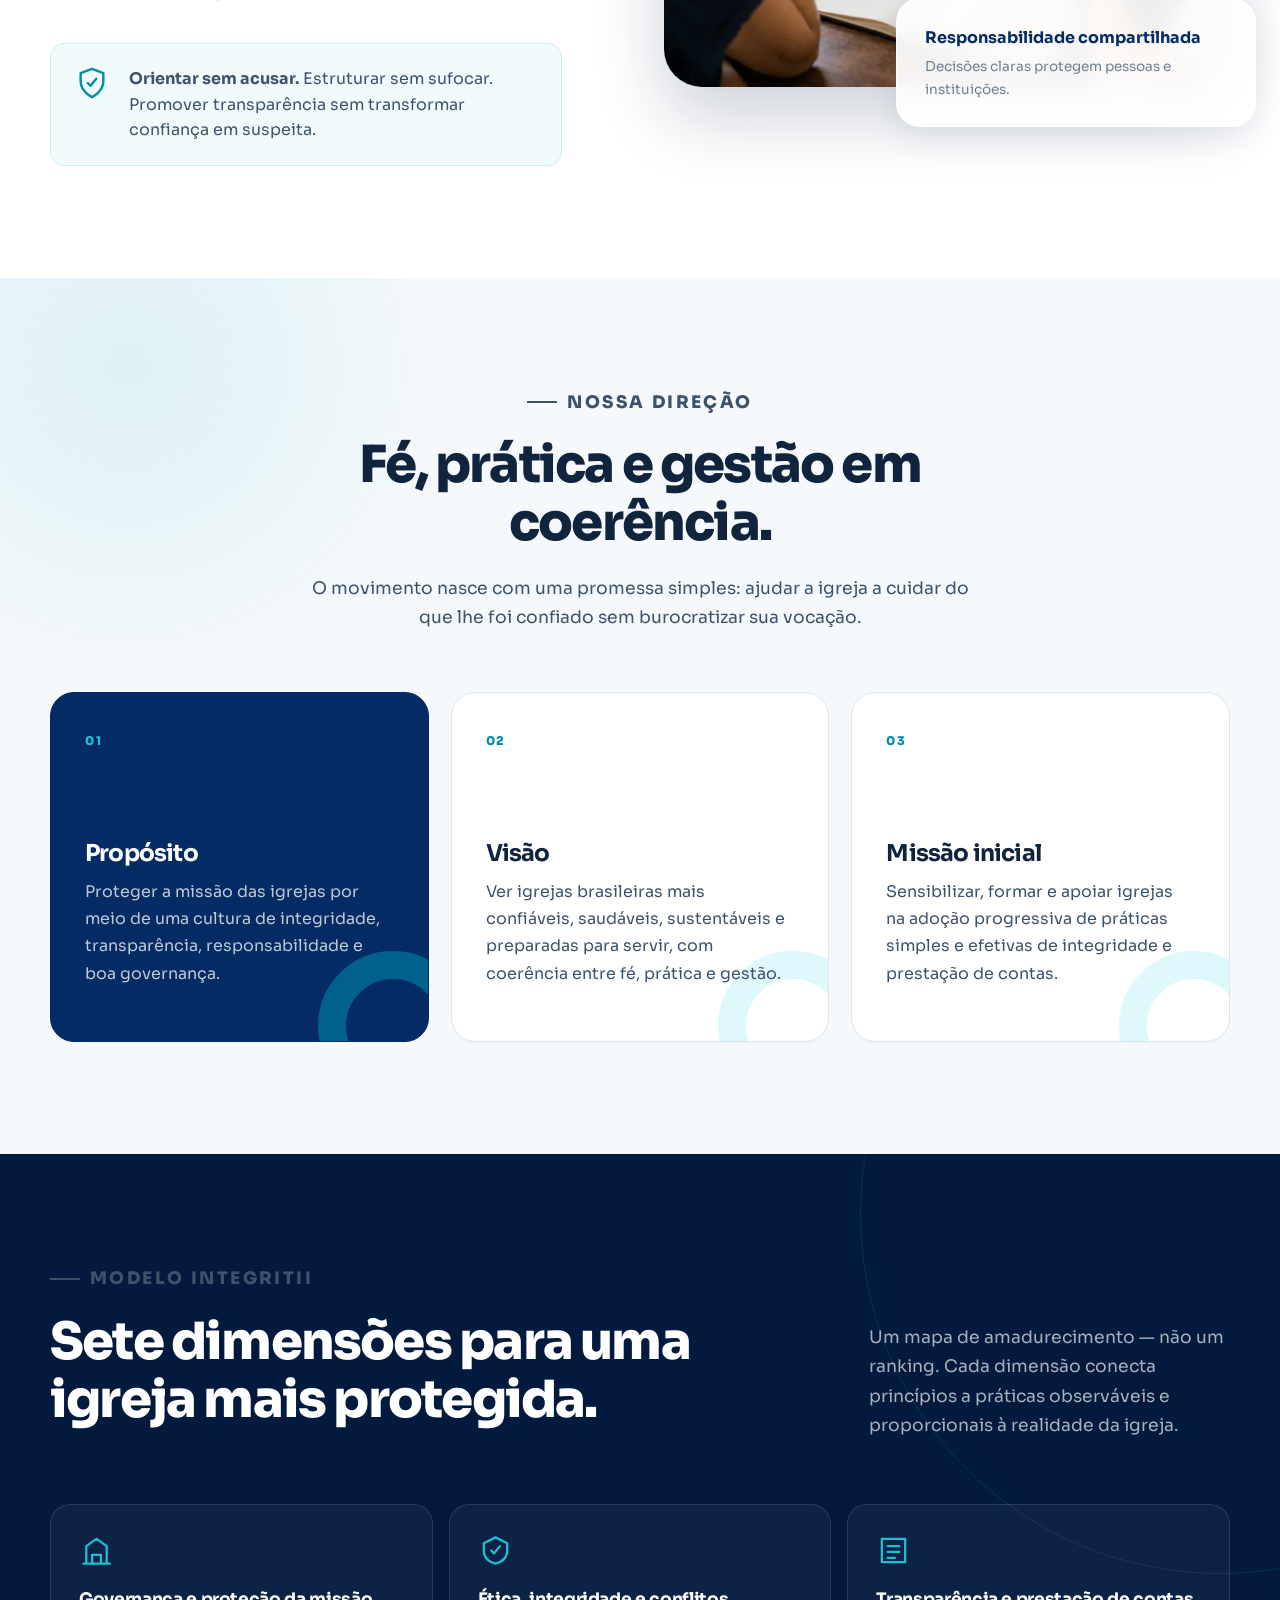
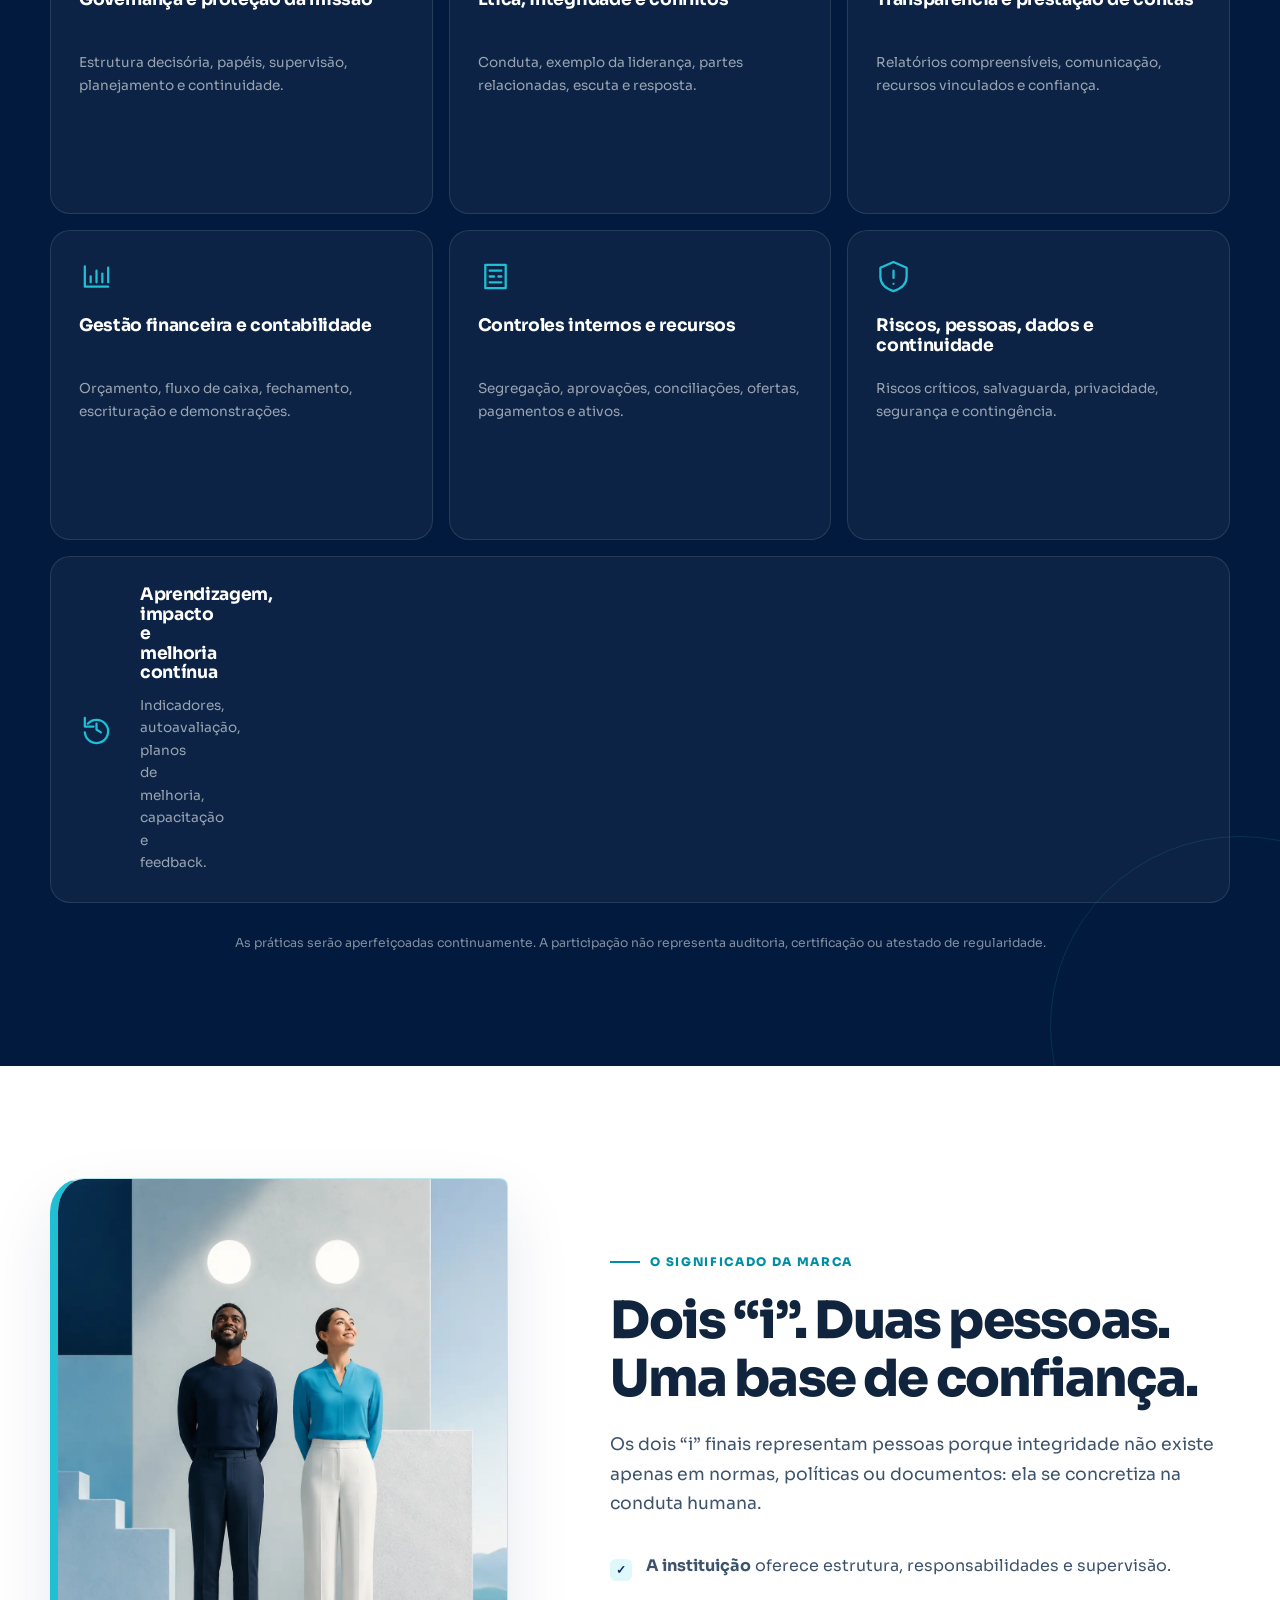
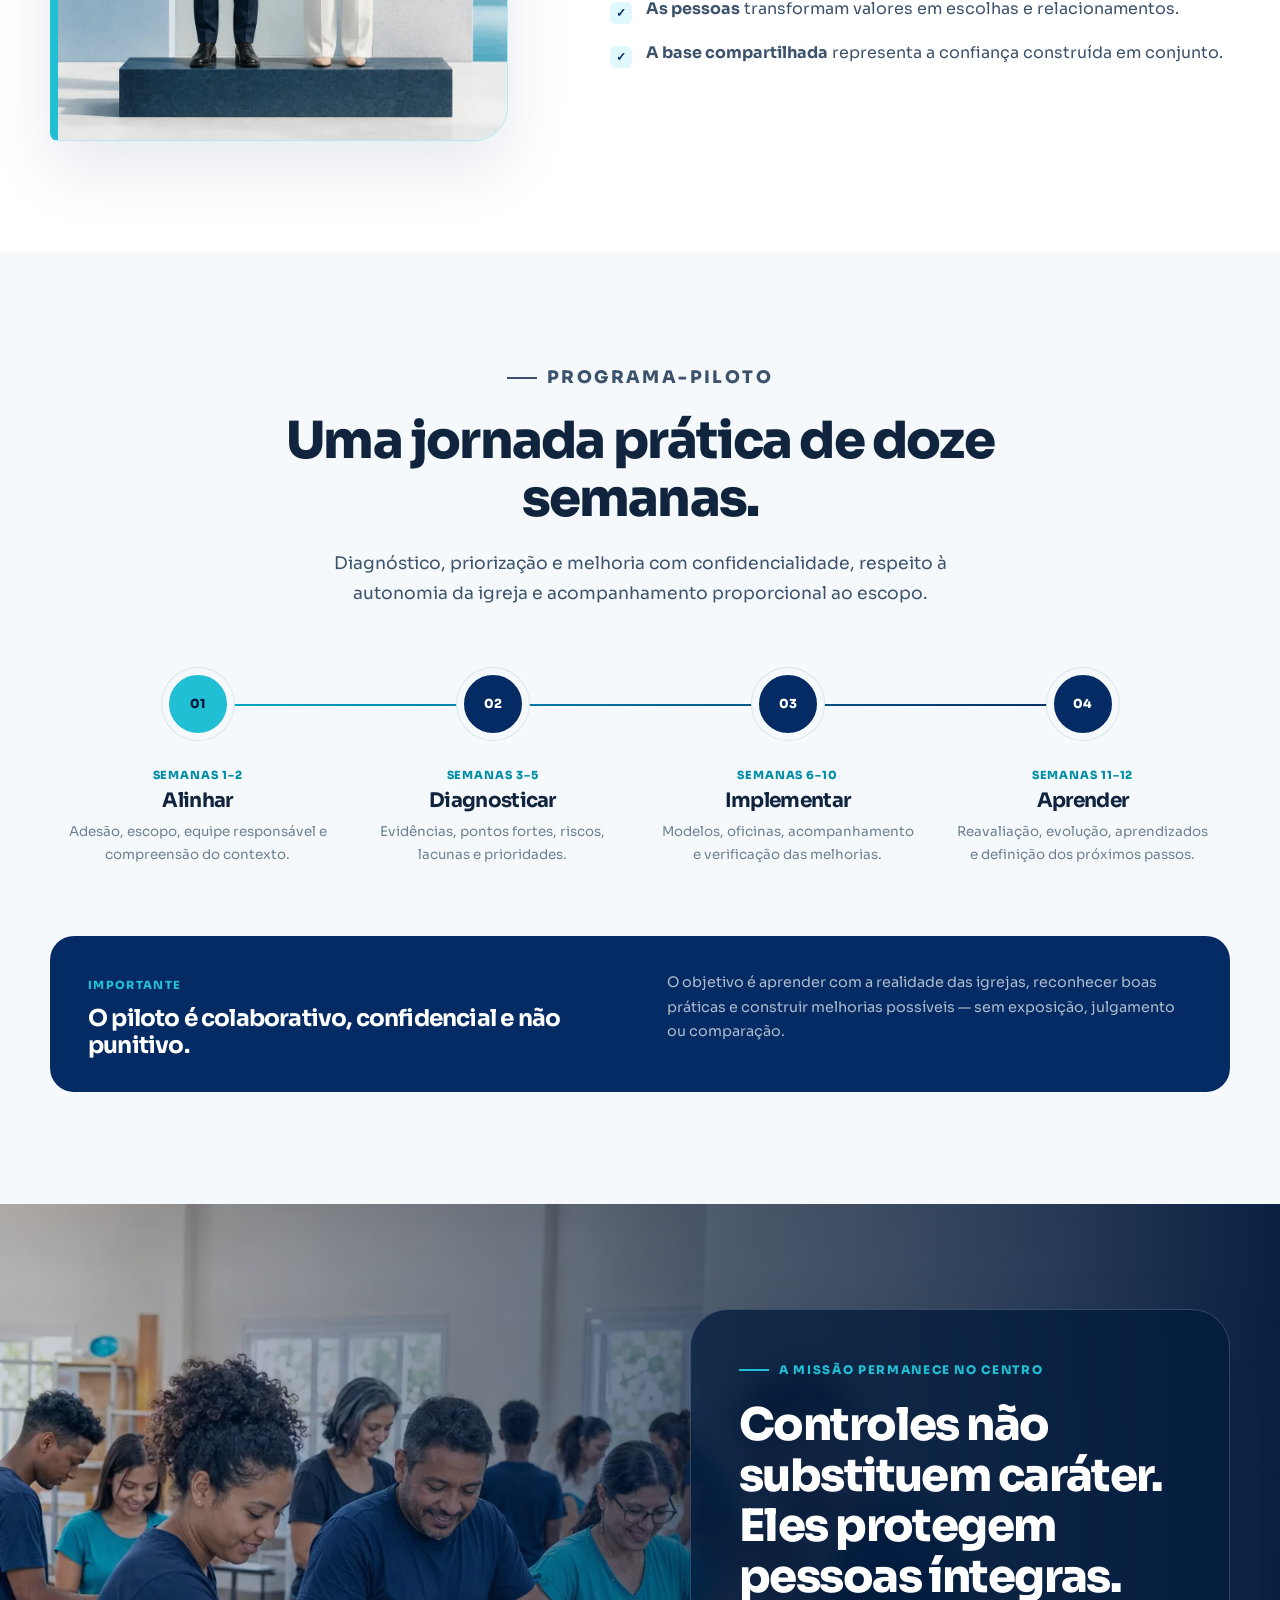
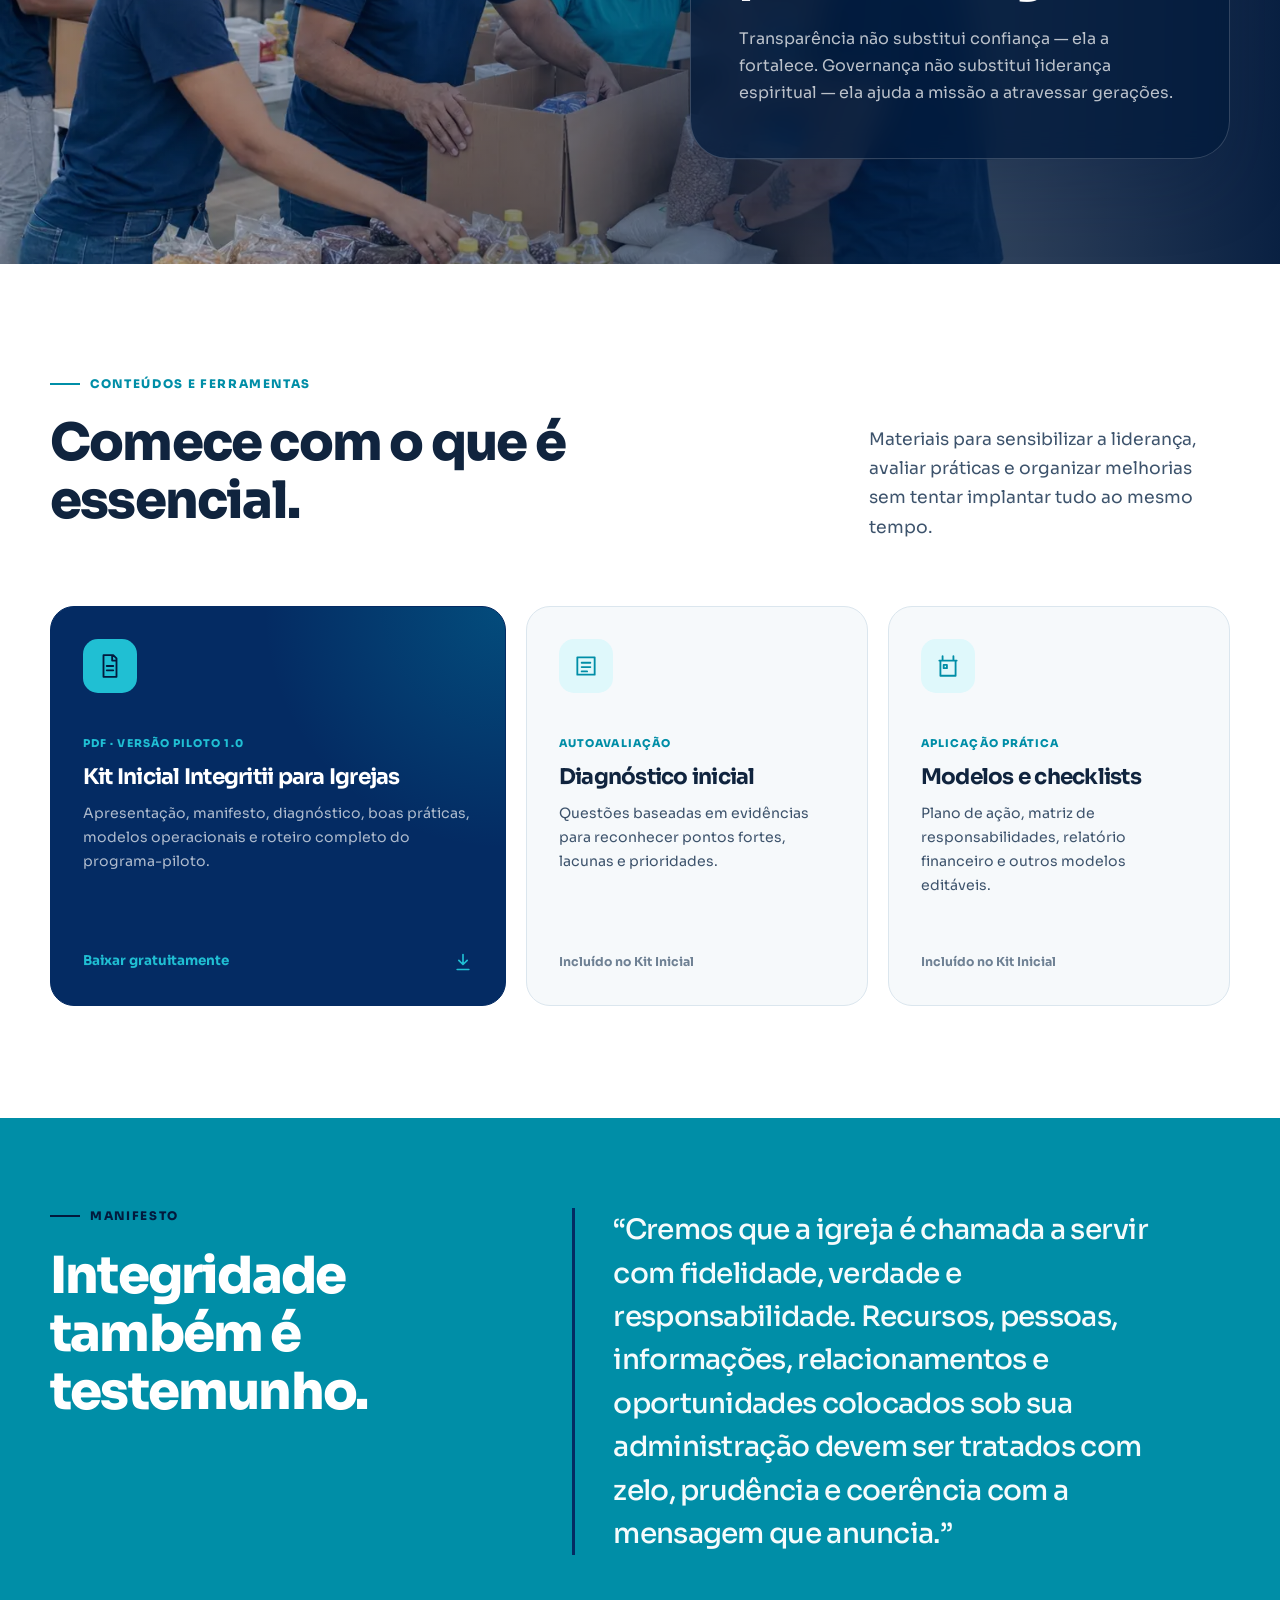
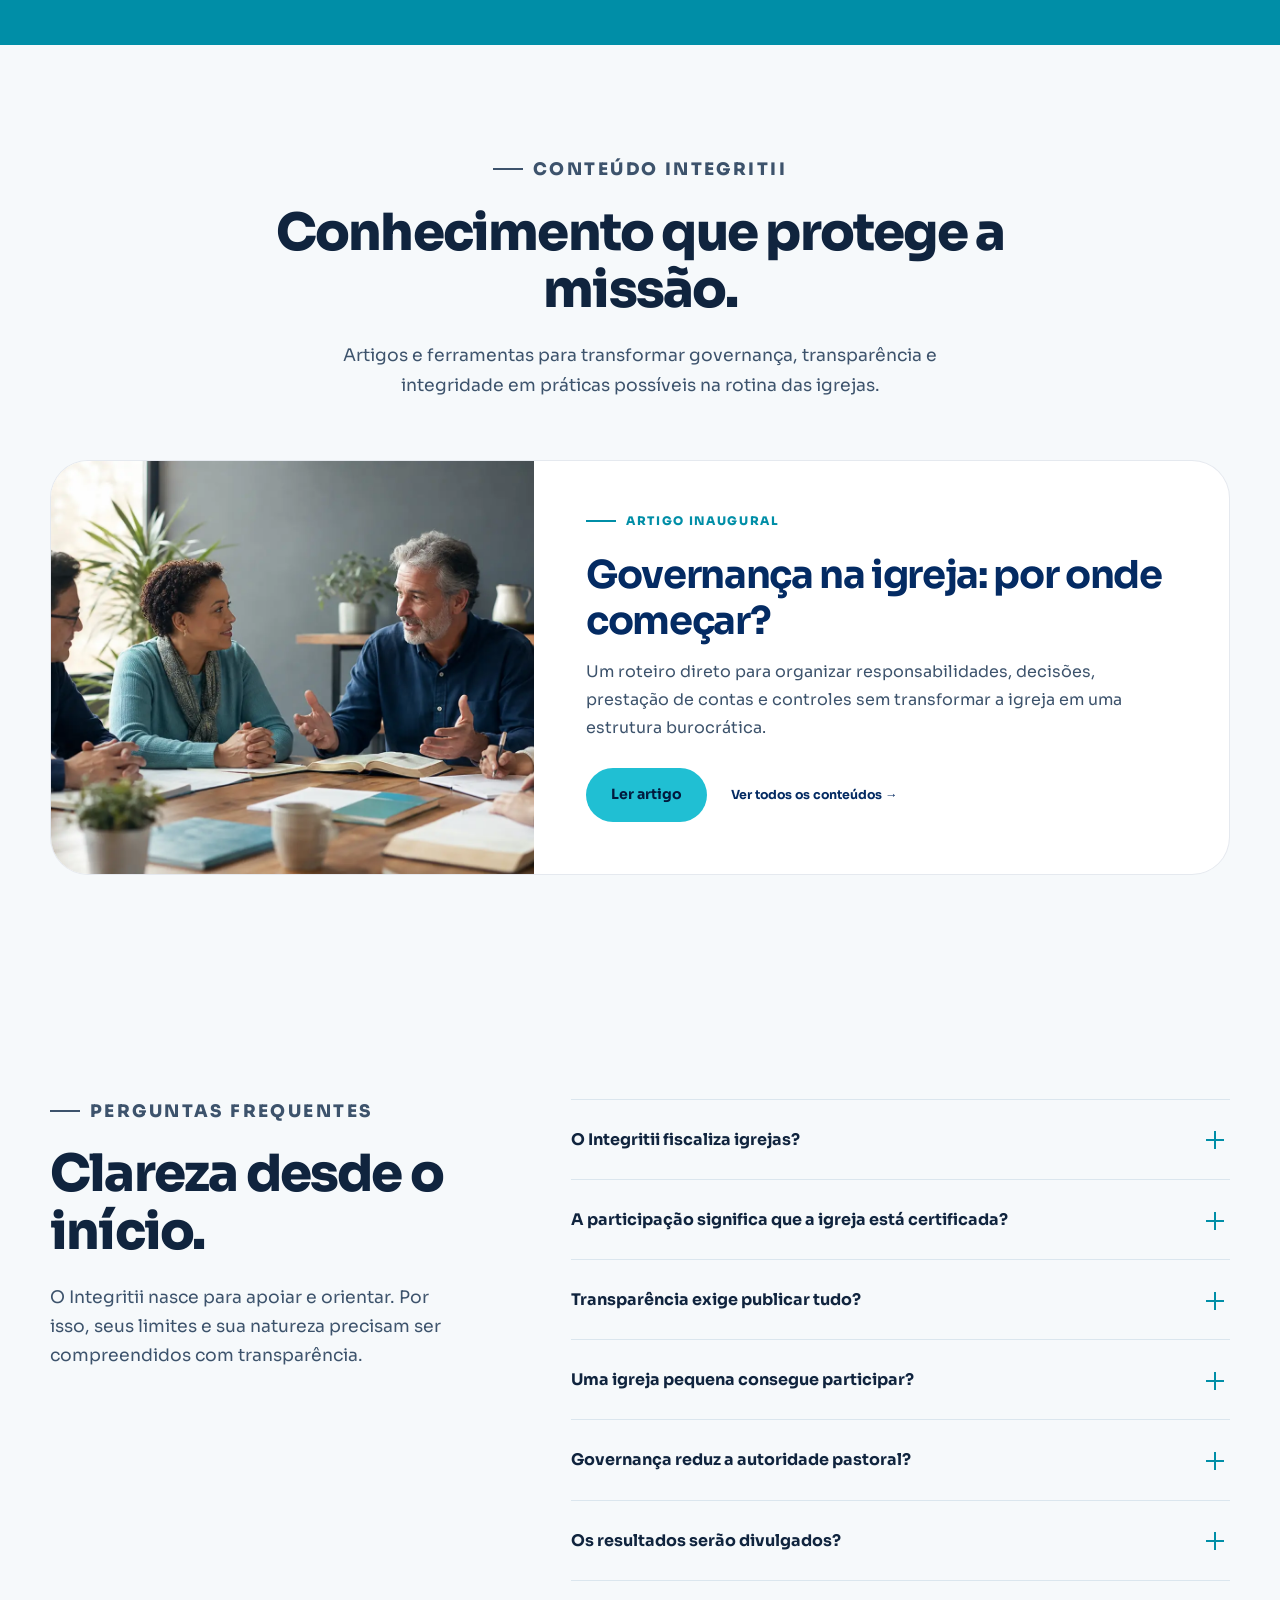
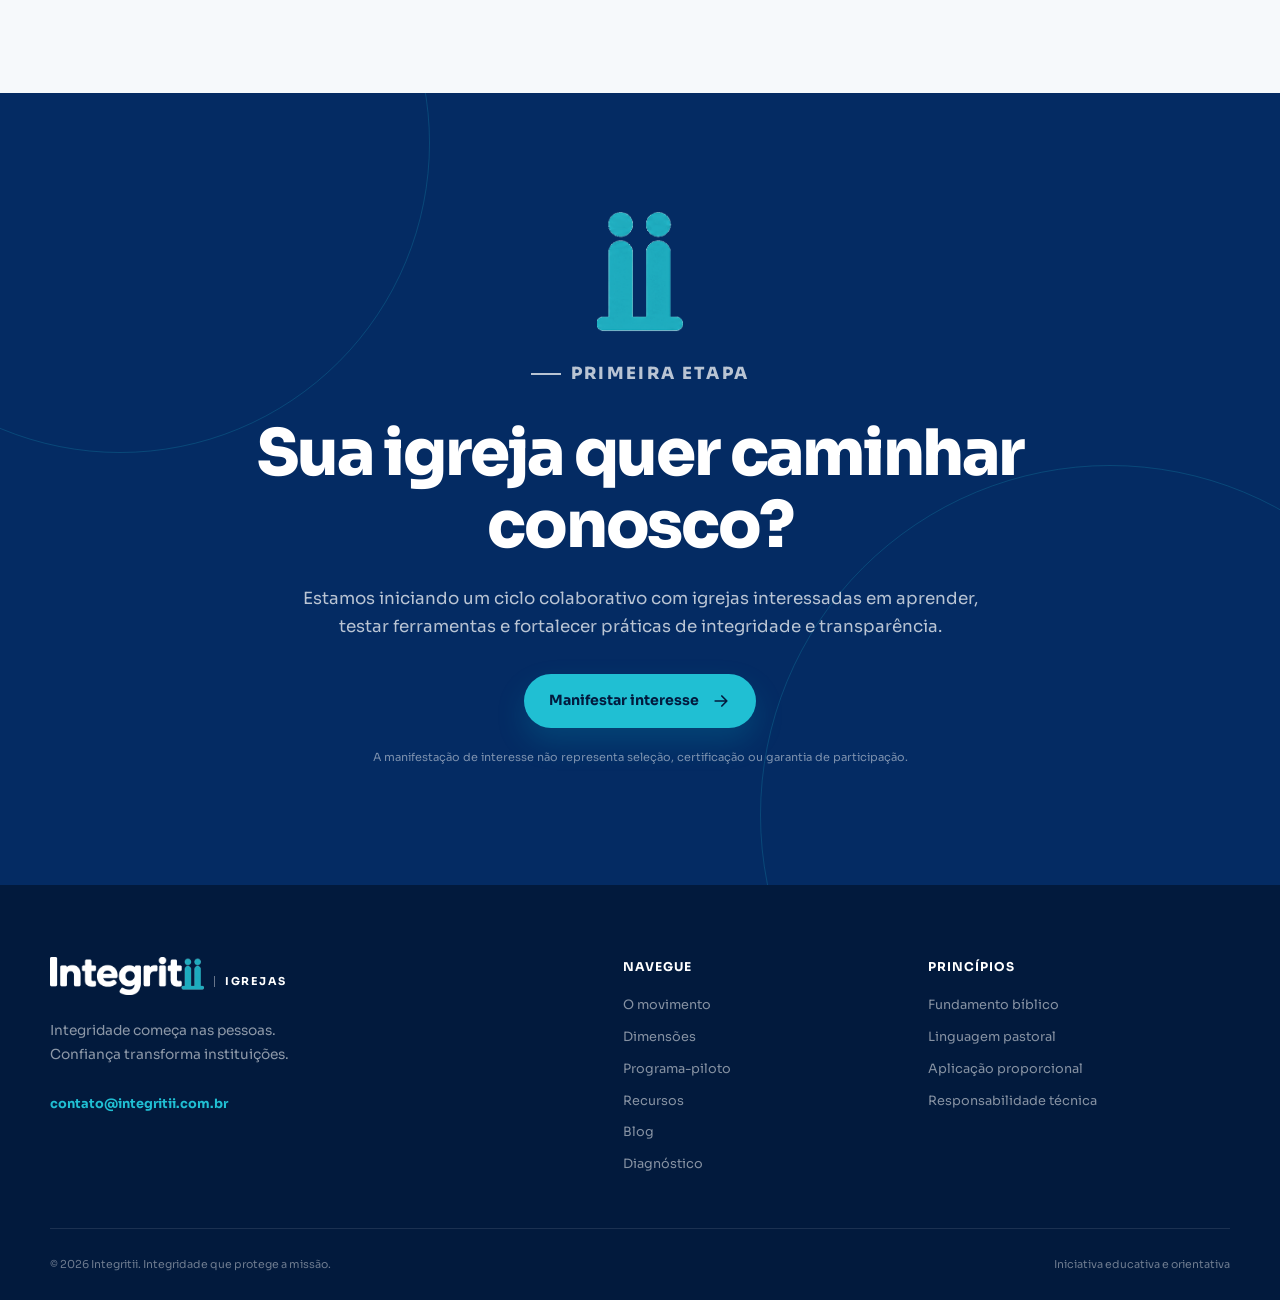
==== commit 5d2c8113: "Remove a expressão fase piloto do site" ====
--- a/index.html
+++ b/index.html
@@ -61,7 +61,7 @@
         <div class="hero-overlay"></div>
         <div class="container hero-content">
           <p class="eyebrow eyebrow-light">
-            <span></span> Integritii Igrejas · fase piloto
+            <span></span> Integritii Igrejas
           </p>
           <h1 id="hero-title">Integridade que<br />protege a missão.</h1>
           <p class="hero-lead">
@@ -311,7 +311,7 @@
           </div>
 
           <p class="dimensions-note">
-            As práticas serão aperfeiçoadas durante a fase piloto. A
+            As práticas serão aperfeiçoadas continuamente. A
             participação não representa auditoria, certificação ou atestado de
             regularidade.
           </p>
@@ -720,7 +720,7 @@
 
       <div class="container footer-bottom">
         <p>© 2026 Integritii. Integridade que protege a missão.</p>
-        <p>Fase piloto · iniciativa educativa e orientativa</p>
+        <p>Iniciativa educativa e orientativa</p>
       </div>
     </footer>
   </body>
